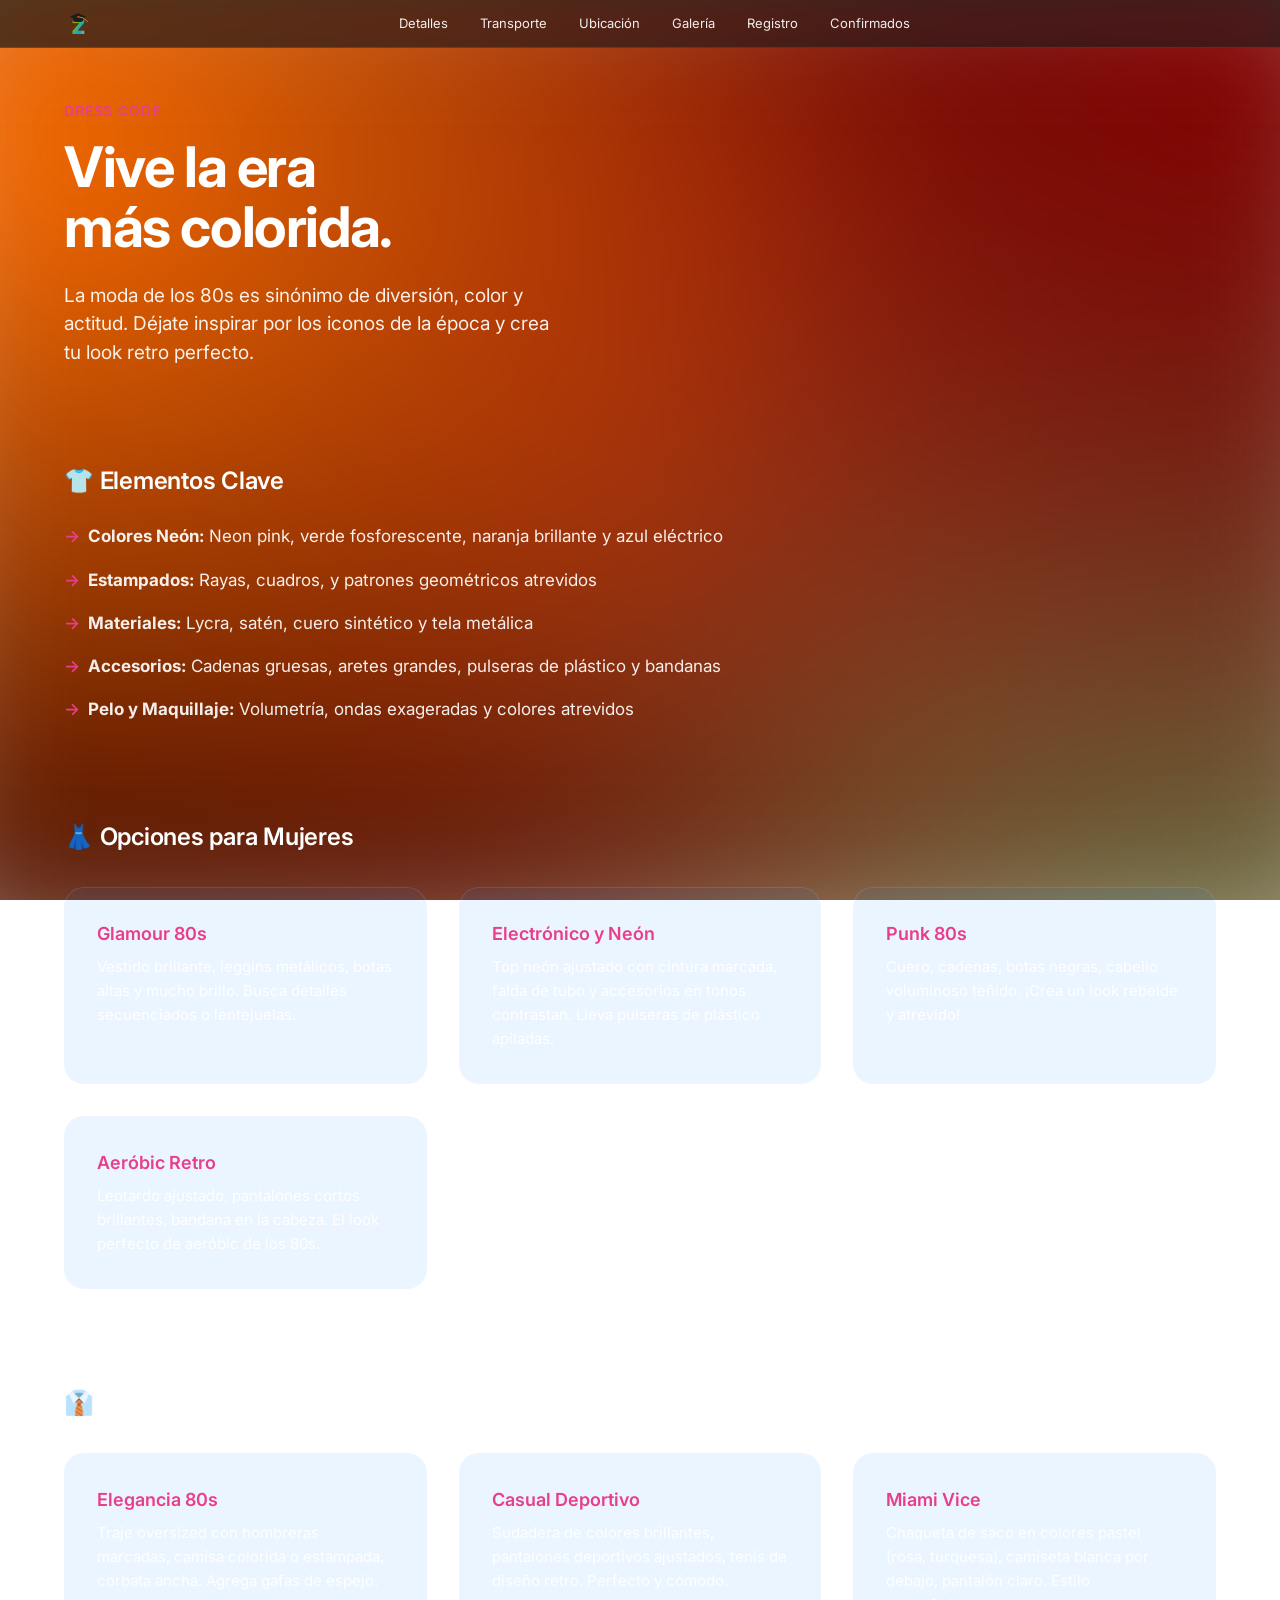
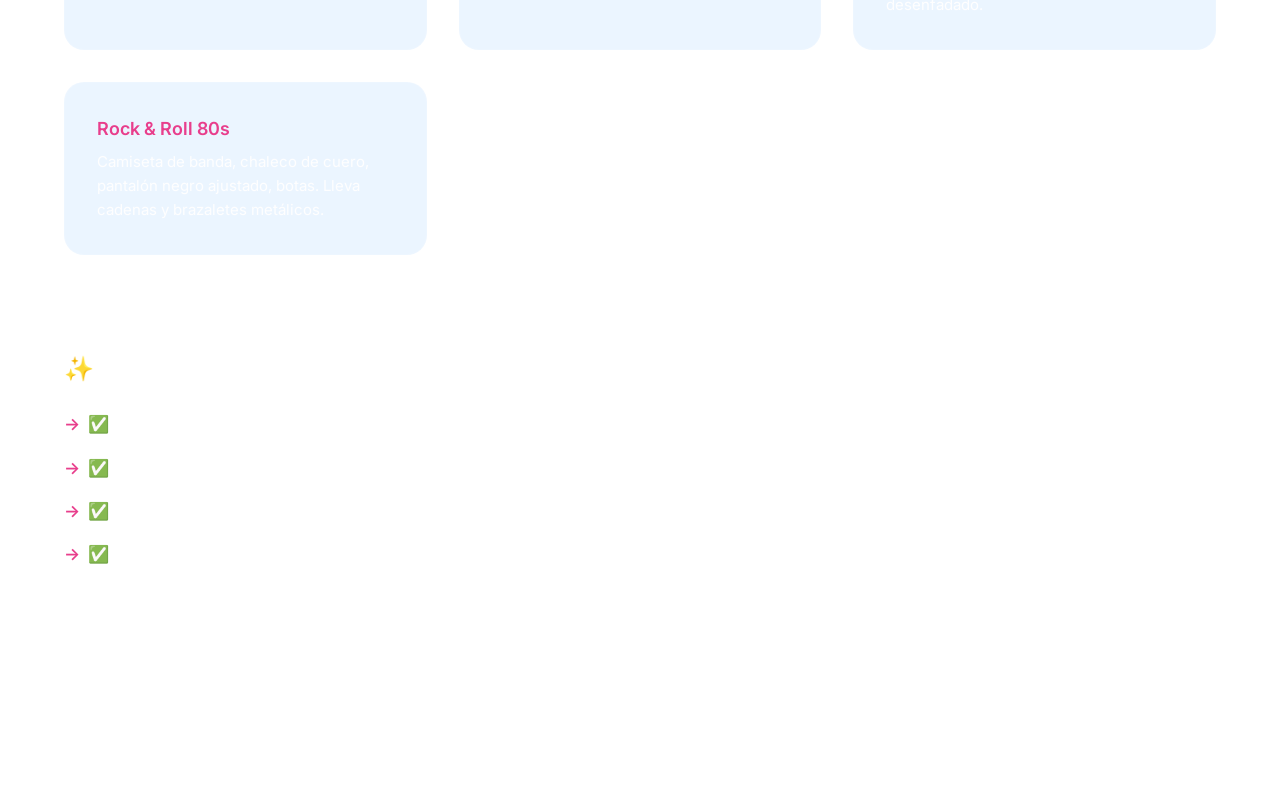
==== tematica.html @ 991cfba2 "Agregar pagina tematica 80s, Dress Code abre tematica.html, bump SW a v17" ====
<!DOCTYPE html>
<html lang="es">

<head>
    <meta charset="UTF-8">
    <meta name="viewport" content="width=device-width, initial-scale=1.0">
    <title>Temática 80s - Graduación 2026</title>
    <meta name="description" content="Guía de vestimenta de los 80s para la Comida de Graduación. Agosto 2026.">
    <link rel="preconnect" href="https://fonts.googleapis.com">
    <link rel="preconnect" href="https://fonts.gstatic.com" crossorigin>
    <link
        href="https://fonts.googleapis.com/css2?family=SF+Pro+Display:wght@300;400;500;600;700&family=Inter:wght@300;400;500;600;700&display=swap"
        rel="stylesheet">
    <link rel="manifest" href="manifest.json">
    <meta name="theme-color" content="#000000">
    <link rel="apple-touch-icon" href="icons/icon-192.png">
    <meta name="apple-mobile-web-app-capable" content="yes">
    <meta name="apple-mobile-web-app-status-bar-style" content="default">
    <link rel="stylesheet" href="styles.css?v=6">
</head>

<body class="theme-oaxaca">
    <!-- Navigation -->
    <nav id="main-nav">
        <div class="nav-container">
            <a href="index.html#hero" class="nav-logo" aria-label="Inicio">
                <svg width="28" height="28" viewBox="0 0 100 100" xmlns="http://www.w3.org/2000/svg" style="vertical-align: middle;">
                    <defs>
                        <linearGradient id="ms-grad-1" x1="0%" y1="0%" x2="100%" y2="100%">
                            <stop offset="0%" stop-color="#F25022"/>
                            <stop offset="33%" stop-color="#7FBA00"/>
                            <stop offset="66%" stop-color="#00A4EF"/>
                            <stop offset="100%" stop-color="#FFB900"/>
                        </linearGradient>
                    </defs>
                    <text x="50" y="85" font-family="Inter, sans-serif" font-weight="900" font-size="70" fill="url(#ms-grad-1)" text-anchor="middle" letter-spacing="-2">Z</text>
                    <polygon points="50,12 80,24 50,36 20,24" fill="#1d1d1f"/>
                    <path d="M 32,28 V 38 C 32,44 68,44 68,38 V 28 Z" fill="#1d1d1f"/>
                    <path d="M 50,24 Q 70,24 85,42" fill="none" stroke="#FFB900" stroke-width="2.5"/>
                    <circle cx="50" cy="24" r="3" fill="#F25022"/>
                </svg>
            </a>
            <div class="nav-links">
                <a href="index.html#details" class="nav-link">Detalles</a>
                <a href="transport.html" class="nav-link">Transporte</a>
                <a href="ubicacion.html" class="nav-link">Ubicación</a>
                <a href="index.html#gallery" class="nav-link">Galería</a>
                <a href="index.html#register" class="nav-link">Registro</a>
                <a href="index.html#guests" class="nav-link">Confirmados</a>
            </div>
            <div style="display: flex; gap: 12px; align-items: center;">
                <button id="install-btn" class="nav-link install-btn hidden">Instalar App</button>
                <button id="mobile-menu-btn" class="mobile-menu-btn" aria-label="Menú">
                    <span></span>
                    <span></span>
                    <span></span>
                </button>
            </div>
        </div>
        <div id="mobile-menu" class="mobile-menu">
            <a href="index.html#details" class="mobile-link">Detalles</a>
            <a href="transport.html" class="mobile-link">Transporte</a>
            <a href="ubicacion.html" class="mobile-link">Ubicación</a>
            <a href="index.html#gallery" class="mobile-link">Galería</a>
            <a href="index.html#register" class="mobile-link">Registro</a>
            <a href="index.html#guests" class="mobile-link">Confirmados</a>
            <button id="mobile-install-btn" class="mobile-link install-btn hidden">Instalar App</button>
        </div>
    </nav>

    <div class="palette-container" style="position: fixed; inset: 0; z-index: -3; pointer-events: none; overflow: hidden;">
        <div class="oaxaca-bg-gradient palette-0 active"></div>
        <div class="oaxaca-bg-gradient palette-1"></div>
        <div class="oaxaca-bg-gradient palette-2"></div>
        <div class="oaxaca-bg-gradient palette-3"></div>
    </div>

    <!-- Temática Section -->
    <section id="tematica" class="location-section" style="padding-top: 100px;">
        <div class="section-container">
            <p class="section-eyebrow">Dress Code</p>
            <h2 class="section-title">Vive la era<br>más colorida.</h2>
            <p class="section-description">La moda de los 80s es sinónimo de diversión, color y actitud. Déjate inspirar por los iconos de la época y crea tu look retro perfecto.</p>

            <div class="tematica-content">
                <div class="tematica-section">
                    <h3 class="tematica-subtitle">👕 Elementos Clave</h3>
                    <ul class="tematica-list">
                        <li><strong>Colores Neón:</strong> Neon pink, verde fosforescente, naranja brillante y azul eléctrico</li>
                        <li><strong>Estampados:</strong> Rayas, cuadros, y patrones geométricos atrevidos</li>
                        <li><strong>Materiales:</strong> Lycra, satén, cuero sintético y tela metálica</li>
                        <li><strong>Accesorios:</strong> Cadenas gruesas, aretes grandes, pulseras de plástico y bandanas</li>
                        <li><strong>Pelo y Maquillaje:</strong> Volumetría, ondas exageradas y colores atrevidos</li>
                    </ul>
                </div>

                <div class="tematica-section">
                    <h3 class="tematica-subtitle">👗 Opciones para Mujeres</h3>
                    <div class="tematica-options">
                        <div class="tematica-option">
                            <p class="tematica-option-title">Glamour 80s</p>
                            <p class="tematica-option-desc">Vestido brillante, leggins metálicos, botas altas y mucho brillo. Busca detalles secuenciados o lentejuelas.</p>
                        </div>
                        <div class="tematica-option">
                            <p class="tematica-option-title">Electrónico y Neón</p>
                            <p class="tematica-option-desc">Top neón ajustado con cintura marcada, falda de tubo y accesorios en tonos contrastan. Lleva pulseras de plástico apiladas.</p>
                        </div>
                        <div class="tematica-option">
                            <p class="tematica-option-title">Punk 80s</p>
                            <p class="tematica-option-desc">Cuero, cadenas, botas negras, cabello voluminoso teñido. ¡Crea un look rebelde y atrevido!</p>
                        </div>
                        <div class="tematica-option">
                            <p class="tematica-option-title">Aeróbic Retro</p>
                            <p class="tematica-option-desc">Leotardo ajustado, pantalones cortos brillantes, bandana en la cabeza. El look perfecto de aeróbic de los 80s.</p>
                        </div>
                    </div>
                </div>

                <div class="tematica-section">
                    <h3 class="tematica-subtitle">👔 Opciones para Hombres</h3>
                    <div class="tematica-options">
                        <div class="tematica-option">
                            <p class="tematica-option-title">Elegancia 80s</p>
                            <p class="tematica-option-desc">Traje oversized con hombreras marcadas, camisa colorida o estampada, corbata ancha. Agrega gafas de espejo.</p>
                        </div>
                        <div class="tematica-option">
                            <p class="tematica-option-title">Casual Deportivo</p>
                            <p class="tematica-option-desc">Sudadera de colores brillantes, pantalones deportivos ajustados, tenis de diseño retro. Perfecto y cómodo.</p>
                        </div>
                        <div class="tematica-option">
                            <p class="tematica-option-title">Miami Vice</p>
                            <p class="tematica-option-desc">Chaqueta de saco en colores pastel (rosa, turquesa), camiseta blanca por debajo, pantalón claro. Estilo desenfadado.</p>
                        </div>
                        <div class="tematica-option">
                            <p class="tematica-option-title">Rock & Roll 80s</p>
                            <p class="tematica-option-desc">Camiseta de banda, chaleco de cuero, pantalón negro ajustado, botas. Lleva cadenas y brazaletes metálicos.</p>
                        </div>
                    </div>
                </div>

                <div class="tematica-section">
                    <h3 class="tematica-subtitle">✨ Tips Finales</h3>
                    <ul class="tematica-list">
                        <li>✅ <strong>Exagera:</strong> Recuerda que los 80s son sinónimo de exceso. A más brillo, volumen y color, mejor.</li>
                        <li>✅ <strong>Mezcla estilos:</strong> Combina elementos de diferentes sub-estilos de los 80s para tu look único.</li>
                        <li>✅ <strong>Accesorios son clave:</strong> Las pulseras, collares, aretes y gafas hacen la diferencia.</li>
                        <li>✅ <strong>Diviértete:</strong> La moda de los 80s es sobre expresión y diversión. ¡Sé tú mismo con actitud retro!</li>
                    </ul>
                </div>
            </div>
        </div>
    </section>

    <script src="app.js"></script>
    <script>
        if ('serviceWorker' in navigator) {
            navigator.serviceWorker.register('./sw.js');
        }
    </script>
</body>

</html>
---- styles.css ----
/* ============================================
   COMIDA DE GRADUACIÓN 2026
   Apple-Inspired Design System
   ============================================ */

/* --- CSS Custom Properties --- */
:root {
    /* Colors - Apple inspired Dark palette */
    --color-bg: #000000;
    --color-bg-alt: #1c1c1e;
    --color-surface: #1c1c1e;
    --color-text-primary: #f5f5f7;
    --color-text-secondary: #86868b;
    --color-text-tertiary: #6e6e73;
    --color-accent: #0a84ff;
    --color-accent-hover: #409cff;
    --color-accent-light: rgba(10, 132, 255, 0.15);
    --color-border: rgba(255, 255, 255, 0.15);
    --color-border-strong: rgba(255, 255, 255, 0.25);
    --color-success: #32d74b;
    --color-error: #ff453a;
    --color-overlay: rgba(0, 0, 0, 0.7);

    /* Typography */
    --font-primary: 'Inter', -apple-system, BlinkMacSystemFont, 'SF Pro Display', 'Segoe UI', Roboto, sans-serif;
    --font-weight-light: 300;
    --font-weight-regular: 400;
    --font-weight-medium: 500;
    --font-weight-semibold: 600;
    --font-weight-bold: 700;

    /* Spacing */
    --space-xs: 4px;
    --space-sm: 8px;
    --space-md: 16px;
    --space-lg: 24px;
    --space-xl: 32px;
    --space-2xl: 48px;
    --space-3xl: 64px;
    --space-4xl: 96px;
    --space-5xl: 128px;

    /* Border Radius */
    --radius-sm: 8px;
    --radius-md: 12px;
    --radius-lg: 16px;
    --radius-xl: 20px;
    --radius-2xl: 28px;
    --radius-full: 9999px;

    /* Shadows */
    --shadow-sm: 0 1px 3px rgba(0, 0, 0, 0.04), 0 1px 2px rgba(0, 0, 0, 0.06);
    --shadow-md: 0 4px 12px rgba(0, 0, 0, 0.06), 0 2px 4px rgba(0, 0, 0, 0.04);
    --shadow-lg: 0 12px 40px rgba(0, 0, 0, 0.08), 0 4px 12px rgba(0, 0, 0, 0.04);
    --shadow-xl: 0 24px 64px rgba(0, 0, 0, 0.12), 0 8px 20px rgba(0, 0, 0, 0.06);

    /* Transitions */
    --transition-fast: 150ms cubic-bezier(0.4, 0, 0.2, 1);
    --transition-base: 250ms cubic-bezier(0.4, 0, 0.2, 1);
    --transition-slow: 400ms cubic-bezier(0.4, 0, 0.2, 1);
    --transition-spring: 500ms cubic-bezier(0.34, 1.56, 0.64, 1);

    /* Layout */
    --max-width: 1200px;
    --max-width-narrow: 680px;
    --nav-height: 48px;
}

/* --- Reset & Base --- */
*, *::before, *::after {
    margin: 0;
    padding: 0;
    box-sizing: border-box;
}

html {
    scroll-behavior: smooth;
    -webkit-font-smoothing: antialiased;
    -moz-osx-font-smoothing: grayscale;
    text-rendering: optimizeLegibility;
}

body {
    font-family: var(--font-primary);
    font-weight: var(--font-weight-regular);
    color: var(--color-text-primary);
    background-color: var(--color-bg);
    line-height: 1.5;
    overflow-x: hidden;
}

a {
    text-decoration: none;
    color: inherit;
}

img {
    max-width: 100%;
    height: auto;
    display: block;
}

button {
    border: none;
    background: none;
    cursor: pointer;
    font-family: var(--font-primary);
}

input, select, textarea {
    font-family: var(--font-primary);
}

/* --- Utilities --- */
.hidden { display: none !important; }

.section-container {
    max-width: var(--max-width);
    margin: 0 auto;
    padding: 0 var(--space-lg);
}

.section-eyebrow {
    font-size: 14px;
    font-weight: var(--font-weight-semibold);
    color: var(--color-accent);
    text-transform: uppercase;
    letter-spacing: 0.06em;
    margin-bottom: var(--space-md);
}

.section-title {
    font-size: clamp(36px, 5vw, 56px);
    font-weight: var(--font-weight-bold);
    line-height: 1.08;
    letter-spacing: -0.025em;
    color: var(--color-text-primary);
    margin-bottom: var(--space-lg);
}

.section-description {
    font-size: 19px;
    font-weight: var(--font-weight-regular);
    color: var(--color-text-secondary);
    line-height: 1.5;
    max-width: 500px;
    margin-bottom: var(--space-2xl);
}

/* --- Navigation --- */
#main-nav {
    position: fixed;
    top: 0;
    left: 0;
    right: 0;
    z-index: 1000;
    height: var(--nav-height);
    background: rgba(28, 28, 30, 0.72);
    backdrop-filter: saturate(180%) blur(20px);
    -webkit-backdrop-filter: saturate(180%) blur(20px);
    border-bottom: 1px solid var(--color-border);
    transition: background var(--transition-base);
}

.nav-container {
    max-width: var(--max-width);
    margin: 0 auto;
    padding: 0 var(--space-lg);
    height: 100%;
    display: flex;
    align-items: center;
    justify-content: space-between;
}

.nav-logo {
    font-size: 22px;
    line-height: 1;
    transition: transform var(--transition-fast);
}

.nav-logo:hover {
    transform: scale(1.1);
}

.nav-links {
    display: flex;
    gap: var(--space-xl);
}

.nav-link {
    font-size: 13px;
    font-weight: var(--font-weight-regular);
    color: var(--color-text-secondary);
    transition: color var(--transition-fast);
    position: relative;
}

.nav-link::after {
    content: '';
    position: absolute;
    bottom: -4px;
    left: 0;
    right: 0;
    height: 1.5px;
    background: var(--color-accent);
    transform: scaleX(0);
    transition: transform var(--transition-base);
    border-radius: 1px;
}

.nav-link:hover {
    color: var(--color-text-primary);
}

.nav-link:hover::after {
    transform: scaleX(1);
}

.install-btn {
    background: var(--color-accent);
    color: #fff;
    padding: 6px 14px;
    border-radius: var(--radius-full);
    font-weight: var(--font-weight-medium);
    transition: all var(--transition-base);
}

.install-btn:hover {
    background: var(--color-accent-hover);
    color: #fff;
    transform: scale(1.05);
}

.install-btn::after {
    display: none;
}

/* Mobile Menu Button */
.mobile-menu-btn {
    display: none;
    flex-direction: column;
    gap: 5px;
    padding: 6px;
}

.mobile-menu-btn span {
    display: block;
    width: 20px;
    height: 1.5px;
    background: var(--color-text-primary);
    border-radius: 1px;
    transition: all var(--transition-base);
}

.mobile-menu-btn.active span:nth-child(1) {
    transform: rotate(45deg) translate(4px, 5px);
}

.mobile-menu-btn.active span:nth-child(2) {
    opacity: 0;
}

.mobile-menu-btn.active span:nth-child(3) {
    transform: rotate(-45deg) translate(4px, -5px);
}

.mobile-menu {
    display: none;
    flex-direction: column;
    padding: var(--space-lg);
    background: rgba(28, 28, 30, 0.96);
    backdrop-filter: saturate(180%) blur(20px);
    border-bottom: 1px solid var(--color-border);
}

.mobile-menu.active {
    display: flex;
}

.mobile-link {
    font-size: 16px;
    font-weight: var(--font-weight-medium);
    color: var(--color-text-primary);
    padding: var(--space-md) 0;
    border-bottom: 1px solid var(--color-border);
}

/* --- Hero Section --- */
.hero-section {
    position: relative;
    min-height: 100vh;
    display: flex;
    align-items: center;
    justify-content: center;
    text-align: center;
    overflow: hidden;
    background: var(--color-bg);
}

.hero-bg-gradient {
    position: absolute;
    inset: 0;
    background: 
        radial-gradient(ellipse 80% 50% at 50% -10%, rgba(0, 113, 227, 0.08), transparent),
        radial-gradient(ellipse 60% 40% at 70% 110%, rgba(94, 92, 230, 0.06), transparent),
        radial-gradient(ellipse 50% 30% at 20% 80%, rgba(0, 199, 190, 0.04), transparent);
    animation: heroGradientShift 12s ease-in-out infinite alternate;
}

@keyframes heroGradientShift {
    0% { opacity: 0.6; transform: scale(1); }
    100% { opacity: 1; transform: scale(1.05); }
}

#particle-canvas {
    position: absolute;
    inset: 0;
    width: 100%;
    height: 100%;
    z-index: 1; /* Detras del contenido */
    pointer-events: none; /* No bloquear clics en la UI */
}

.hero-content {
    position: relative;
    z-index: 2;
    padding: var(--space-lg);
    animation: heroFadeIn 1.2s cubic-bezier(0.16, 1, 0.3, 1) both;
}

@keyframes heroFadeIn {
    from {
        opacity: 0;
        transform: translateY(30px);
    }
    to {
        opacity: 1;
        transform: translateY(0);
    }
}

.hero-eyebrow {
    font-size: 17px;
    font-weight: var(--font-weight-medium);
    color: var(--color-text-secondary);
    letter-spacing: 0.02em;
    margin-bottom: var(--space-md);
    animation: heroFadeIn 1.2s cubic-bezier(0.16, 1, 0.3, 1) 0.1s both;
}

.hero-title {
    font-size: clamp(48px, 8vw, 80px);
    font-weight: var(--font-weight-bold);
    line-height: 1.04;
    letter-spacing: -0.035em;
    color: var(--color-text-primary);
    margin-bottom: var(--space-lg);
    animation: heroFadeIn 1.2s cubic-bezier(0.16, 1, 0.3, 1) 0.2s both;
}

.hero-highlight {
    background: linear-gradient(135deg, #0071e3, #5e5ce6, #bf5af2);
    -webkit-background-clip: text;
    -webkit-text-fill-color: transparent;
    background-clip: text;
}

.hero-subtitle {
    font-size: 21px;
    font-weight: var(--font-weight-regular);
    color: var(--color-text-secondary);
    line-height: 1.5;
    max-width: 460px;
    margin: 0 auto var(--space-xl);
    animation: heroFadeIn 1.2s cubic-bezier(0.16, 1, 0.3, 1) 0.3s both;
}

.hero-cta {
    display: inline-flex;
    align-items: center;
    padding: 14px 32px;
    font-size: 17px;
    font-weight: var(--font-weight-medium);
    color: #fff;
    background: var(--color-accent);
    border-radius: var(--radius-full);
    transition: all var(--transition-base);
    animation: heroFadeIn 1.2s cubic-bezier(0.16, 1, 0.3, 1) 0.4s both;
}

.hero-cta:hover {
    background: var(--color-accent-hover);
    transform: scale(1.04);
    box-shadow: 0 4px 20px rgba(0, 113, 227, 0.3);
}

.hero-cta:active {
    transform: scale(0.98);
}

.hero-partners {
    margin-top: var(--space-xl);
    display: flex;
    flex-direction: column;
    align-items: center;
    gap: var(--space-md);
    animation: heroFadeIn 1.2s cubic-bezier(0.16, 1, 0.3, 1) 0.5s both;
}

.hero-partners-label {
    font-size: 13px;
    font-weight: var(--font-weight-semibold);
    letter-spacing: 0.08em;
    text-transform: uppercase;
    color: var(--color-text-tertiary);
    text-align: center;
}

.hero-partner-logos {
    display: flex;
    align-items: center;
    justify-content: center;
    flex-wrap: wrap;
    gap: var(--space-xl);
}

.partner-logo {
    height: auto;
    object-fit: contain;
    opacity: 0.96;
}

.partner-logo-ipn-source {
    position: absolute;
    pointer-events: none;
}

.partner-logo-microsoft {
    width: min(220px, 42vw);
}

.partner-logo-ipn {
    width: min(260px, 42vw);
}

.hero-scroll-indicator {
    position: absolute;
    bottom: 40px;
    left: 50%;
    transform: translateX(-50%);
    animation: heroFadeIn 1.2s cubic-bezier(0.16, 1, 0.3, 1) 0.8s both;
}

.scroll-line {
    width: 1px;
    height: 48px;
    background: linear-gradient(to bottom, var(--color-text-tertiary), transparent);
    animation: scrollPulse 2s ease-in-out infinite;
}

@keyframes scrollPulse {
    0%, 100% { opacity: 0.4; transform: scaleY(0.7); }
    50% { opacity: 1; transform: scaleY(1); }
}

/* --- Details Section --- */
.details-section {
    padding: var(--space-5xl) 0;
    background: var(--color-bg);
}

.details-grid {
    display: grid;
    grid-template-columns: repeat(5, minmax(0, 1fr));
    gap: var(--space-lg);
    margin-top: var(--space-2xl);
}

.detail-card {
    background: var(--color-surface);
    border: 1px solid var(--color-border);
    border-radius: var(--radius-xl);
    padding: var(--space-xl) var(--space-lg);
    text-align: center;
    transition: all var(--transition-slow);
    opacity: 0;
    transform: translateY(20px);
}

.detail-card-link {
    display: block;
    text-decoration: none;
    color: inherit;
    cursor: pointer;
}

.detail-card-link:hover {
    border-color: var(--color-accent, #0a84ff);
    box-shadow: var(--shadow-lg), 0 0 0 1px var(--color-accent, #0a84ff);
    transform: translateY(-4px);
}

.detail-card.visible {
    opacity: 1;
    transform: translateY(0);
}

.detail-card:hover {
    border-color: var(--color-border-strong);
    box-shadow: var(--shadow-lg);
    transform: translateY(-4px);
}

.detail-icon {
    font-size: 36px;
    margin-bottom: var(--space-md);
}

.detail-title {
    font-size: 15px;
    font-weight: var(--font-weight-semibold);
    color: var(--color-text-primary);
    margin-bottom: var(--space-sm);
    letter-spacing: -0.01em;
}

.detail-text {
    font-size: 17px;
    font-weight: var(--font-weight-medium);
    color: var(--color-text-primary);
    margin-bottom: var(--space-xs);
}

.detail-subtext {
    font-size: 13px;
    color: var(--color-text-tertiary);
}

/* --- Transport Section --- */
.transport-section {
    padding: var(--space-5xl) 0;
    background: linear-gradient(180deg, #040507 0%, #070a10 100%);
}

body.theme-transport {
    --color-surface: rgba(9, 10, 14, 0.5);
    --color-border: rgba(255, 255, 255, 0.2);
}

.transport-description a {
    color: var(--color-text-primary);
    text-decoration: underline;
    text-decoration-color: rgba(255, 255, 255, 0.3);
}

.transport-block-title {
    margin: var(--space-2xl) 0 var(--space-sm);
    font-size: 24px;
    font-weight: var(--font-weight-semibold);
    letter-spacing: -0.02em;
    color: var(--color-text-primary);
}

.transport-source {
    margin-bottom: var(--space-lg);
    font-size: 14px;
    color: var(--color-text-secondary);
}

.transport-source a {
    color: var(--color-text-primary);
    text-decoration: underline;
    text-decoration-color: rgba(255, 255, 255, 0.3);
}

.transport-block {
    margin-top: 0;
    padding: var(--space-3xl) 0;
    position: relative;
    isolation: isolate;
}

.transport-block::before,
.transport-block::after {
    content: '';
    position: absolute;
    top: 0;
    bottom: 0;
    left: 50%;
    width: 100vw;
    transform: translateX(-50%);
    z-index: -2;
}

.transport-block::after {
    background: linear-gradient(145deg, rgba(6, 10, 18, 0.82), rgba(8, 10, 15, 0.7));
    z-index: -1;
}

.transport-block > * {
    position: relative;
    z-index: 2;
}

.transport-land {
    margin-top: var(--space-2xl);
}

.transport-land::before {
    background: url('assets/transport/por-tierra.jpg') center / cover no-repeat;
}

.transport-block-transition {
    height: 96px;
    margin: 0;
    width: 100vw;
    margin-left: calc(50% - 50vw);
    margin-right: calc(50% - 50vw);
    background: linear-gradient(180deg, rgba(21, 14, 8, 0.9) 0%, rgba(13, 16, 22, 0.7) 50%, rgba(6, 10, 18, 0.9) 100%);
    filter: blur(0.2px);
}

.transport-air {
}

.transport-air::before {
    background: url('assets/transport/por-aire.jpg') center / cover no-repeat;
}

.transport-block .transport-block-title {
    margin-top: 0;
}

.transport-block .transport-source {
    color: rgba(245, 245, 247, 0.88);
}

.transport-block .transport-source a {
    text-decoration-color: rgba(245, 245, 247, 0.55);
}

.transport-grid {
    display: grid;
    grid-template-columns: repeat(2, minmax(0, 1fr));
    gap: var(--space-lg);
}

.transport-card {
    background: rgba(28, 28, 30, 0.85);
    border: 1px solid var(--color-border);
    border-radius: var(--radius-xl);
    padding: var(--space-xl);
    box-shadow: var(--shadow-md);
    backdrop-filter: blur(16px);
}

.transport-header {
    display: flex;
    align-items: center;
    justify-content: space-between;
    gap: var(--space-md);
    margin-bottom: var(--space-lg);
}

.transport-brand {
    display: inline-flex;
    align-items: center;
    justify-content: center;
    min-width: 58px;
    padding: 7px 12px;
    border-radius: var(--radius-full);
    font-size: 13px;
    font-weight: var(--font-weight-bold);
    letter-spacing: 0.08em;
}

.transport-brand-ado {
    background: rgba(240, 54, 78, 0.15);
    color: #ff5f73;
}

.transport-brand-au {
    background: rgba(244, 138, 32, 0.16);
    color: #ffb15c;
}

.transport-brand-viva {
    background: rgba(0, 179, 92, 0.16);
    color: #4bde94;
}

.transport-type {
    font-size: 13px;
    color: var(--color-text-secondary);
    text-align: right;
}

.transport-route {
    margin-bottom: var(--space-lg);
}

.transport-time {
    font-size: 28px;
    font-weight: var(--font-weight-bold);
    letter-spacing: -0.03em;
    color: var(--color-text-primary);
}

.transport-path {
    font-size: 16px;
    color: var(--color-text-primary);
    margin-top: var(--space-xs);
}

.transport-arrival {
    font-size: 14px;
    color: var(--color-text-secondary);
    margin-top: 6px;
}

.transport-prices {
    display: grid;
    grid-template-columns: 1fr 1fr;
    gap: var(--space-md);
    padding-top: var(--space-lg);
    border-top: 1px solid var(--color-border);
}

.transport-prices-single {
    grid-template-columns: 1fr;
}

.transport-price-label {
    font-size: 12px;
    text-transform: uppercase;
    letter-spacing: 0.08em;
    color: var(--color-text-tertiary);
    margin-bottom: var(--space-xs);
}

.transport-price {
    font-size: 24px;
    font-weight: var(--font-weight-bold);
    color: var(--color-text-primary);
}

.transport-price-discount {
    color: #7ee787;
}

/* --- Location Section --- */
.location-section {
    padding: var(--space-5xl) 0;
    background: var(--color-bg-alt);
}

.location-card {
    max-width: 900px;
    margin: 0 auto;
    background: var(--color-surface);
    border-radius: var(--radius-xl);
    border: 1px solid var(--color-border);
    overflow: hidden;
    display: flex;
    flex-direction: column;
}

.map-container {
    width: 100%;
    height: 400px;
    background: #2a2a2b;
}

.location-details {
    padding: var(--space-xl);
    display: flex;
    flex-wrap: wrap;
    align-items: center;
    justify-content: space-between;
    gap: var(--space-lg);
}

.location-address h3 {
    font-size: 24px;
    font-weight: var(--font-weight-semibold);
    margin-bottom: var(--space-xs);
    color: var(--color-text-primary);
}

.location-address p {
    font-size: 17px;
    color: var(--color-text-secondary);
    line-height: 1.4;
}

.map-buttons {
    display: flex;
    gap: var(--space-sm);
}

/* Apple minimal buttons */
.map-btn {
    display: inline-flex;
    align-items: center;
    gap: 8px;
    padding: 12px 24px;
    border-radius: var(--radius-full);
    font-size: 15px;
    font-weight: var(--font-weight-medium);
    cursor: pointer;
    transition: all var(--transition-base);
    color: #fff;
    text-decoration: none;
    line-height: 1;
}

.map-btn svg {
    flex-shrink: 0;
}

.map-btn.google {
    background-color: transparent;
    border: 1px solid rgba(255,255,255,0.2);
}
.map-btn.google:hover {
    background-color: rgba(255,255,255,0.1);
}

.map-btn.apple {
    background-color: var(--color-accent);
    color: white;
}
.map-btn.apple:hover {
    background-color: var(--color-accent-hover);
    transform: scale(1.02);
}

/* Venue Placeholder */
.venue-photos-placeholder {
    max-width: 900px;
    margin: var(--space-3xl) auto 0;
    text-align: center;
}

.venue-photos-placeholder h3 {
    font-size: 24px;
    color: var(--color-text-primary);
    margin-bottom: var(--space-xs);
    font-weight: var(--font-weight-semibold);
}

.venue-photos-placeholder p {
    font-size: 17px;
    color: var(--color-text-secondary);
    margin-bottom: var(--space-2xl);
}

.venue-grid {
    display: grid;
    grid-template-columns: repeat(auto-fit, minmax(260px, 1fr));
    gap: var(--space-lg);
}

.venue-slot {
    aspect-ratio: 4/3;
    background: var(--color-surface);
    border: 1px dashed var(--color-border-strong);
    border-radius: var(--radius-lg);
    display: flex;
    align-items: center;
    justify-content: center;
    position: relative;
    overflow: hidden;
}

.venue-slot::after {
    content: '';
    position: absolute;
    top: 0;
    left: -100%;
    width: 60%;
    height: 100%;
    background: linear-gradient(90deg, transparent, rgba(230, 230, 230, 0.05), transparent);
    animation: skeletonLoading 2.5s infinite;
}

@keyframes skeletonLoading {
    100% {
        left: 200%;
    }
}

@media (max-width: 768px) {
    .map-container {
        height: 250px;
    }
    .map-buttons {
        width: 100%;
        flex-direction: column;
    }
    .map-btn {
        width: 100%;
        justify-content: center;
    }
    .location-details {
        padding: var(--space-lg);
    }
}

/* --- Gallery Section --- */
.gallery-section {
    padding: var(--space-5xl) 0;
    background: var(--color-bg-alt);
}

.upload-zone {
    border: 2px dashed var(--color-border-strong);
    border-radius: var(--radius-xl);
    padding: var(--space-3xl) var(--space-xl);
    text-align: center;
    transition: all var(--transition-base);
    cursor: pointer;
    background: var(--color-surface);
}

.upload-zone:hover, .upload-zone.dragover {
    border-color: var(--color-accent);
    background: var(--color-accent-light);
}

.upload-zone.dragover {
    transform: scale(1.01);
}

.upload-icon {
    color: var(--color-text-tertiary);
    margin-bottom: var(--space-md);
    transition: color var(--transition-base);
}

.upload-zone:hover .upload-icon {
    color: var(--color-accent);
}

.upload-text {
    font-size: 17px;
    font-weight: var(--font-weight-medium);
    color: var(--color-text-primary);
    margin-bottom: var(--space-xs);
}

.upload-subtext {
    font-size: 14px;
    color: var(--color-text-tertiary);
}

.upload-progress {
    margin-top: var(--space-lg);
}

.progress-bar {
    width: 100%;
    height: 4px;
    background: var(--color-border);
    border-radius: var(--radius-full);
    overflow: hidden;
}

.progress-fill {
    height: 100%;
    width: 0%;
    background: linear-gradient(90deg, var(--color-accent), #5e5ce6);
    border-radius: var(--radius-full);
    transition: width var(--transition-base);
}

.progress-text {
    font-size: 13px;
    color: var(--color-text-tertiary);
    margin-top: var(--space-sm);
    text-align: center;
}

.gallery-grid {
    display: grid;
    grid-template-columns: repeat(auto-fill, minmax(240px, 1fr));
    gap: var(--space-md);
    margin-top: var(--space-2xl);
}

.gallery-item {
    position: relative;
    border-radius: var(--radius-lg);
    overflow: hidden;
    aspect-ratio: 4/3;
    cursor: pointer;
    background: var(--color-border);
    opacity: 0;
    transform: scale(0.95);
    animation: galleryItemIn 0.5s cubic-bezier(0.16, 1, 0.3, 1) forwards;
}

@keyframes galleryItemIn {
    to {
        opacity: 1;
        transform: scale(1);
    }
}

.gallery-item img {
    width: 100%;
    height: 100%;
    object-fit: cover;
    transition: transform var(--transition-slow);
}

.gallery-item:hover img {
    transform: scale(1.06);
}

.gallery-item::after {
    content: '';
    position: absolute;
    inset: 0;
    background: linear-gradient(to top, rgba(0,0,0,0.3), transparent 50%);
    opacity: 0;
    transition: opacity var(--transition-base);
}

.gallery-item:hover::after {
    opacity: 1;
}

.gallery-loading, .gallery-empty {
    text-align: center;
    padding: var(--space-3xl);
    color: var(--color-text-tertiary);
}

.loading-spinner {
    width: 32px;
    height: 32px;
    border: 2.5px solid var(--color-border);
    border-top-color: var(--color-accent);
    border-radius: 50%;
    margin: 0 auto var(--space-md);
    animation: spin 0.8s linear infinite;
}

@keyframes spin {
    to { transform: rotate(360deg); }
}

/* --- Registration Section --- */
.register-section {
    padding: var(--space-5xl) 0;
    background: var(--color-bg);
}

.registration-form {
    max-width: var(--max-width-narrow);
    margin-top: var(--space-xl);
}

.form-group {
    margin-bottom: var(--space-lg);
}

.form-row {
    display: grid;
    grid-template-columns: 1fr 1fr;
    gap: var(--space-lg);
}

.form-label {
    display: block;
    font-size: 14px;
    font-weight: var(--font-weight-semibold);
    color: var(--color-text-primary);
    margin-bottom: var(--space-sm);
    letter-spacing: -0.01em;
}

.optional {
    font-weight: var(--font-weight-regular);
    color: var(--color-text-tertiary);
}

.form-input {
    width: 100%;
    padding: 12px 16px;
    font-size: 16px;
    color: var(--color-text-primary);
    background: var(--color-surface);
    border: 1px solid var(--color-border-strong);
    border-radius: var(--radius-md);
    transition: all var(--transition-fast);
    -webkit-appearance: none;
    appearance: none;
}

.form-input::placeholder {
    color: var(--color-text-tertiary);
}

.form-input:focus {
    outline: none;
    border-color: var(--color-accent);
    box-shadow: 0 0 0 3px rgba(0, 113, 227, 0.12);
}

.form-input.error {
    border-color: var(--color-error);
    box-shadow: 0 0 0 3px rgba(255, 59, 48, 0.1);
}

.form-select {
    background-image: url("data:image/svg+xml,%3Csvg xmlns='http://www.w3.org/2000/svg' width='12' height='12' viewBox='0 0 12 12'%3E%3Cpath d='M3 4.5L6 7.5L9 4.5' stroke='%2386868b' stroke-width='1.5' fill='none' stroke-linecap='round'/%3E%3C/svg%3E");
    background-repeat: no-repeat;
    background-position: right 14px center;
    padding-right: 36px;
    cursor: pointer;
}

.form-textarea {
    resize: vertical;
    min-height: 80px;
    line-height: 1.5;
}

.form-error {
    display: block;
    font-size: 13px;
    color: var(--color-error);
    margin-top: var(--space-xs);
    min-height: 18px;
}

/* --- Profile Photo Upload --- */
.profile-photo-upload {
    display: flex;
    flex-direction: column;
    align-items: flex-start;
    gap: var(--space-sm);
}

.profile-photo-dropzone {
    width: 96px;
    height: 96px;
    border-radius: 50%;
    border: 2px dashed var(--color-border-strong);
    background: var(--color-surface);
    cursor: pointer;
    display: flex;
    align-items: center;
    justify-content: center;
    transition: all var(--transition-base);
    overflow: hidden;
}

.profile-photo-dropzone:hover {
    border-color: var(--color-accent);
    background: var(--color-accent-light);
}

.profile-photo-dropzone:hover .profile-photo-placeholder {
    color: var(--color-accent);
}

.profile-photo-placeholder {
    display: flex;
    flex-direction: column;
    align-items: center;
    gap: 4px;
    color: var(--color-text-tertiary);
    transition: color var(--transition-base);
}

.profile-photo-placeholder span {
    font-size: 11px;
    font-weight: var(--font-weight-medium);
}

.profile-photo-preview {
    position: relative;
    width: 96px;
    height: 96px;
}

.profile-photo-preview img {
    width: 96px;
    height: 96px;
    border-radius: 50%;
    object-fit: cover;
    border: 3px solid var(--color-accent);
    box-shadow: 0 0 0 4px var(--color-accent-light);
    animation: photoPopIn 0.4s cubic-bezier(0.34, 1.56, 0.64, 1);
}

@keyframes photoPopIn {
    from {
        opacity: 0;
        transform: scale(0.6);
    }
    to {
        opacity: 1;
        transform: scale(1);
    }
}

.profile-photo-remove {
    position: absolute;
    top: -4px;
    right: -4px;
    width: 24px;
    height: 24px;
    border-radius: 50%;
    background: var(--color-error);
    color: #fff;
    font-size: 16px;
    line-height: 1;
    display: flex;
    align-items: center;
    justify-content: center;
    box-shadow: var(--shadow-sm);
    transition: all var(--transition-fast);
    z-index: 2;
}

.profile-photo-remove:hover {
    background: #e0342b;
    transform: scale(1.15);
}

.profile-photo-hint {
    font-size: 12px;
    color: var(--color-text-tertiary);
    margin-top: 2px;
}

.submit-btn {
    width: 100%;
    padding: 16px 32px;
    font-size: 17px;
    font-weight: var(--font-weight-semibold);
    color: #fff;
    background: var(--color-accent);
    border-radius: var(--radius-md);
    transition: all var(--transition-base);
    margin-top: var(--space-md);
    display: flex;
    align-items: center;
    justify-content: center;
    gap: var(--space-sm);
}

.submit-btn:hover:not(:disabled) {
    background: var(--color-accent-hover);
    box-shadow: 0 4px 20px rgba(0, 113, 227, 0.3);
    transform: translateY(-1px);
}

.submit-btn:active:not(:disabled) {
    transform: translateY(0);
}

.submit-btn:disabled {
    opacity: 0.6;
    cursor: not-allowed;
}

.btn-spinner {
    width: 18px;
    height: 18px;
    border: 2px solid rgba(255,255,255,0.3);
    border-top-color: #fff;
    border-radius: 50%;
    animation: spin 0.7s linear infinite;
}

/* --- Modal --- */
.modal {
    position: fixed;
    inset: 0;
    z-index: 2000;
    display: flex;
    align-items: center;
    justify-content: center;
    background: var(--color-overlay);
    backdrop-filter: blur(8px);
    animation: modalFadeIn 0.3s ease;
}

@keyframes modalFadeIn {
    from { opacity: 0; }
    to { opacity: 1; }
}

.modal-content {
    background: var(--color-surface);
    border-radius: var(--radius-xl);
    padding: var(--space-2xl) var(--space-xl);
    text-align: center;
    max-width: 400px;
    width: 90%;
    box-shadow: var(--shadow-xl);
    animation: modalSlideUp 0.4s cubic-bezier(0.16, 1, 0.3, 1);
}

@keyframes modalSlideUp {
    from {
        opacity: 0;
        transform: translateY(20px) scale(0.96);
    }
    to {
        opacity: 1;
        transform: translateY(0) scale(1);
    }
}

.modal-icon {
    font-size: 56px;
    margin-bottom: var(--space-md);
}

.modal-title {
    font-size: 24px;
    font-weight: var(--font-weight-bold);
    color: var(--color-text-primary);
    margin-bottom: var(--space-sm);
    letter-spacing: -0.02em;
}

.modal-text {
    font-size: 16px;
    color: var(--color-text-secondary);
    margin-bottom: var(--space-xl);
    line-height: 1.5;
}

.modal-btn {
    padding: 12px 32px;
    font-size: 15px;
    font-weight: var(--font-weight-semibold);
    color: #fff;
    background: var(--color-accent);
    border-radius: var(--radius-full);
    transition: all var(--transition-base);
}

.modal-btn:hover {
    background: var(--color-accent-hover);
    transform: scale(1.04);
}

/* --- Guests Section --- */
.guests-section {
    padding: var(--space-5xl) 0;
    background: var(--color-bg-alt);
}

.guests-counter {
    text-align: center;
    margin-bottom: var(--space-2xl);
}

.counter-number {
    font-size: clamp(56px, 8vw, 96px);
    font-weight: var(--font-weight-bold);
    letter-spacing: -0.04em;
    background: linear-gradient(135deg, #0071e3, #5e5ce6);
    -webkit-background-clip: text;
    -webkit-text-fill-color: transparent;
    background-clip: text;
    line-height: 1.1;
}

.counter-label {
    font-size: 17px;
    color: var(--color-text-secondary);
    font-weight: var(--font-weight-medium);
    margin-top: var(--space-xs);
}

.guests-grid {
    display: grid;
    grid-template-columns: repeat(auto-fill, minmax(200px, 1fr));
    gap: var(--space-md);
}

.guest-card {
    background: var(--color-surface);
    border: 1px solid var(--color-border);
    border-radius: var(--radius-lg);
    padding: var(--space-lg);
    text-align: center;
    transition: all var(--transition-base);
    opacity: 0;
    transform: translateY(12px);
    animation: guestCardIn 0.4s cubic-bezier(0.16, 1, 0.3, 1) forwards;
}

@keyframes guestCardIn {
    to {
        opacity: 1;
        transform: translateY(0);
    }
}

.guest-card:hover {
    border-color: var(--color-border-strong);
    box-shadow: var(--shadow-md);
    transform: translateY(-2px);
}

.guest-avatar {
    width: 64px;
    height: 64px;
    border-radius: 50%;
    background: linear-gradient(135deg, #0071e3, #5e5ce6);
    display: flex;
    align-items: center;
    justify-content: center;
    margin: 0 auto var(--space-md);
    font-size: 22px;
    font-weight: var(--font-weight-bold);
    color: #fff;
    overflow: hidden;
    flex-shrink: 0;
}

.guest-avatar img {
    width: 100%;
    height: 100%;
    object-fit: cover;
    border-radius: 50%;
}

.guest-name {
    font-size: 15px;
    font-weight: var(--font-weight-semibold);
    color: var(--color-text-primary);
    letter-spacing: -0.01em;
    margin-bottom: var(--space-xs);
}

.guest-carrera {
    font-size: 13px;
    color: var(--color-text-tertiary);
}

.guest-message {
    font-size: 13px;
    color: var(--color-text-secondary);
    font-style: italic;
    margin-top: var(--space-sm);
    line-height: 1.4;
}

/* --- Footer --- */
.footer {
    padding: var(--space-3xl) 0;
    background: var(--color-bg);
    border-top: 1px solid var(--color-border);
    text-align: center;
}

.footer-container {
    max-width: var(--max-width);
    margin: 0 auto;
    padding: 0 var(--space-lg);
}

.footer-emoji {
    font-size: 32px;
    margin-bottom: var(--space-md);
}

.footer-text {
    font-size: 15px;
    font-weight: var(--font-weight-semibold);
    color: var(--color-text-primary);
    margin-bottom: var(--space-xs);
}

.footer-subtext {
    font-size: 13px;
    color: var(--color-text-tertiary);
}

/* --- Lightbox --- */
.lightbox {
    position: fixed;
    inset: 0;
    z-index: 3000;
    background: rgba(0, 0, 0, 0.92);
    backdrop-filter: blur(20px);
    display: flex;
    align-items: center;
    justify-content: center;
    animation: modalFadeIn 0.3s ease;
}

.lightbox-close {
    position: absolute;
    top: 20px;
    right: 24px;
    font-size: 32px;
    color: rgba(255,255,255,0.7);
    z-index: 10;
    transition: color var(--transition-fast);
    padding: 8px;
}

.lightbox-close:hover {
    color: #fff;
}

.lightbox-img {
    max-width: 90vw;
    max-height: 85vh;
    object-fit: contain;
    border-radius: var(--radius-md);
    animation: modalSlideUp 0.4s cubic-bezier(0.16, 1, 0.3, 1);
}

.lightbox-nav {
    position: absolute;
    top: 50%;
    transform: translateY(-50%);
    font-size: 48px;
    color: rgba(255,255,255,0.5);
    padding: 16px;
    transition: all var(--transition-fast);
}

.lightbox-nav:hover {
    color: #fff;
    transform: translateY(-50%) scale(1.1);
}

.lightbox-prev { left: 16px; }
.lightbox-next { right: 16px; }

/* --- Scroll Animations --- */
@keyframes fadeInUp {
    from {
        opacity: 0;
        transform: translateY(24px);
    }
    to {
        opacity: 1;
        transform: translateY(0);
    }
}

/* --- Responsive Design --- */
@media (max-width: 768px) {
    :root {
        --nav-height: 44px;
    }

    .nav-links { display: none; }
    .mobile-menu-btn { display: flex; }

    .hero-title {
        font-size: clamp(36px, 10vw, 56px);
    }

    .hero-subtitle {
        font-size: 17px;
    }

    .details-grid {
        grid-template-columns: repeat(2, 1fr);
        gap: var(--space-md);
    }

    .transport-grid {
        grid-template-columns: 1fr;
    }

    .transport-block {
        padding: var(--space-2xl) 0;
    }

    .hero-partner-logos {
        gap: var(--space-lg);
    }

    .form-row {
        grid-template-columns: 1fr;
    }

    .gallery-grid {
        grid-template-columns: repeat(auto-fill, minmax(160px, 1fr));
    }

    .guests-grid {
        grid-template-columns: repeat(auto-fill, minmax(150px, 1fr));
    }

    .section-title {
        font-size: clamp(28px, 7vw, 44px);
    }

    .details-section,
    .transport-section,
    .gallery-section,
    .register-section,
    .guests-section {
        padding: var(--space-4xl) 0;
    }

    .lightbox-nav {
        font-size: 32px;
        padding: 12px;
    }
}

@media (max-width: 480px) {
    .hero-partners {
        margin-top: var(--space-lg);
    }

    .hero-partner-logos {
        flex-direction: column;
        gap: var(--space-md);
    }

    .partner-logo-microsoft {
        width: min(140px, 36vw);
    }

    .partner-logo-ipn {
        width: min(160px, 36vw);
    }

    .transport-card {
        padding: var(--space-lg);
    }

    .transport-header,
    .transport-prices {
        grid-template-columns: 1fr;
        display: grid;
    }

    .transport-header {
        justify-content: flex-start;
    }

    .transport-type {
        text-align: left;
    }

    .transport-time {
        font-size: 24px;
    }

    .details-grid {
        grid-template-columns: 1fr;
    }

    .gallery-grid {
        grid-template-columns: 1fr 1fr;
        gap: var(--space-sm);
    }

    .upload-zone {
        padding: var(--space-xl) var(--space-md);
    }
}

/* ============================================
   🌞 TEMA OAXAQUEÑO Y GALERÍA TURÍSTICA 🌺
   ============================================ */
body.theme-oaxaca {
    /* Mágicamente sobre-escribimos todas las variables de color del sitio */
    --color-accent: #E83E8C; /* Rosa Mexicano (Fucsia Mágico) */
    --color-accent-hover: #D81B60; /* Fucsia Fuerte */

    /* Textos más blancos para contrastar con los fondos vibrantes */
    --color-text-primary: #ffffff;
    --color-text-secondary: rgba(255, 255, 255, 0.92);
    --color-text-tertiary: rgba(255, 255, 255, 0.75);

    /* Un leve toque de calidez y fondos translúcidos para el difuminado dinámico */
    --color-bg: transparent;
    --color-bg-alt: transparent; 
    --color-surface: rgba(15, 10, 10, 0.3);
    --color-border: rgba(255, 255, 255, 0.1);
}

/* Efecto de fondo difuminado de colores mezclados estilo Apple Music */
.oaxaca-bg-gradient {
    position: absolute;
    inset: -10%;
    width: 120%;
    height: 120%;
    filter: blur(90px);
    animation: oaxacaGradientMix 15s ease-in-out infinite alternate;
    opacity: 0;
    transition: opacity 1.2s cubic-bezier(0.16, 1, 0.3, 1);
}

.oaxaca-bg-gradient.active {
    opacity: 1;
}

/* Paleta 0: Default Moscow Mule (Reds, Oranges, Olive) */
.palette-0 {
    background-color: #59160a;
    background-image: 
        radial-gradient(circle at 10% 20%, #ff6f00 0%, transparent 55%),
        radial-gradient(circle at 90% 10%, #850000 0%, transparent 55%),
        radial-gradient(circle at 10% 80%, #300200 0%, transparent 55%),
        radial-gradient(circle at 90% 90%, #687343 0%, transparent 55%),
        radial-gradient(circle at 50% 60%, #cc290a 0%, transparent 60%);
}

/* Paleta 1: Templo (Blues, Magentas, Golds) */
.palette-1 {
    background-color: #1a1b41;
    background-image: 
        radial-gradient(circle at 10% 20%, #e83e8c 0%, transparent 55%),
        radial-gradient(circle at 90% 10%, #007bff 0%, transparent 55%),
        radial-gradient(circle at 10% 80%, #6f42c1 0%, transparent 55%),
        radial-gradient(circle at 90% 90%, #ffc107 0%, transparent 55%),
        radial-gradient(circle at 50% 60%, #fd7e14 0%, transparent 60%);
}

/* Paleta 2: Explanada (Sky Blues, Teals, Agave Greens) */
.palette-2 {
    background-color: #0f2027;
    background-image: 
        radial-gradient(circle at 10% 20%, #20b2aa 0%, transparent 55%),
        radial-gradient(circle at 90% 10%, #00d2ff 0%, transparent 55%),
        radial-gradient(circle at 10% 80%, #2c5364 0%, transparent 55%),
        radial-gradient(circle at 90% 90%, #8fbc8f 0%, transparent 55%),
        radial-gradient(circle at 50% 60%, #3a7bd5 0%, transparent 60%);
}

/* Paleta 3: Guelaguetza (Yellows, Oranges, Reds) */
.palette-3 {
    background-color: #4a1500;
    background-image: 
        radial-gradient(circle at 10% 20%, #ffeb3b 0%, transparent 55%),
        radial-gradient(circle at 90% 10%, #ff5722 0%, transparent 55%),
        radial-gradient(circle at 10% 80%, #f44336 0%, transparent 55%),
        radial-gradient(circle at 90% 90%, #4caf50 0%, transparent 55%),
        radial-gradient(circle at 50% 60%, #ff9800 0%, transparent 60%);
}

@keyframes oaxacaGradientMix {
    0% { transform: rotate(0deg) scale(1) translate(0%, 0%); }
    33% { transform: rotate(5deg) scale(1.05) translate(2%, 2%); }
    66% { transform: rotate(-3deg) scale(0.95) translate(-2%, 3%); }
    100% { transform: rotate(0deg) scale(1) translate(0%, -2%); }
}

body.theme-oaxaca .map-btn.google {
    border-color: #FFAA00; /* Naranja/Dorado Muros */
    color: #FFAA00;
}
body.theme-oaxaca .map-btn.google:hover {
    background-color: rgba(255, 170, 0, 0.1);
}

.oaxaca-gallery {
    display: flex;
    flex-direction: column;
    gap: var(--space-2xl);
    max-width: 900px;
    margin: 0 auto;
}

.oaxaca-card {
    background: var(--color-surface);
    border: 1px solid var(--color-border);
    border-radius: var(--radius-xl);
    overflow: hidden;
    display: flex;
    flex-direction: column;
    /* Apple style smooth entrance animation properties */
    transition: all 0.8s cubic-bezier(0.16, 1, 0.3, 1);
    opacity: 0;
    transform: translateY(40px) scale(0.98);
}

.oaxaca-card.visible {
    opacity: 1;
    transform: translateY(0) scale(1);
}

.oaxaca-card:hover {
    box-shadow: 0 10px 30px rgba(0,0,0,0.5);
    border-color: rgba(232, 62, 140, 0.3); /* Rosa glow */
    transform: translateY(-5px);
}

.oaxaca-img {
    width: 100%;
    height: 600px;
    object-fit: cover;
    object-position: center;
    border-bottom: 1px solid var(--color-border);
}

.oaxaca-card-content {
    padding: var(--space-xl);
    text-align: left;
}

.oaxaca-card-content h4 {
    font-size: 26px;
    font-weight: var(--font-weight-semibold);
    color: var(--color-text-primary);
    margin-bottom: var(--space-sm);
    letter-spacing: -0.01em;
}

.oaxaca-card-content p {
    font-size: 17px;
    color: var(--color-text-secondary);
    line-height: 1.6;
}

@media (max-width: 768px) {
    .oaxaca-img {
        height: 350px;
    }
}

/* ============================================
   TEMÁTICA 80s - Styles
   ============================================ */

.tematica-content {
    margin-top: var(--space-4xl);
}

.tematica-section {
    margin-bottom: var(--space-4xl);
}

.tematica-subtitle {
    font-size: 24px;
    font-weight: var(--font-weight-semibold);
    color: var(--color-text-primary);
    margin-bottom: var(--space-lg);
    letter-spacing: -0.01em;
}

.tematica-list {
    list-style: none;
    padding: 0;
    margin: 0;
}

.tematica-list li {
    font-size: 17px;
    color: var(--color-text-secondary);
    margin-bottom: var(--space-md);
    line-height: 1.6;
    padding-left: var(--space-lg);
    position: relative;
}

.tematica-list li::before {
    content: "→";
    position: absolute;
    left: 0;
    color: var(--color-accent);
    font-weight: var(--font-weight-semibold);
}

.tematica-options {
    display: grid;
    grid-template-columns: repeat(auto-fit, minmax(280px, 1fr));
    gap: var(--space-xl);
    margin-top: var(--space-xl);
}

.tematica-option {
    background: rgba(10, 132, 255, 0.08);
    border: 1px solid var(--color-border);
    border-radius: var(--radius-xl);
    padding: var(--space-xl);
    transition: all var(--transition-slow);
}

.tematica-option:hover {
    border-color: var(--color-accent);
    box-shadow: var(--shadow-lg);
    background: rgba(10, 132, 255, 0.12);
}

.tematica-option-title {
    font-size: 18px;
    font-weight: var(--font-weight-semibold);
    color: var(--color-accent);
    margin-bottom: var(--space-sm);
    margin-top: 0;
}

.tematica-option-desc {
    font-size: 15px;
    color: var(--color-text-secondary);
    line-height: 1.6;
    margin: 0;
}

@media (max-width: 768px) {
    .tematica-options {
        grid-template-columns: 1fr;
    }
}
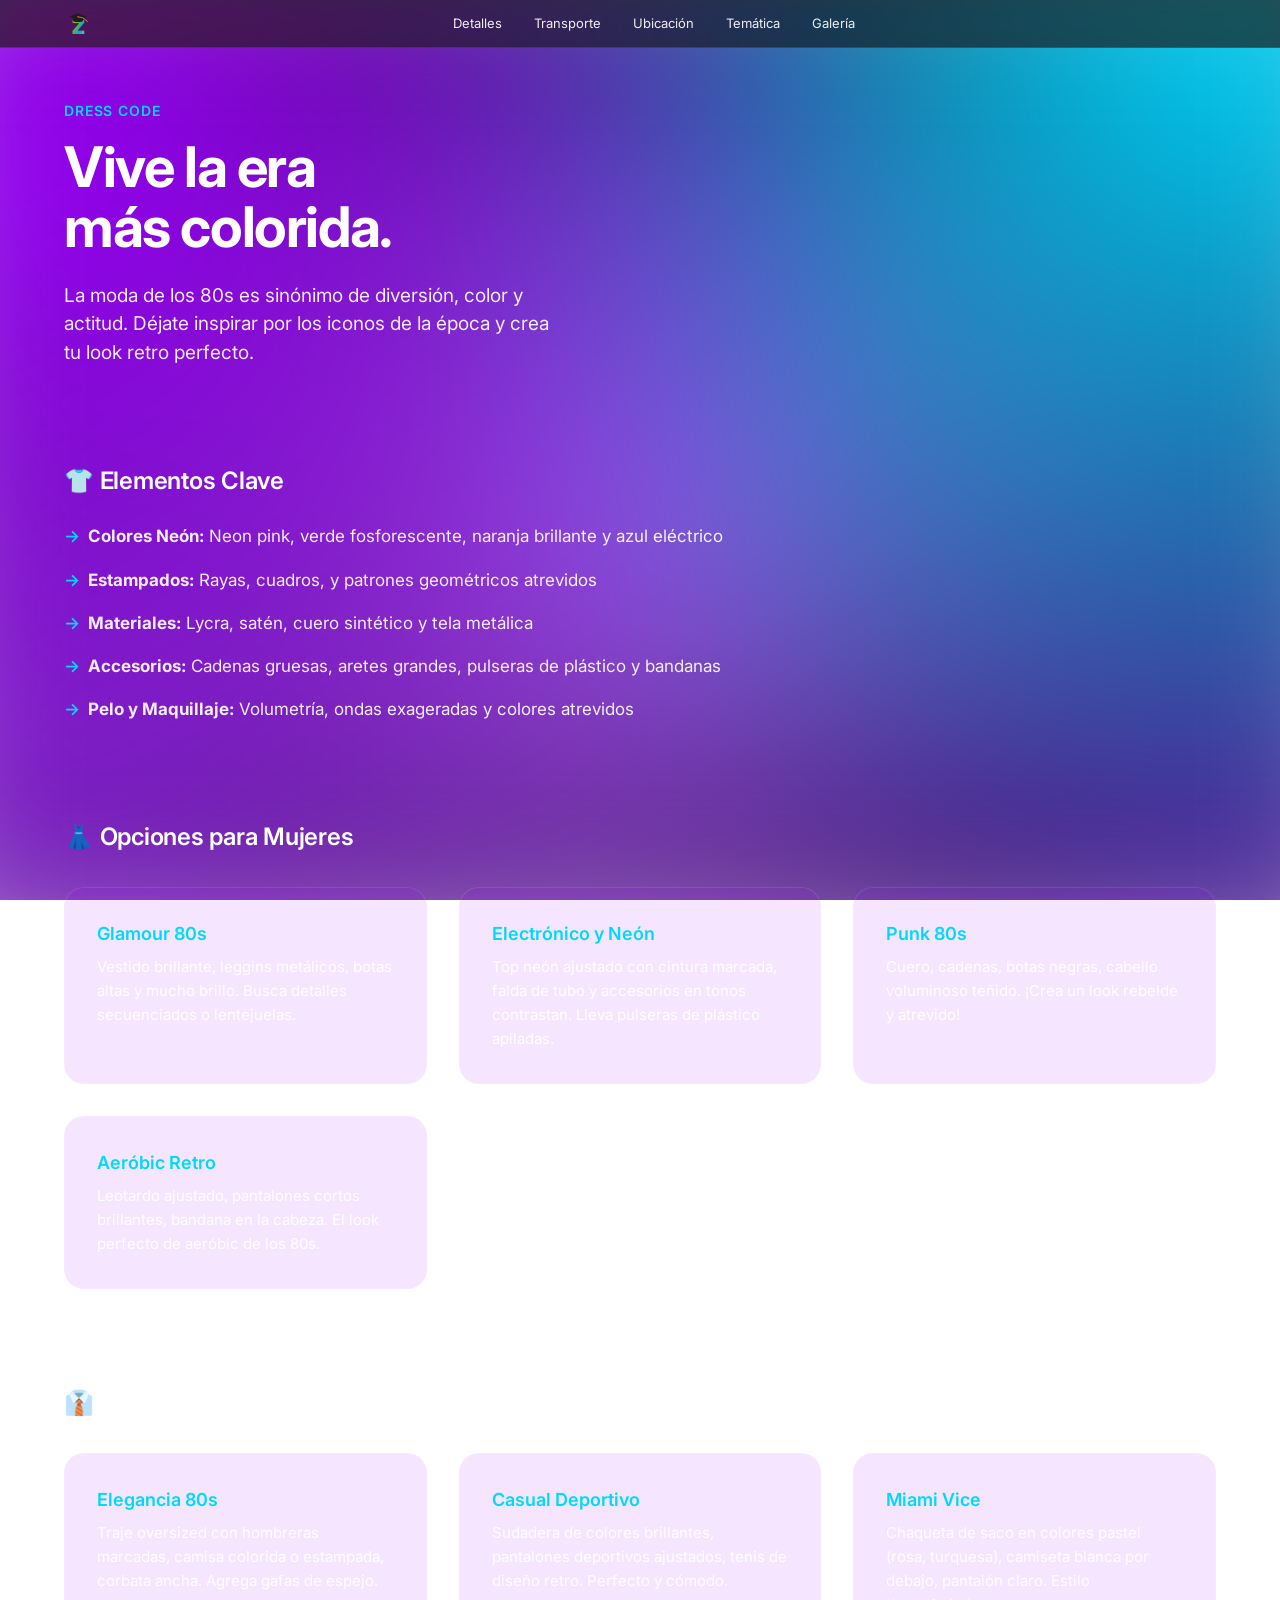
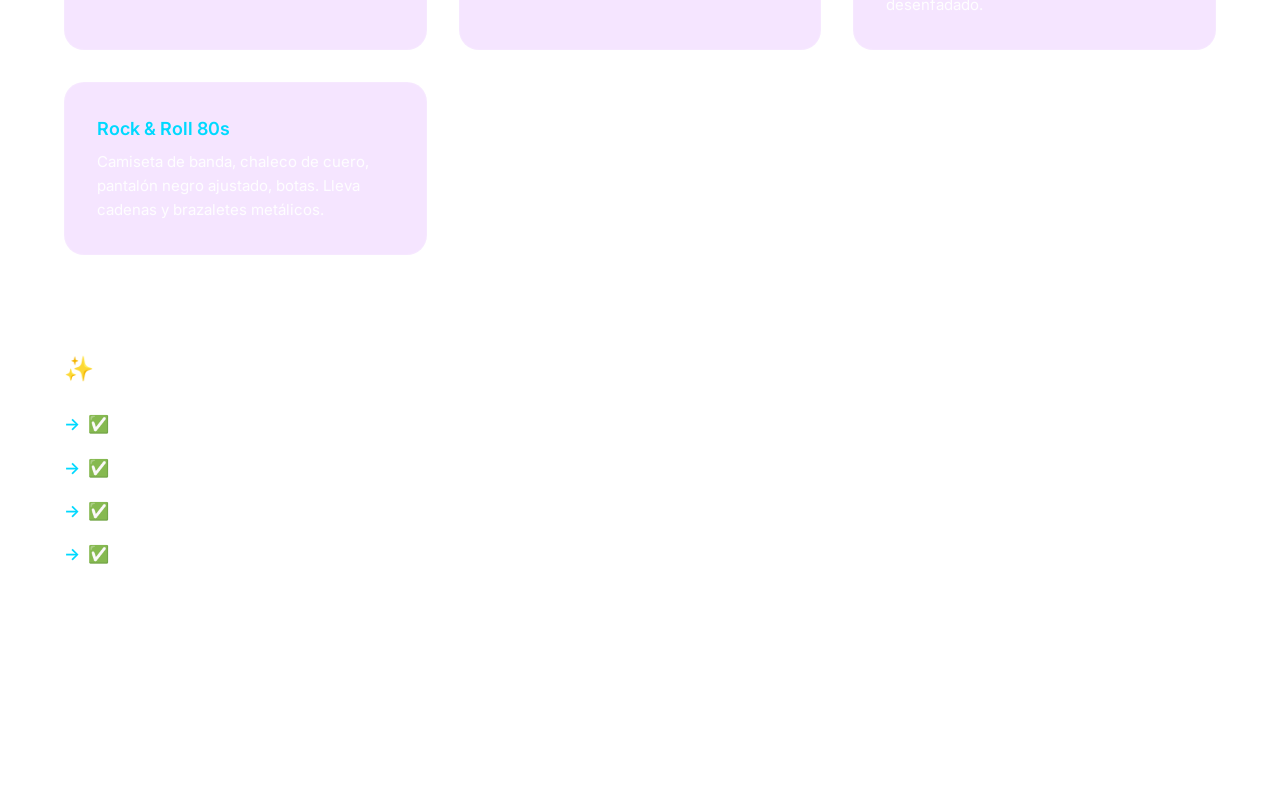
==== commit 8cdf6a81: "Actualizar nav, crear carpeta tematica/assets, cambiar tema a morado/azul neon, bump SW a v18" ====
--- a/tematica.html
+++ b/tematica.html
@@ -19,7 +19,7 @@
     <link rel="stylesheet" href="styles.css?v=6">
 </head>
 
-<body class="theme-oaxaca">
+<body class="theme-tematica">
     <!-- Navigation -->
     <nav id="main-nav">
         <div class="nav-container">
@@ -44,9 +44,8 @@
                 <a href="index.html#details" class="nav-link">Detalles</a>
                 <a href="transport.html" class="nav-link">Transporte</a>
                 <a href="ubicacion.html" class="nav-link">Ubicación</a>
+                <a href="#" class="nav-link">Temática</a>
                 <a href="index.html#gallery" class="nav-link">Galería</a>
-                <a href="index.html#register" class="nav-link">Registro</a>
-                <a href="index.html#guests" class="nav-link">Confirmados</a>
             </div>
             <div style="display: flex; gap: 12px; align-items: center;">
                 <button id="install-btn" class="nav-link install-btn hidden">Instalar App</button>
@@ -61,18 +60,17 @@
             <a href="index.html#details" class="mobile-link">Detalles</a>
             <a href="transport.html" class="mobile-link">Transporte</a>
             <a href="ubicacion.html" class="mobile-link">Ubicación</a>
+            <a href="#" class="mobile-link">Temática</a>
             <a href="index.html#gallery" class="mobile-link">Galería</a>
-            <a href="index.html#register" class="mobile-link">Registro</a>
-            <a href="index.html#guests" class="mobile-link">Confirmados</a>
             <button id="mobile-install-btn" class="mobile-link install-btn hidden">Instalar App</button>
         </div>
     </nav>
 
     <div class="palette-container" style="position: fixed; inset: 0; z-index: -3; pointer-events: none; overflow: hidden;">
-        <div class="oaxaca-bg-gradient palette-0 active"></div>
-        <div class="oaxaca-bg-gradient palette-1"></div>
-        <div class="oaxaca-bg-gradient palette-2"></div>
-        <div class="oaxaca-bg-gradient palette-3"></div>
+        <div class="tematica-bg-gradient tematica-palette-0 active"></div>
+        <div class="tematica-bg-gradient tematica-palette-1"></div>
+        <div class="tematica-bg-gradient tematica-palette-2"></div>
+        <div class="tematica-bg-gradient tematica-palette-3"></div>
     </div>
 
     <!-- Temática Section -->
--- a/styles.css
+++ b/styles.css
@@ -1916,3 +1916,97 @@
         grid-template-columns: 1fr;
     }
 }
+
+/* ============================================
+   THEME - Temática 80s (Purple & Neon Blue)
+   ============================================ */
+
+body.theme-tematica {
+    --color-accent: #00D9FF; /* Cyan Neón */
+    --color-accent-hover: #00FFFF; /* Cyan Puro */
+    --color-text-primary: #ffffff;
+    --color-text-secondary: rgba(255, 255, 255, 0.92);
+    --color-text-tertiary: rgba(255, 255, 255, 0.75);
+    --color-bg: transparent;
+    --color-bg-alt: transparent;
+    --color-surface: rgba(15, 10, 20, 0.3);
+    --color-border: rgba(255, 255, 255, 0.1);
+}
+
+/* Fondo degradado Purple & Neon Blue para Temática */
+.tematica-bg-gradient {
+    position: absolute;
+    inset: -10%;
+    width: 120%;
+    height: 120%;
+    filter: blur(90px);
+    animation: tematicaGradientMix 15s ease-in-out infinite alternate;
+    opacity: 0;
+    transition: opacity 1.2s cubic-bezier(0.16, 1, 0.3, 1);
+}
+
+.tematica-bg-gradient.active {
+    opacity: 1;
+}
+
+/* Paleta 0: Purple & Neon Cyan */
+.tematica-palette-0 {
+    background-color: #0a0015;
+    background-image: 
+        radial-gradient(circle at 10% 20%, #9d00ff 0%, transparent 55%),
+        radial-gradient(circle at 90% 10%, #00d9ff 0%, transparent 55%),
+        radial-gradient(circle at 10% 80%, #7b2cbf 0%, transparent 55%),
+        radial-gradient(circle at 90% 90%, #5a189a 0%, transparent 55%),
+        radial-gradient(circle at 50% 60%, #c77dff 0%, transparent 60%);
+}
+
+/* Paleta 1: Deep Purple & Electric Blue */
+.tematica-palette-1 {
+    background-color: #1a0033;
+    background-image: 
+        radial-gradient(circle at 10% 20%, #b100ff 0%, transparent 55%),
+        radial-gradient(circle at 90% 10%, #0080ff 0%, transparent 55%),
+        radial-gradient(circle at 10% 80%, #6a0dad 0%, transparent 55%),
+        radial-gradient(circle at 90% 90%, #00ffff 0%, transparent 55%),
+        radial-gradient(circle at 50% 60%, #8b00ff 0%, transparent 60%);
+}
+
+/* Paleta 2: Violet & Cyan */
+.tematica-palette-2 {
+    background-color: #0d001f;
+    background-image: 
+        radial-gradient(circle at 10% 20%, #da70d6 0%, transparent 55%),
+        radial-gradient(circle at 90% 10%, #00e5ff 0%, transparent 55%),
+        radial-gradient(circle at 10% 80%, #9d4edd 0%, transparent 55%),
+        radial-gradient(circle at 90% 90%, #3a86ff 0%, transparent 55%),
+        radial-gradient(circle at 50% 60%, #c239b3 0%, transparent 60%);
+}
+
+/* Paleta 3: Magenta & Neon Blue */
+.tematica-palette-3 {
+    background-color: #16003b;
+    background-image: 
+        radial-gradient(circle at 10% 20%, #ff00ff 0%, transparent 55%),
+        radial-gradient(circle at 90% 10%, #00d4ff 0%, transparent 55%),
+        radial-gradient(circle at 10% 80%, #e500ff 0%, transparent 55%),
+        radial-gradient(circle at 90% 90%, #0099ff 0%, transparent 55%),
+        radial-gradient(circle at 50% 60%, #ff1493 0%, transparent 60%);
+}
+
+@keyframes tematicaGradientMix {
+    0% { transform: rotate(0deg) scale(1) translate(0%, 0%); }
+    33% { transform: rotate(5deg) scale(1.05) translate(2%, 2%); }
+    66% { transform: rotate(-3deg) scale(0.95) translate(-2%, 3%); }
+    100% { transform: rotate(0deg) scale(1) translate(0%, -2%); }
+}
+
+body.theme-tematica .tematica-option {
+    background: rgba(157, 0, 255, 0.1);
+}
+
+body.theme-tematica .tematica-option:hover {
+    border-color: #00D9FF;
+    box-shadow: 0 0 20px rgba(0, 217, 255, 0.3);
+    background: rgba(157, 0, 255, 0.15);
+}
+
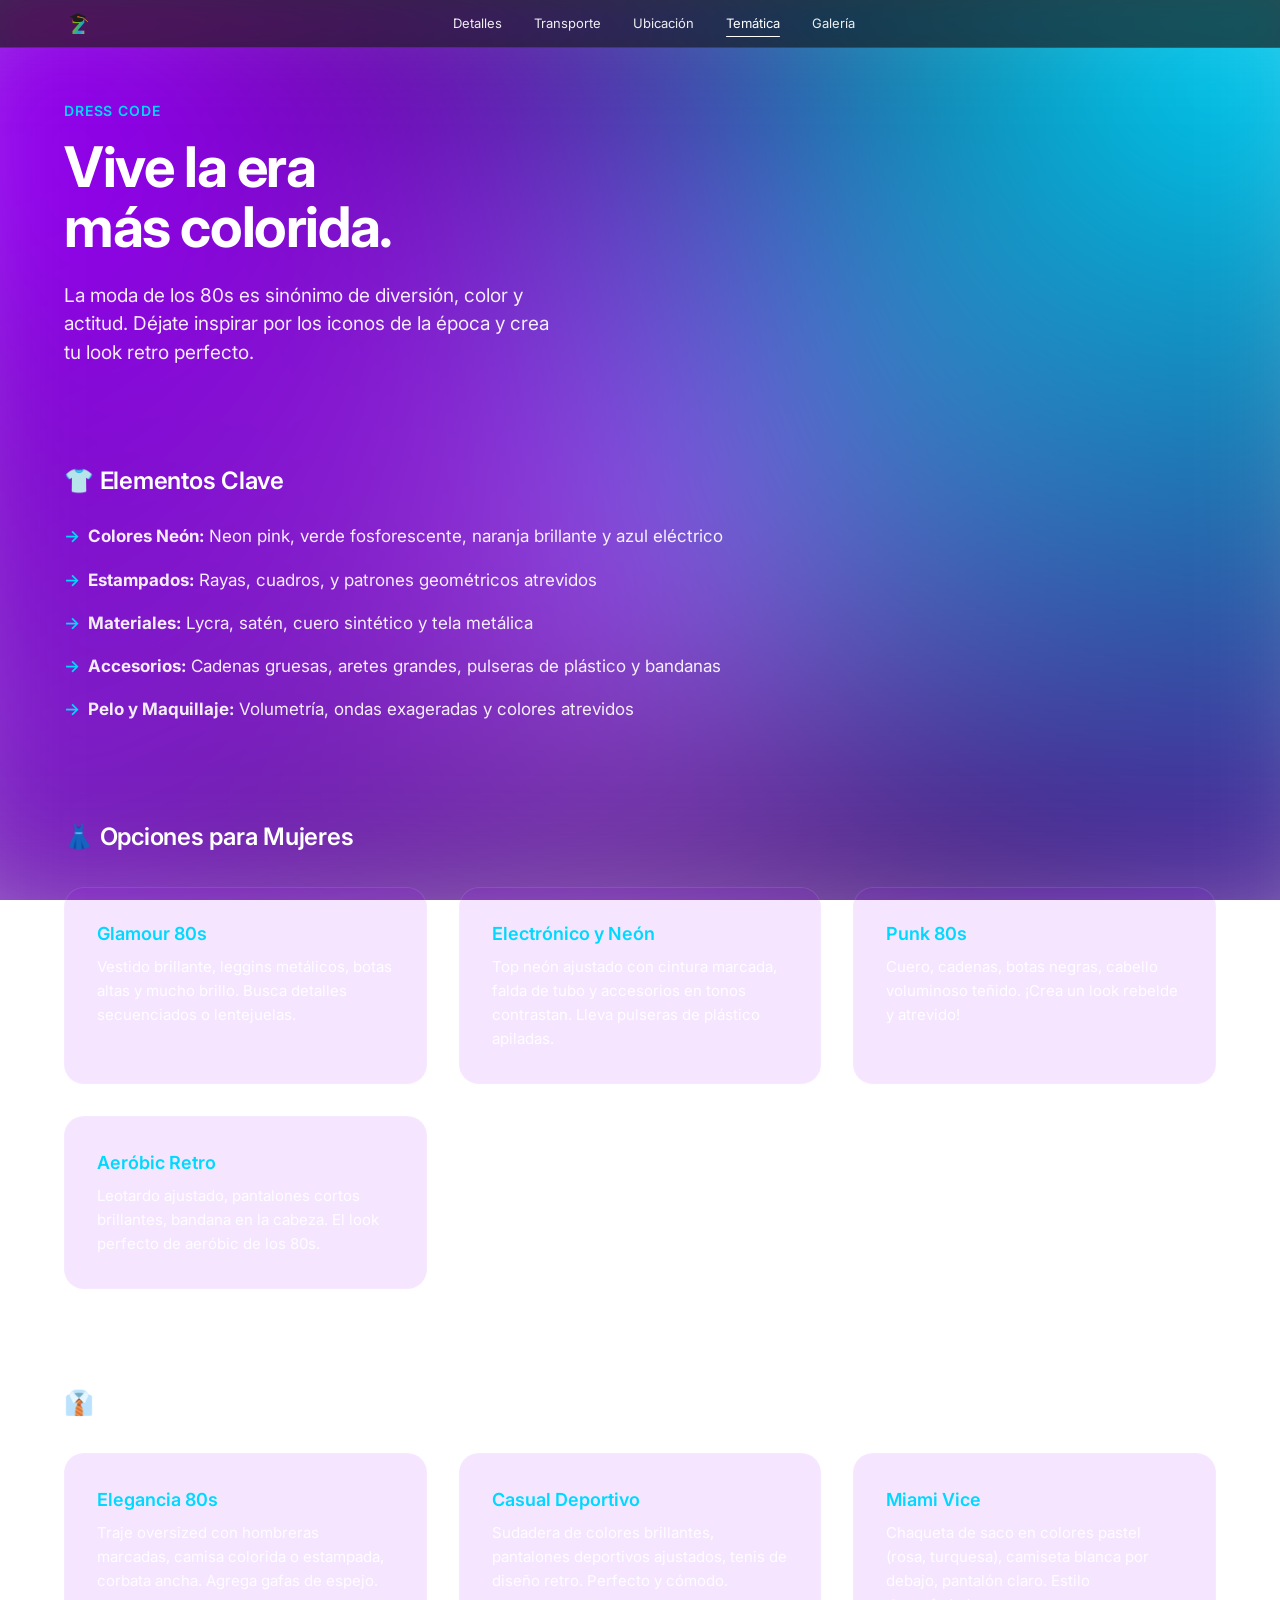
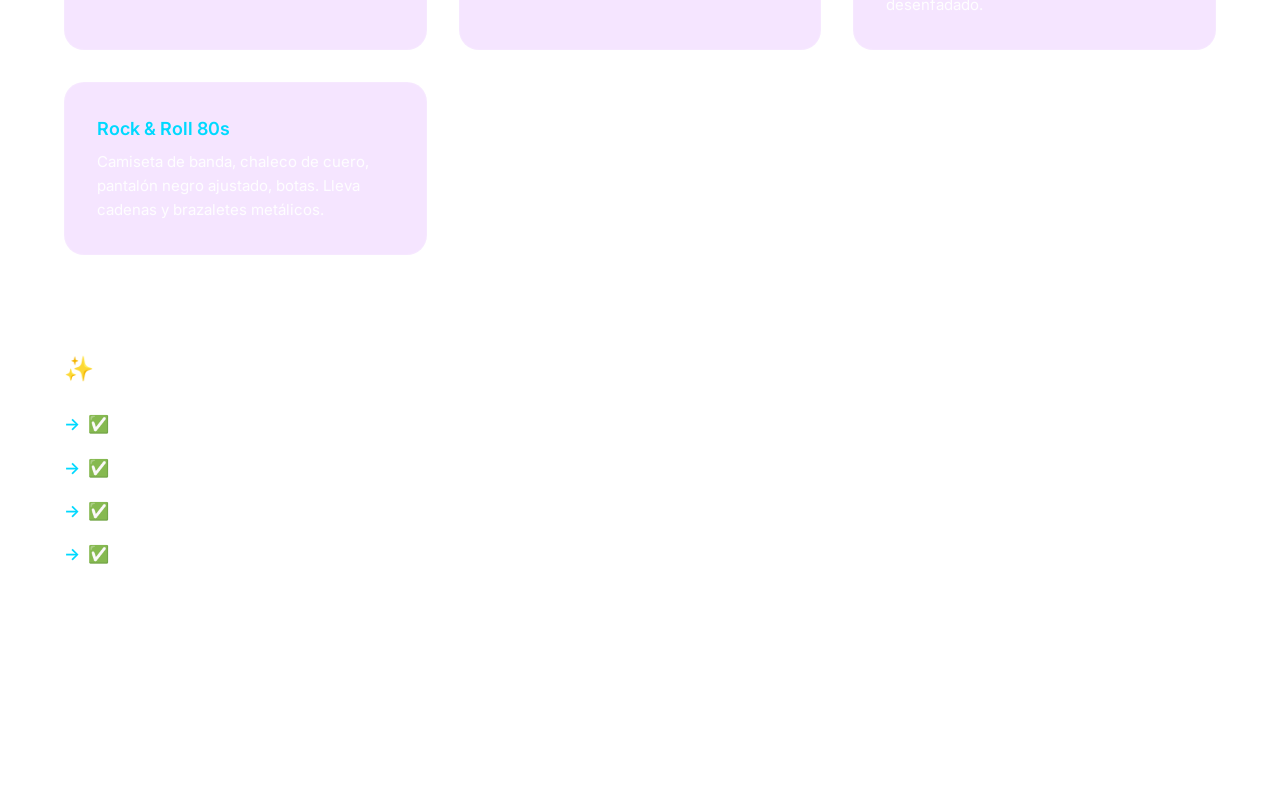
==== commit ba187d11: "Arreglar nav bug: navs consistentes en todas paginas, agregar indicador activo (linea blanca), bump " ====
--- a/tematica.html
+++ b/tematica.html
@@ -41,11 +41,11 @@
                 </svg>
             </a>
             <div class="nav-links">
-                <a href="index.html#details" class="nav-link">Detalles</a>
-                <a href="transport.html" class="nav-link">Transporte</a>
-                <a href="ubicacion.html" class="nav-link">Ubicación</a>
-                <a href="#" class="nav-link">Temática</a>
-                <a href="index.html#gallery" class="nav-link">Galería</a>
+                <a href="index.html#details" class="nav-link" data-page="index">Detalles</a>
+                <a href="transport.html" class="nav-link" data-page="transport">Transporte</a>
+                <a href="ubicacion.html" class="nav-link" data-page="ubicacion">Ubicación</a>
+                <a href="tematica.html" class="nav-link" data-page="tematica">Temática</a>
+                <a href="index.html#gallery" class="nav-link" data-page="index">Galería</a>
             </div>
             <div style="display: flex; gap: 12px; align-items: center;">
                 <button id="install-btn" class="nav-link install-btn hidden">Instalar App</button>
@@ -57,11 +57,11 @@
             </div>
         </div>
         <div id="mobile-menu" class="mobile-menu">
-            <a href="index.html#details" class="mobile-link">Detalles</a>
-            <a href="transport.html" class="mobile-link">Transporte</a>
-            <a href="ubicacion.html" class="mobile-link">Ubicación</a>
-            <a href="#" class="mobile-link">Temática</a>
-            <a href="index.html#gallery" class="mobile-link">Galería</a>
+            <a href="index.html#details" class="mobile-link" data-page="index">Detalles</a>
+            <a href="transport.html" class="mobile-link" data-page="transport">Transporte</a>
+            <a href="ubicacion.html" class="mobile-link" data-page="ubicacion">Ubicación</a>
+            <a href="tematica.html" class="mobile-link" data-page="tematica">Temática</a>
+            <a href="index.html#gallery" class="mobile-link" data-page="index">Galería</a>
             <button id="mobile-install-btn" class="mobile-link install-btn hidden">Instalar App</button>
         </div>
     </nav>
--- a/styles.css
+++ b/styles.css
@@ -216,6 +216,15 @@
     transform: scaleX(1);
 }
 
+.nav-link.active {
+    color: var(--color-text-primary);
+}
+
+.nav-link.active::after {
+    background: #ffffff;
+    transform: scaleX(1);
+}
+
 .install-btn {
     background: var(--color-accent);
     color: #fff;
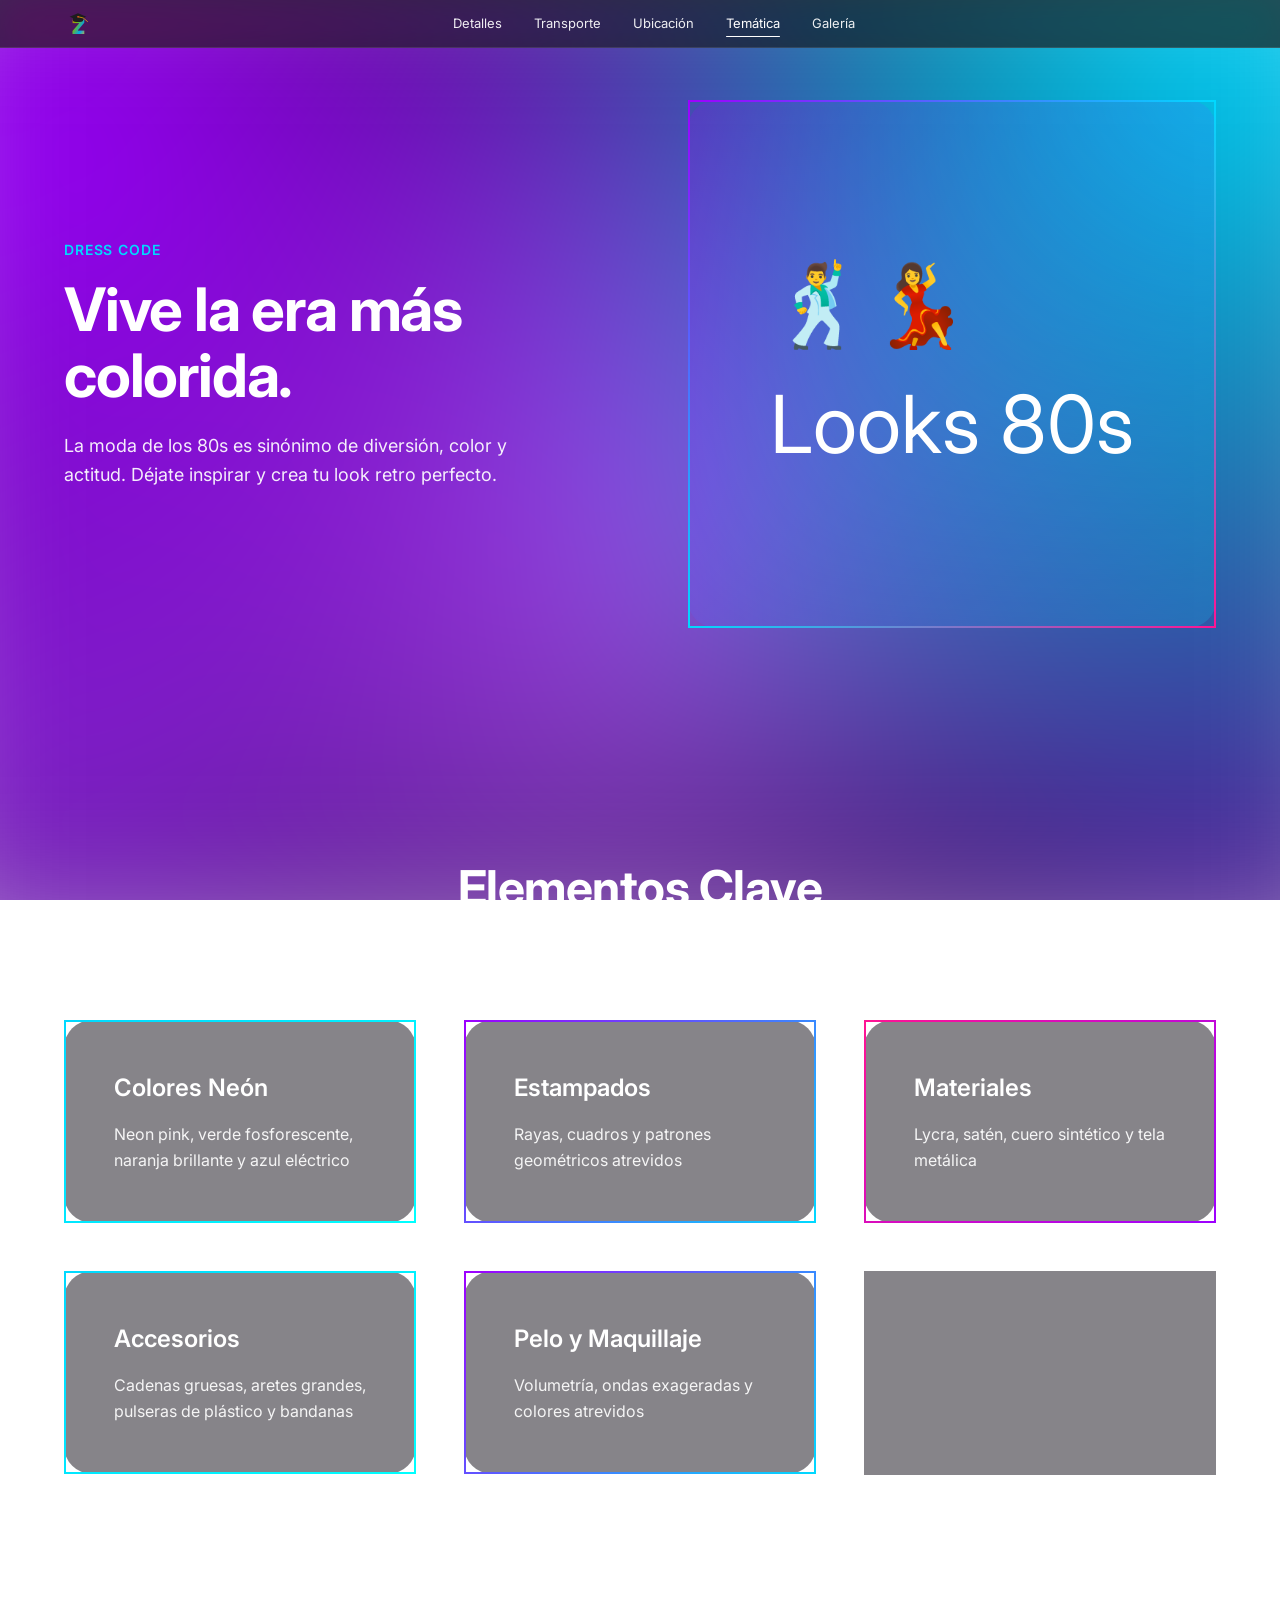
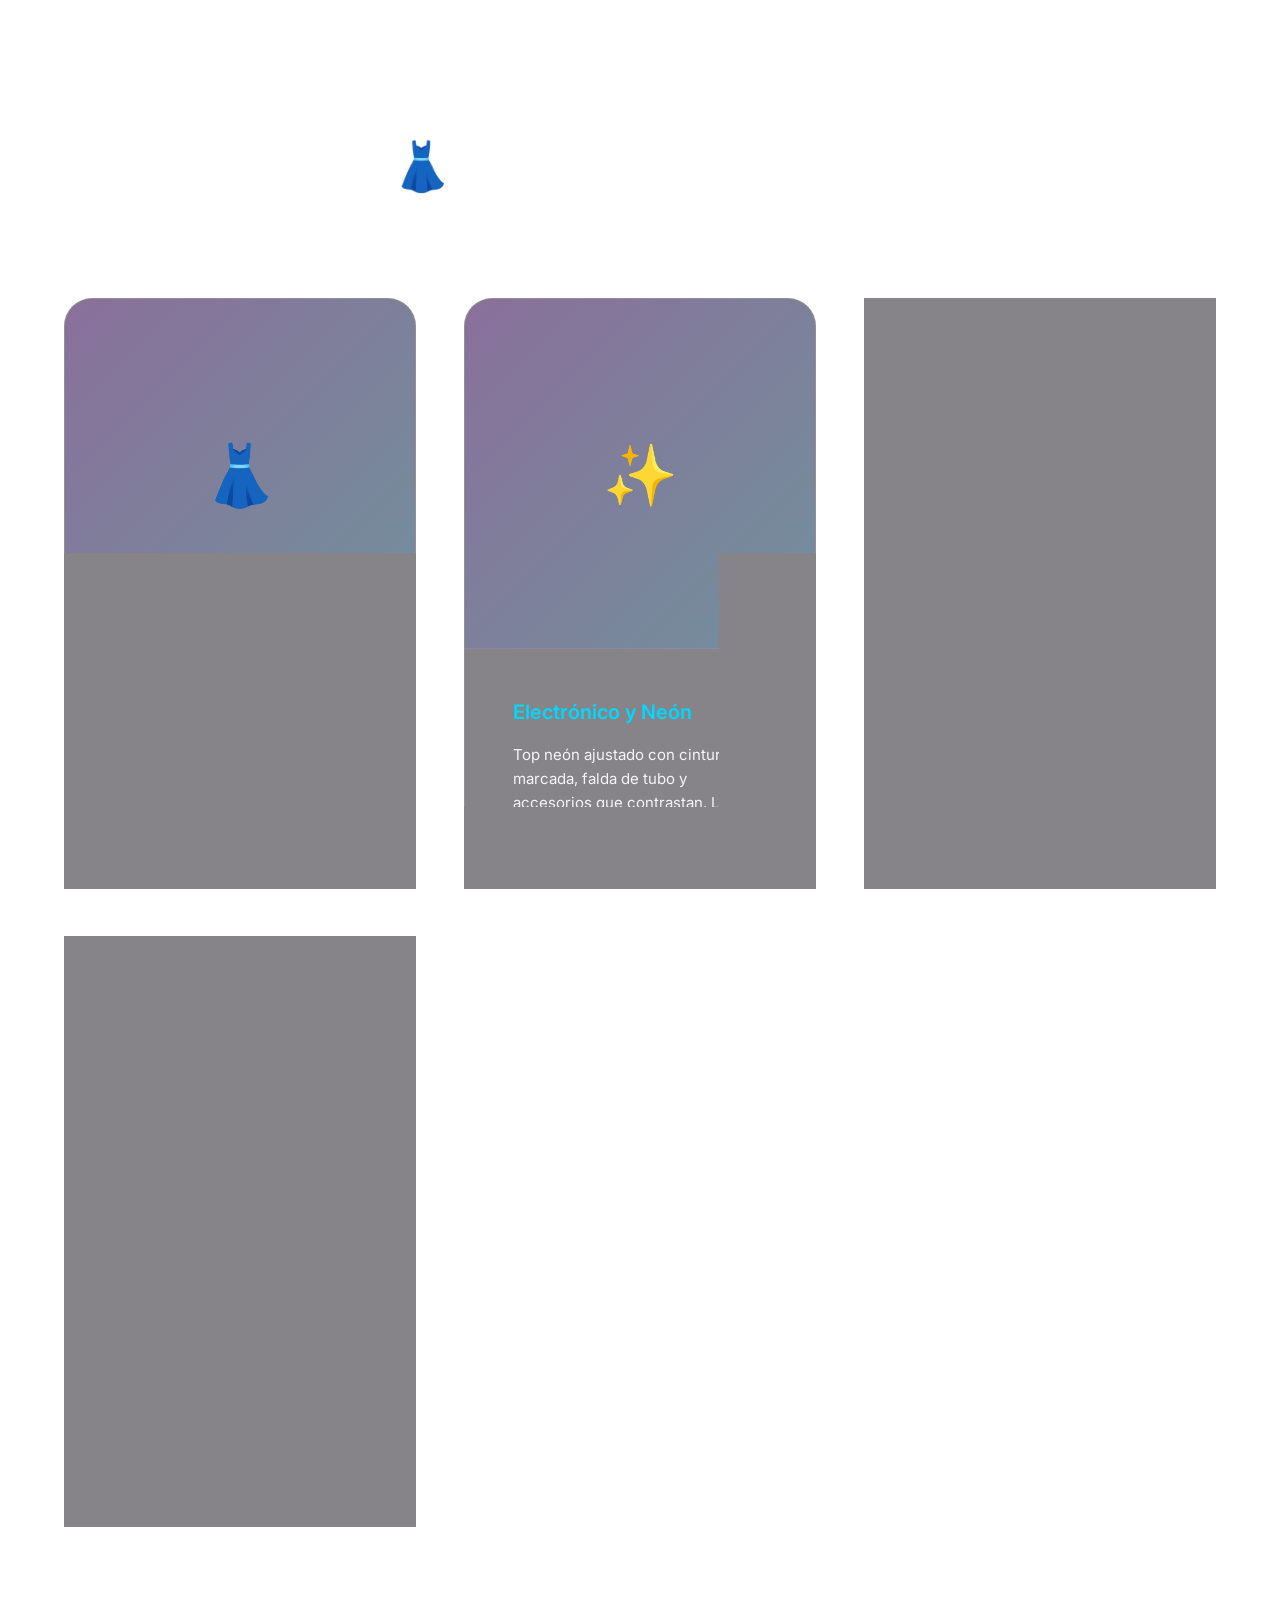
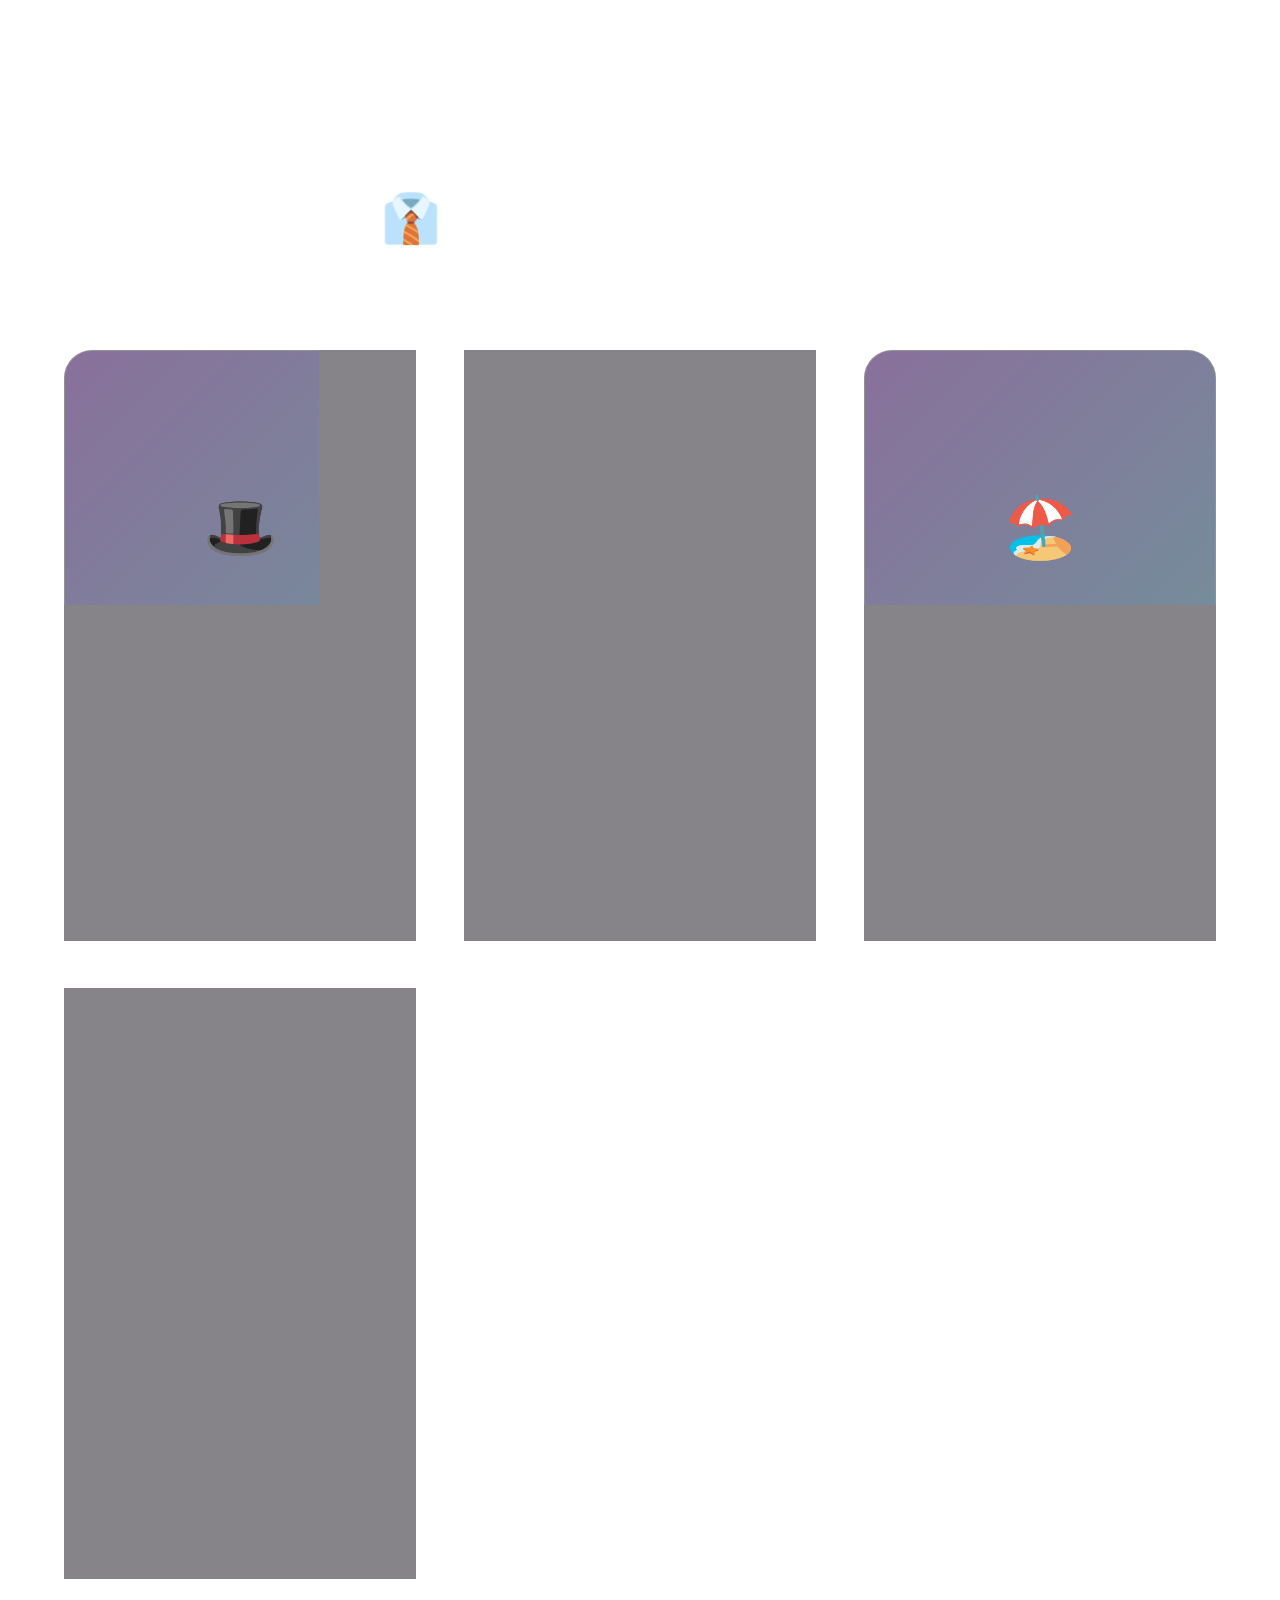
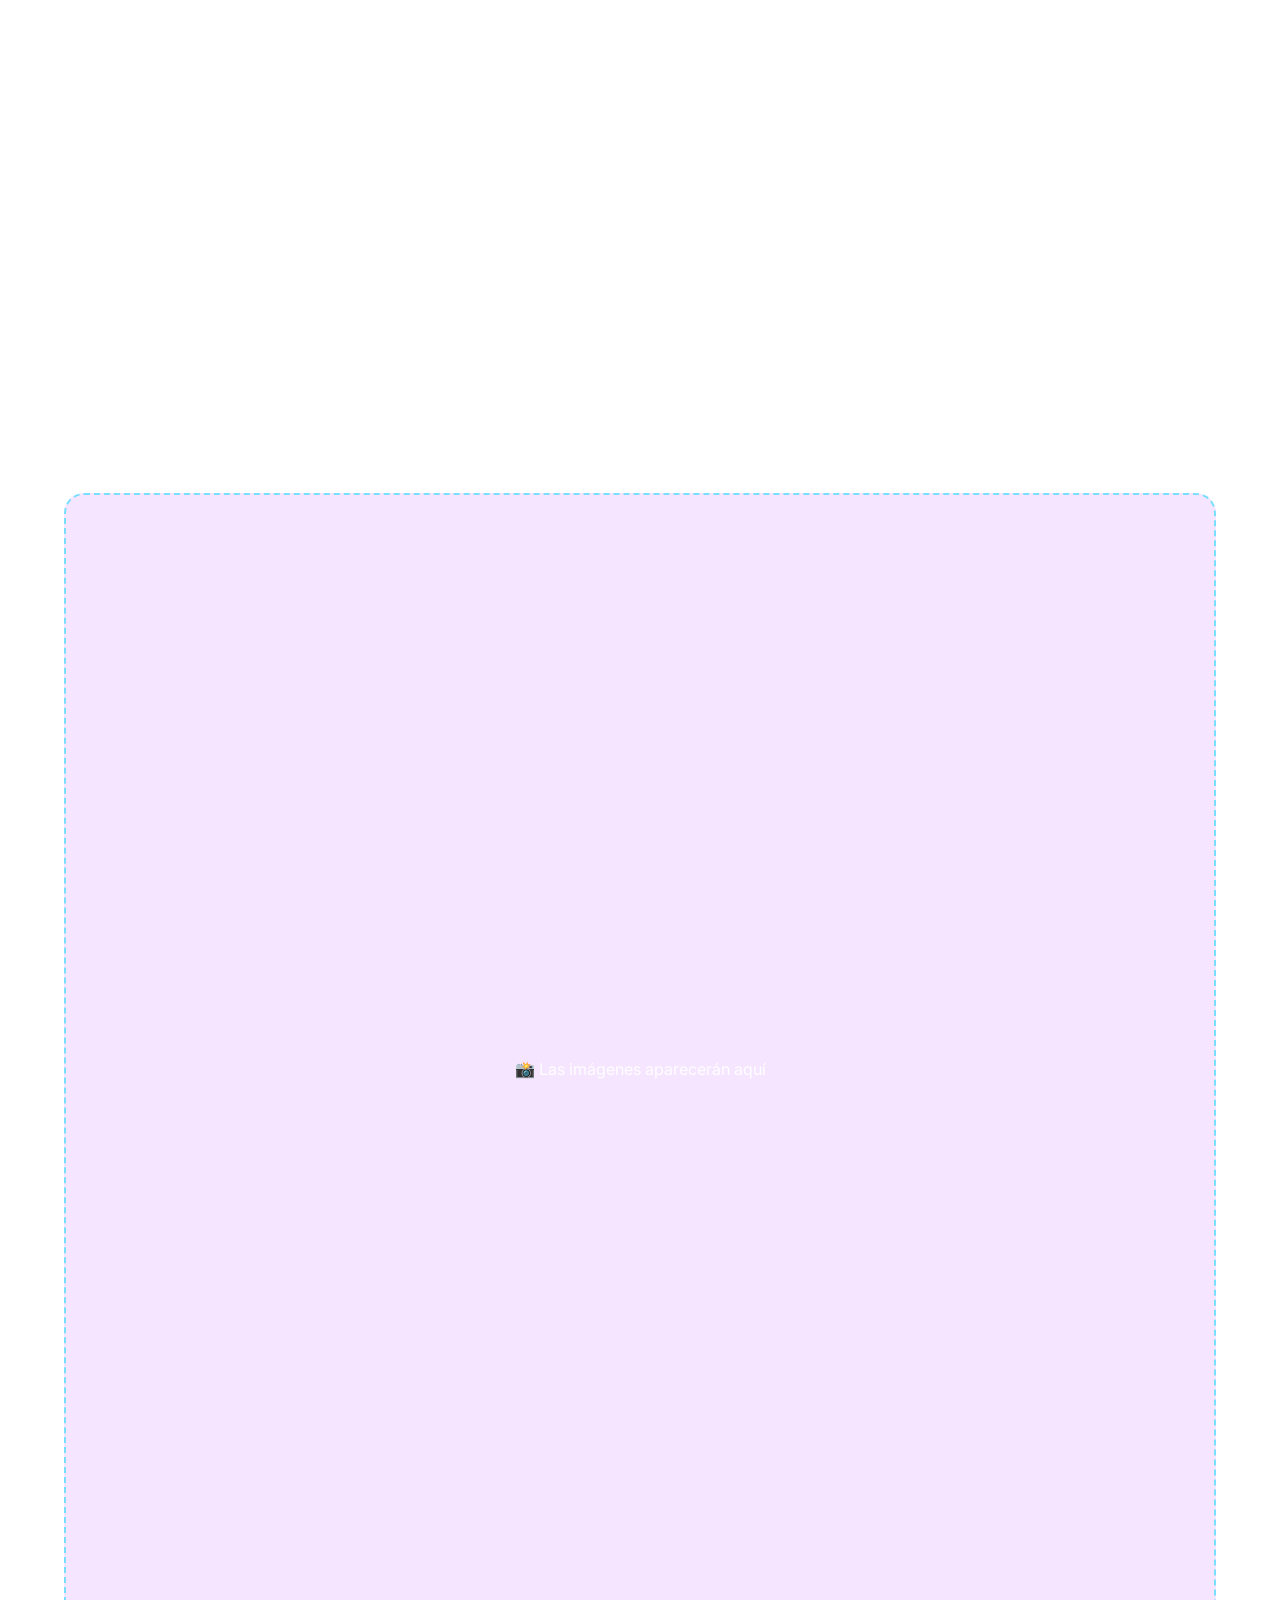
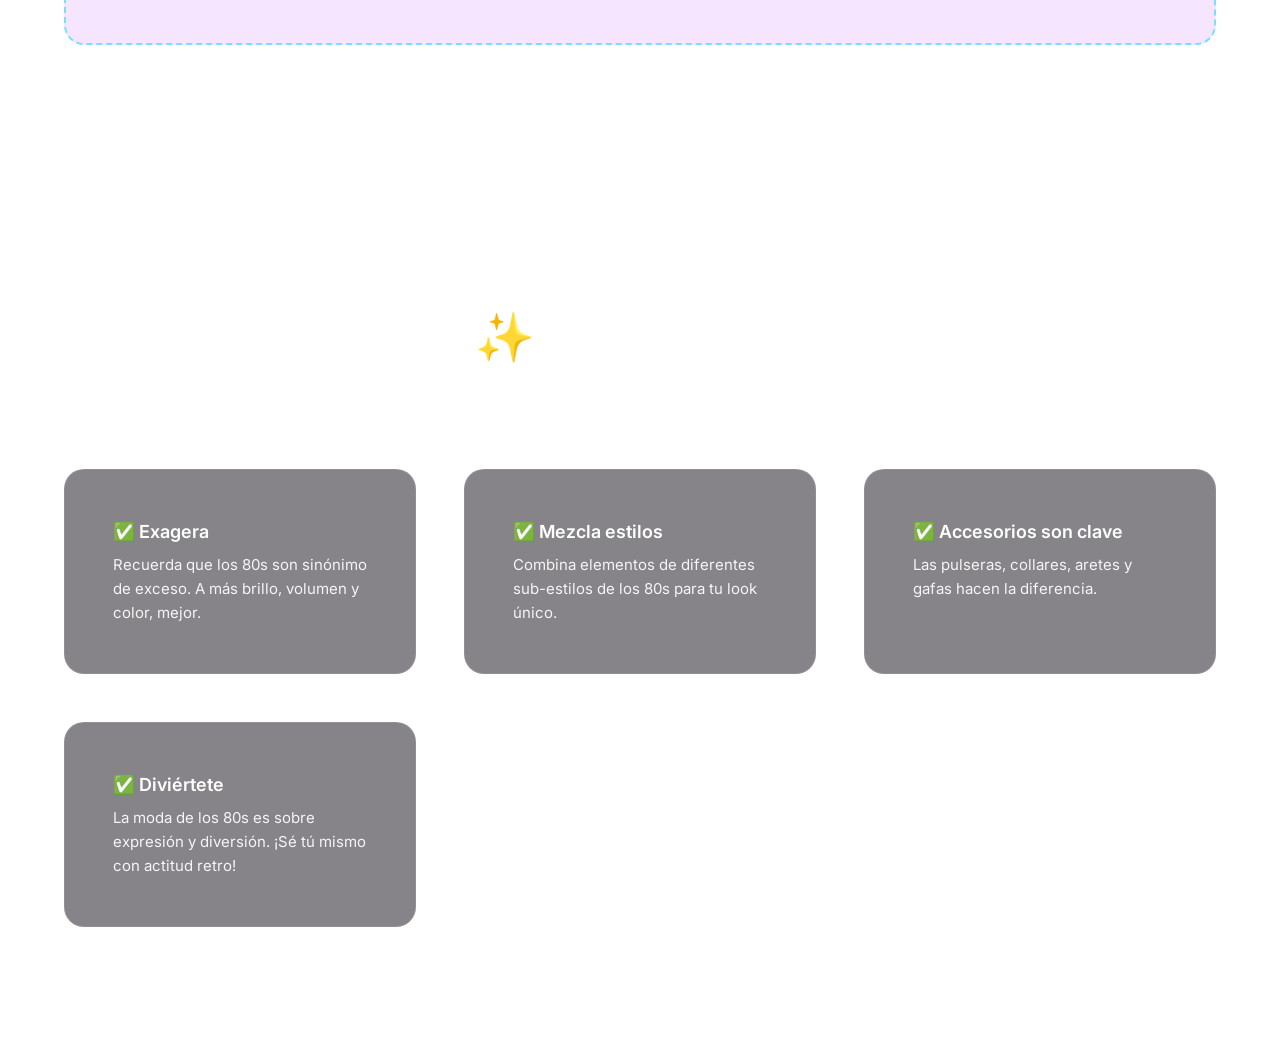
==== commit eeee6735: "Rediseñar tematica.html inspirado en Apple: tarjetas con bordes neón, hero section, features grid, l" ====
--- a/tematica.html
+++ b/tematica.html
@@ -73,77 +73,181 @@
         <div class="tematica-bg-gradient tematica-palette-3"></div>
     </div>
 
-    <!-- Temática Section -->
-    <section id="tematica" class="location-section" style="padding-top: 100px;">
-        <div class="section-container">
-            <p class="section-eyebrow">Dress Code</p>
-            <h2 class="section-title">Vive la era<br>más colorida.</h2>
-            <p class="section-description">La moda de los 80s es sinónimo de diversión, color y actitud. Déjate inspirar por los iconos de la época y crea tu look retro perfecto.</p>
-
-            <div class="tematica-content">
-                <div class="tematica-section">
-                    <h3 class="tematica-subtitle">👕 Elementos Clave</h3>
-                    <ul class="tematica-list">
-                        <li><strong>Colores Neón:</strong> Neon pink, verde fosforescente, naranja brillante y azul eléctrico</li>
-                        <li><strong>Estampados:</strong> Rayas, cuadros, y patrones geométricos atrevidos</li>
-                        <li><strong>Materiales:</strong> Lycra, satén, cuero sintético y tela metálica</li>
-                        <li><strong>Accesorios:</strong> Cadenas gruesas, aretes grandes, pulseras de plástico y bandanas</li>
-                        <li><strong>Pelo y Maquillaje:</strong> Volumetría, ondas exageradas y colores atrevidos</li>
-                    </ul>
-                </div>
-
-                <div class="tematica-section">
-                    <h3 class="tematica-subtitle">👗 Opciones para Mujeres</h3>
-                    <div class="tematica-options">
-                        <div class="tematica-option">
-                            <p class="tematica-option-title">Glamour 80s</p>
-                            <p class="tematica-option-desc">Vestido brillante, leggins metálicos, botas altas y mucho brillo. Busca detalles secuenciados o lentejuelas.</p>
-                        </div>
-                        <div class="tematica-option">
-                            <p class="tematica-option-title">Electrónico y Neón</p>
-                            <p class="tematica-option-desc">Top neón ajustado con cintura marcada, falda de tubo y accesorios en tonos contrastan. Lleva pulseras de plástico apiladas.</p>
-                        </div>
-                        <div class="tematica-option">
-                            <p class="tematica-option-title">Punk 80s</p>
-                            <p class="tematica-option-desc">Cuero, cadenas, botas negras, cabello voluminoso teñido. ¡Crea un look rebelde y atrevido!</p>
-                        </div>
-                        <div class="tematica-option">
-                            <p class="tematica-option-title">Aeróbic Retro</p>
-                            <p class="tematica-option-desc">Leotardo ajustado, pantalones cortos brillantes, bandana en la cabeza. El look perfecto de aeróbic de los 80s.</p>
-                        </div>
-                    </div>
-                </div>
-
-                <div class="tematica-section">
-                    <h3 class="tematica-subtitle">👔 Opciones para Hombres</h3>
-                    <div class="tematica-options">
-                        <div class="tematica-option">
-                            <p class="tematica-option-title">Elegancia 80s</p>
-                            <p class="tematica-option-desc">Traje oversized con hombreras marcadas, camisa colorida o estampada, corbata ancha. Agrega gafas de espejo.</p>
-                        </div>
-                        <div class="tematica-option">
-                            <p class="tematica-option-title">Casual Deportivo</p>
-                            <p class="tematica-option-desc">Sudadera de colores brillantes, pantalones deportivos ajustados, tenis de diseño retro. Perfecto y cómodo.</p>
-                        </div>
-                        <div class="tematica-option">
-                            <p class="tematica-option-title">Miami Vice</p>
-                            <p class="tematica-option-desc">Chaqueta de saco en colores pastel (rosa, turquesa), camiseta blanca por debajo, pantalón claro. Estilo desenfadado.</p>
-                        </div>
-                        <div class="tematica-option">
-                            <p class="tematica-option-title">Rock & Roll 80s</p>
-                            <p class="tematica-option-desc">Camiseta de banda, chaleco de cuero, pantalón negro ajustado, botas. Lleva cadenas y brazaletes metálicos.</p>
-                        </div>
-                    </div>
-                </div>
-
-                <div class="tematica-section">
-                    <h3 class="tematica-subtitle">✨ Tips Finales</h3>
-                    <ul class="tematica-list">
-                        <li>✅ <strong>Exagera:</strong> Recuerda que los 80s son sinónimo de exceso. A más brillo, volumen y color, mejor.</li>
-                        <li>✅ <strong>Mezcla estilos:</strong> Combina elementos de diferentes sub-estilos de los 80s para tu look único.</li>
-                        <li>✅ <strong>Accesorios son clave:</strong> Las pulseras, collares, aretes y gafas hacen la diferencia.</li>
-                        <li>✅ <strong>Diviértete:</strong> La moda de los 80s es sobre expresión y diversión. ¡Sé tú mismo con actitud retro!</li>
-                    </ul>
+    <!-- Temática Hero Section -->
+    <section class="tematica-hero" style="padding-top: 100px;">
+        <div class="section-container">
+            <div class="tematica-hero-content">
+                <div class="tematica-hero-text">
+                    <p class="section-eyebrow">Dress Code</p>
+                    <h1 class="tematica-hero-title">Vive la era más colorida.</h1>
+                    <p class="tematica-hero-subtitle">La moda de los 80s es sinónimo de diversión, color y actitud. Déjate inspirar y crea tu look retro perfecto.</p>
+                </div>
+                <div class="tematica-hero-image">
+                    <div class="tematica-placeholder-large">
+                        <p>🕺💃<br>Looks 80s</p>
+                    </div>
+                </div>
+            </div>
+        </div>
+    </section>
+
+    <!-- Elementos Clave Section -->
+    <section class="tematica-features">
+        <div class="section-container">
+            <h2 class="tematica-section-title">Elementos Clave</h2>
+            <div class="tematica-features-grid">
+                <div class="tematica-feature-card tematica-gradient-1">
+                    <h3>Colores Neón</h3>
+                    <p>Neon pink, verde fosforescente, naranja brillante y azul eléctrico</p>
+                </div>
+                <div class="tematica-feature-card tematica-gradient-2">
+                    <h3>Estampados</h3>
+                    <p>Rayas, cuadros y patrones geométricos atrevidos</p>
+                </div>
+                <div class="tematica-feature-card tematica-gradient-3">
+                    <h3>Materiales</h3>
+                    <p>Lycra, satén, cuero sintético y tela metálica</p>
+                </div>
+                <div class="tematica-feature-card tematica-gradient-1">
+                    <h3>Accesorios</h3>
+                    <p>Cadenas gruesas, aretes grandes, pulseras de plástico y bandanas</p>
+                </div>
+                <div class="tematica-feature-card tematica-gradient-2">
+                    <h3>Pelo y Maquillaje</h3>
+                    <p>Volumetría, ondas exageradas y colores atrevidos</p>
+                </div>
+                <div class="tematica-feature-card tematica-gradient-3">
+                    <h3>Actitud</h3>
+                    <p>¡A más brillo, volumen y color, mejor!</p>
+                </div>
+            </div>
+        </div>
+    </section>
+
+    <!-- Looks para Mujeres -->
+    <section class="tematica-looks">
+        <div class="section-container">
+            <h2 class="tematica-section-title">👗 Looks para Mujeres</h2>
+            <div class="tematica-looks-grid">
+                <div class="tematica-look-card">
+                    <div class="tematica-look-placeholder">
+                        <p>👗</p>
+                    </div>
+                    <div class="tematica-look-content">
+                        <h3>Glamour 80s</h3>
+                        <p>Vestido brillante, leggins metálicos, botas altas y mucho brillo. Busca detalles secuenciados o lentejuelas.</p>
+                    </div>
+                </div>
+                <div class="tematica-look-card">
+                    <div class="tematica-look-placeholder">
+                        <p>✨</p>
+                    </div>
+                    <div class="tematica-look-content">
+                        <h3>Electrónico y Neón</h3>
+                        <p>Top neón ajustado con cintura marcada, falda de tubo y accesorios que contrastan. Lleva pulseras de plástico apiladas.</p>
+                    </div>
+                </div>
+                <div class="tematica-look-card">
+                    <div class="tematica-look-placeholder">
+                        <p>🎸</p>
+                    </div>
+                    <div class="tematica-look-content">
+                        <h3>Punk 80s</h3>
+                        <p>Cuero, cadenas, botas negras, cabello voluminoso teñido. ¡Crea un look rebelde y atrevido!</p>
+                    </div>
+                </div>
+                <div class="tematica-look-card">
+                    <div class="tematica-look-placeholder">
+                        <p>🏃‍♀️</p>
+                    </div>
+                    <div class="tematica-look-content">
+                        <h3>Aeróbic Retro</h3>
+                        <p>Leotardo ajustado, pantalones cortos brillantes, bandana en la cabeza. El look perfecto de aeróbic de los 80s.</p>
+                    </div>
+                </div>
+            </div>
+        </div>
+    </section>
+
+    <!-- Looks para Hombres -->
+    <section class="tematica-looks">
+        <div class="section-container">
+            <h2 class="tematica-section-title">👔 Looks para Hombres</h2>
+            <div class="tematica-looks-grid">
+                <div class="tematica-look-card">
+                    <div class="tematica-look-placeholder">
+                        <p>🎩</p>
+                    </div>
+                    <div class="tematica-look-content">
+                        <h3>Elegancia 80s</h3>
+                        <p>Traje oversized con hombreras marcadas, camisa colorida o estampada, corbata ancha. Agrega gafas de espejo.</p>
+                    </div>
+                </div>
+                <div class="tematica-look-card">
+                    <div class="tematica-look-placeholder">
+                        <p>👟</p>
+                    </div>
+                    <div class="tematica-look-content">
+                        <h3>Casual Deportivo</h3>
+                        <p>Sudadera de colores brillantes, pantalones deportivos ajustados, tenis de diseño retro. Perfecto y cómodo.</p>
+                    </div>
+                </div>
+                <div class="tematica-look-card">
+                    <div class="tematica-look-placeholder">
+                        <p>🏖️</p>
+                    </div>
+                    <div class="tematica-look-content">
+                        <h3>Miami Vice</h3>
+                        <p>Chaqueta de saco en colores pastel (rosa, turquesa), camiseta blanca por debajo, pantalón claro. Estilo desenfadado.</p>
+                    </div>
+                </div>
+                <div class="tematica-look-card">
+                    <div class="tematica-look-placeholder">
+                        <p>🎸</p>
+                    </div>
+                    <div class="tematica-look-content">
+                        <h3>Rock & Roll 80s</h3>
+                        <p>Camiseta de banda, chaleco de cuero, pantalón negro ajustado, botas. Lleva cadenas y brazaletes metálicos.</p>
+                    </div>
+                </div>
+            </div>
+        </div>
+    </section>
+
+    <!-- Galería de Imágenes -->
+    <section class="tematica-gallery" id="tematica-gallery">
+        <div class="section-container">
+            <h2 class="tematica-section-title">Inspiración Visual</h2>
+            <p class="tematica-gallery-subtitle">Mira estos ejemplos para guiarte en tu vestimenta retro</p>
+            <div class="tematica-gallery-grid" id="tematica-gallery-grid">
+                <!-- Las imágenes se cargarán aquí desde assets/tematica/ -->
+                <div class="tematica-gallery-placeholder">
+                    <p>📸 Las imágenes aparecerán aquí</p>
+                </div>
+            </div>
+        </div>
+    </section>
+
+    <!-- Tips Finales -->
+    <section class="tematica-tips">
+        <div class="section-container">
+            <h2 class="tematica-section-title">✨ Tips Finales</h2>
+            <div class="tematica-tips-content">
+                <div class="tematica-tip">
+                    <h3>✅ Exagera</h3>
+                    <p>Recuerda que los 80s son sinónimo de exceso. A más brillo, volumen y color, mejor.</p>
+                </div>
+                <div class="tematica-tip">
+                    <h3>✅ Mezcla estilos</h3>
+                    <p>Combina elementos de diferentes sub-estilos de los 80s para tu look único.</p>
+                </div>
+                <div class="tematica-tip">
+                    <h3>✅ Accesorios son clave</h3>
+                    <p>Las pulseras, collares, aretes y gafas hacen la diferencia.</p>
+                </div>
+                <div class="tematica-tip">
+                    <h3>✅ Diviértete</h3>
+                    <p>La moda de los 80s es sobre expresión y diversión. ¡Sé tú mismo con actitud retro!</p>
                 </div>
             </div>
         </div>
--- a/styles.css
+++ b/styles.css
@@ -1842,87 +1842,302 @@
 }
 
 /* ============================================
-   TEMÁTICA 80s - Styles
+   TEMÁTICA 80s - Diseño Apple Inspired
    ============================================ */
 
-.tematica-content {
-    margin-top: var(--space-4xl);
-}
-
-.tematica-section {
-    margin-bottom: var(--space-4xl);
-}
-
-.tematica-subtitle {
+/* Hero Section */
+.tematica-hero {
+    padding: var(--space-4xl) 0;
+    min-height: 60vh;
+    display: flex;
+    align-items: center;
+}
+
+.tematica-hero-content {
+    display: grid;
+    grid-template-columns: 1fr 1fr;
+    gap: var(--space-4xl);
+    align-items: center;
+}
+
+.tematica-hero-text {
+    animation: heroFadeIn 1.2s cubic-bezier(0.16, 1, 0.3, 1);
+}
+
+.tematica-hero-title {
+    font-size: clamp(44px, 10vw, 60px);
+    font-weight: var(--font-weight-bold);
+    color: var(--color-text-primary);
+    margin: var(--space-md) 0 var(--space-lg);
+    letter-spacing: -0.02em;
+    line-height: 1.1;
+}
+
+.tematica-hero-subtitle {
+    font-size: 18px;
+    color: var(--color-text-secondary);
+    line-height: 1.6;
+    max-width: 500px;
+    margin: 0;
+}
+
+.tematica-hero-image {
+    display: flex;
+    justify-content: center;
+    align-items: center;
+    animation: heroFadeIn 1.2s cubic-bezier(0.16, 1, 0.3, 1) 0.3s both;
+}
+
+.tematica-placeholder-large {
+    width: 100%;
+    aspect-ratio: 1;
+    background: linear-gradient(135deg, rgba(157, 0, 255, 0.2) 0%, rgba(0, 217, 255, 0.2) 100%);
+    border: 2px solid;
+    border-image: linear-gradient(135deg, #9d00ff 0%, #00d9ff 50%, #ff1493 100%) 1;
+    border-radius: var(--radius-2xl);
+    display: flex;
+    align-items: center;
+    justify-content: center;
+    font-size: 80px;
+    color: var(--color-text-primary);
+    transition: all var(--transition-slow);
+}
+
+.tematica-placeholder-large:hover {
+    box-shadow: 0 0 40px rgba(0, 217, 255, 0.3), 0 0 20px rgba(157, 0, 255, 0.2);
+}
+
+/* Features Grid */
+.tematica-features {
+    padding: var(--space-5xl) 0;
+}
+
+.tematica-section-title {
+    font-size: clamp(32px, 8vw, 48px);
+    font-weight: var(--font-weight-bold);
+    color: var(--color-text-primary);
+    margin: 0 0 var(--space-4xl);
+    letter-spacing: -0.01em;
+    text-align: center;
+}
+
+.tematica-features-grid {
+    display: grid;
+    grid-template-columns: repeat(auto-fit, minmax(320px, 1fr));
+    gap: var(--space-2xl);
+}
+
+.tematica-feature-card {
+    padding: var(--space-2xl);
+    border-radius: var(--radius-2xl);
+    background: rgba(15, 10, 20, 0.5);
+    backdrop-filter: blur(10px);
+    border: 2px solid transparent;
+    transition: all var(--transition-slow);
+    position: relative;
+    overflow: hidden;
+}
+
+.tematica-feature-card h3 {
     font-size: 24px;
     font-weight: var(--font-weight-semibold);
     color: var(--color-text-primary);
-    margin-bottom: var(--space-lg);
-    letter-spacing: -0.01em;
-}
-
-.tematica-list {
-    list-style: none;
-    padding: 0;
+    margin: 0 0 var(--space-md);
+}
+
+.tematica-feature-card p {
+    font-size: 16px;
+    color: var(--color-text-secondary);
+    line-height: 1.6;
     margin: 0;
 }
 
-.tematica-list li {
-    font-size: 17px;
-    color: var(--color-text-secondary);
-    margin-bottom: var(--space-md);
-    line-height: 1.6;
-    padding-left: var(--space-lg);
-    position: relative;
-}
-
-.tematica-list li::before {
-    content: "→";
-    position: absolute;
-    left: 0;
-    color: var(--color-accent);
+/* Gradientes para las tarjetas */
+.tematica-gradient-1 {
+    border-image: linear-gradient(135deg, #00d9ff 0%, #00ffff 100%) 1;
+}
+
+.tematica-gradient-1:hover {
+    box-shadow: 0 0 30px rgba(0, 217, 255, 0.4), inset 0 0 20px rgba(0, 217, 255, 0.1);
+}
+
+.tematica-gradient-2 {
+    border-image: linear-gradient(135deg, #9d00ff 0%, #00d9ff 100%) 1;
+}
+
+.tematica-gradient-2:hover {
+    box-shadow: 0 0 30px rgba(157, 0, 255, 0.4), inset 0 0 20px rgba(157, 0, 255, 0.1);
+}
+
+.tematica-gradient-3 {
+    border-image: linear-gradient(135deg, #ff1493 0%, #9d00ff 100%) 1;
+}
+
+.tematica-gradient-3:hover {
+    box-shadow: 0 0 30px rgba(255, 20, 147, 0.4), inset 0 0 20px rgba(255, 20, 147, 0.1);
+}
+
+/* Looks Section */
+.tematica-looks {
+    padding: var(--space-5xl) 0;
+}
+
+.tematica-looks-grid {
+    display: grid;
+    grid-template-columns: repeat(auto-fit, minmax(300px, 1fr));
+    gap: var(--space-2xl);
+}
+
+.tematica-look-card {
+    background: rgba(15, 10, 20, 0.5);
+    backdrop-filter: blur(10px);
+    border: 1px solid rgba(255, 255, 255, 0.1);
+    border-radius: var(--radius-2xl);
+    overflow: hidden;
+    transition: all var(--transition-slow);
+    display: flex;
+    flex-direction: column;
+}
+
+.tematica-look-card:hover {
+    border-color: #00D9FF;
+    box-shadow: 0 0 30px rgba(0, 217, 255, 0.3);
+    transform: translateY(-8px);
+}
+
+.tematica-look-placeholder {
+    width: 100%;
+    aspect-ratio: 1;
+    background: linear-gradient(135deg, rgba(157, 0, 255, 0.15) 0%, rgba(0, 217, 255, 0.15) 100%);
+    display: flex;
+    align-items: center;
+    justify-content: center;
+    font-size: 60px;
+    border-bottom: 1px solid rgba(255, 255, 255, 0.1);
+}
+
+.tematica-look-content {
+    padding: var(--space-2xl);
+    flex: 1;
+}
+
+.tematica-look-content h3 {
+    font-size: 20px;
     font-weight: var(--font-weight-semibold);
-}
-
-.tematica-options {
-    display: grid;
-    grid-template-columns: repeat(auto-fit, minmax(280px, 1fr));
-    gap: var(--space-xl);
-    margin-top: var(--space-xl);
-}
-
-.tematica-option {
-    background: rgba(10, 132, 255, 0.08);
-    border: 1px solid var(--color-border);
-    border-radius: var(--radius-xl);
-    padding: var(--space-xl);
-    transition: all var(--transition-slow);
-}
-
-.tematica-option:hover {
-    border-color: var(--color-accent);
-    box-shadow: var(--shadow-lg);
-    background: rgba(10, 132, 255, 0.12);
-}
-
-.tematica-option-title {
-    font-size: 18px;
-    font-weight: var(--font-weight-semibold);
-    color: var(--color-accent);
-    margin-bottom: var(--space-sm);
-    margin-top: 0;
-}
-
-.tematica-option-desc {
+    color: #00D9FF;
+    margin: 0 0 var(--space-md);
+}
+
+.tematica-look-content p {
     font-size: 15px;
     color: var(--color-text-secondary);
     line-height: 1.6;
     margin: 0;
 }
 
+/* Galería */
+.tematica-gallery {
+    padding: var(--space-5xl) 0;
+}
+
+.tematica-gallery-subtitle {
+    text-align: center;
+    font-size: 18px;
+    color: var(--color-text-secondary);
+    margin: 0 0 var(--space-3xl);
+}
+
+.tematica-gallery-grid {
+    display: grid;
+    grid-template-columns: repeat(auto-fit, minmax(280px, 1fr));
+    gap: var(--space-xl);
+}
+
+.tematica-gallery-placeholder {
+    aspect-ratio: 1;
+    background: rgba(157, 0, 255, 0.1);
+    border: 2px dashed rgba(0, 217, 255, 0.5);
+    border-radius: var(--radius-xl);
+    display: flex;
+    align-items: center;
+    justify-content: center;
+    font-size: 16px;
+    color: var(--color-text-secondary);
+    text-align: center;
+    padding: var(--space-xl);
+}
+
+.tematica-gallery-img {
+    width: 100%;
+    height: 100%;
+    object-fit: cover;
+    border-radius: var(--radius-xl);
+    transition: all var(--transition-slow);
+}
+
+.tematica-gallery-img:hover {
+    transform: scale(1.05);
+    box-shadow: 0 0 30px rgba(0, 217, 255, 0.4);
+}
+
+/* Tips Section */
+.tematica-tips {
+    padding: var(--space-5xl) 0;
+}
+
+.tematica-tips-content {
+    display: grid;
+    grid-template-columns: repeat(auto-fit, minmax(260px, 1fr));
+    gap: var(--space-2xl);
+}
+
+.tematica-tip {
+    padding: var(--space-2xl);
+    background: rgba(15, 10, 20, 0.5);
+    backdrop-filter: blur(10px);
+    border: 1px solid rgba(255, 255, 255, 0.1);
+    border-radius: var(--radius-xl);
+    transition: all var(--transition-slow);
+}
+
+.tematica-tip:hover {
+    border-color: #00D9FF;
+    box-shadow: 0 0 20px rgba(0, 217, 255, 0.2);
+}
+
+.tematica-tip h3 {
+    font-size: 18px;
+    font-weight: var(--font-weight-semibold);
+    color: var(--color-text-primary);
+    margin: 0 0 var(--space-sm);
+}
+
+.tematica-tip p {
+    font-size: 15px;
+    color: var(--color-text-secondary);
+    line-height: 1.6;
+    margin: 0;
+}
+
+/* Responsive */
 @media (max-width: 768px) {
-    .tematica-options {
+    .tematica-hero-content {
         grid-template-columns: 1fr;
+    }
+    
+    .tematica-hero-title {
+        font-size: clamp(32px, 8vw, 44px);
+    }
+    
+    .tematica-features-grid,
+    .tematica-looks-grid,
+    .tematica-tips-content {
+        grid-template-columns: 1fr;
+    }
+    
+    .tematica-feature-card,
+    .tematica-look-card {
+        padding: var(--space-lg);
     }
 }
 
@@ -2009,13 +2224,3 @@
     100% { transform: rotate(0deg) scale(1) translate(0%, -2%); }
 }
 
-body.theme-tematica .tematica-option {
-    background: rgba(157, 0, 255, 0.1);
-}
-
-body.theme-tematica .tematica-option:hover {
-    border-color: #00D9FF;
-    box-shadow: 0 0 20px rgba(0, 217, 255, 0.3);
-    background: rgba(157, 0, 255, 0.15);
-}
-
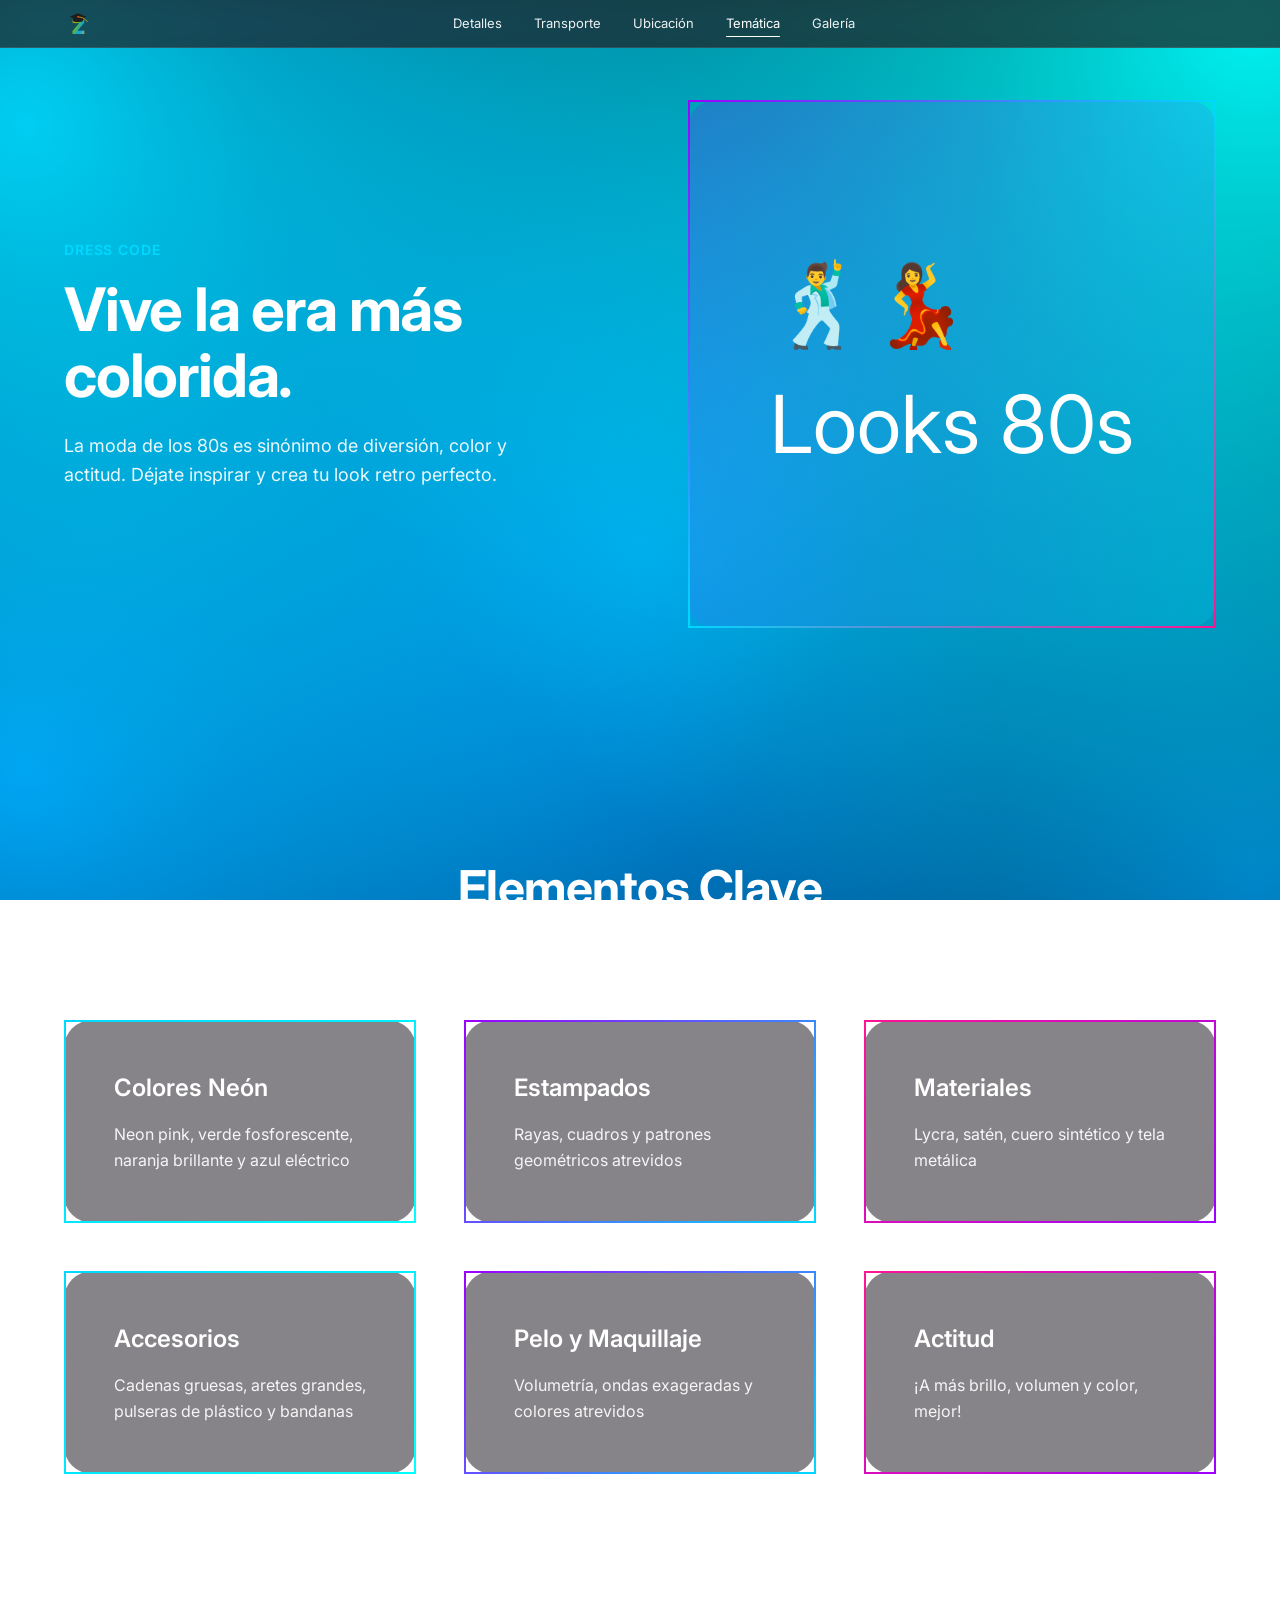
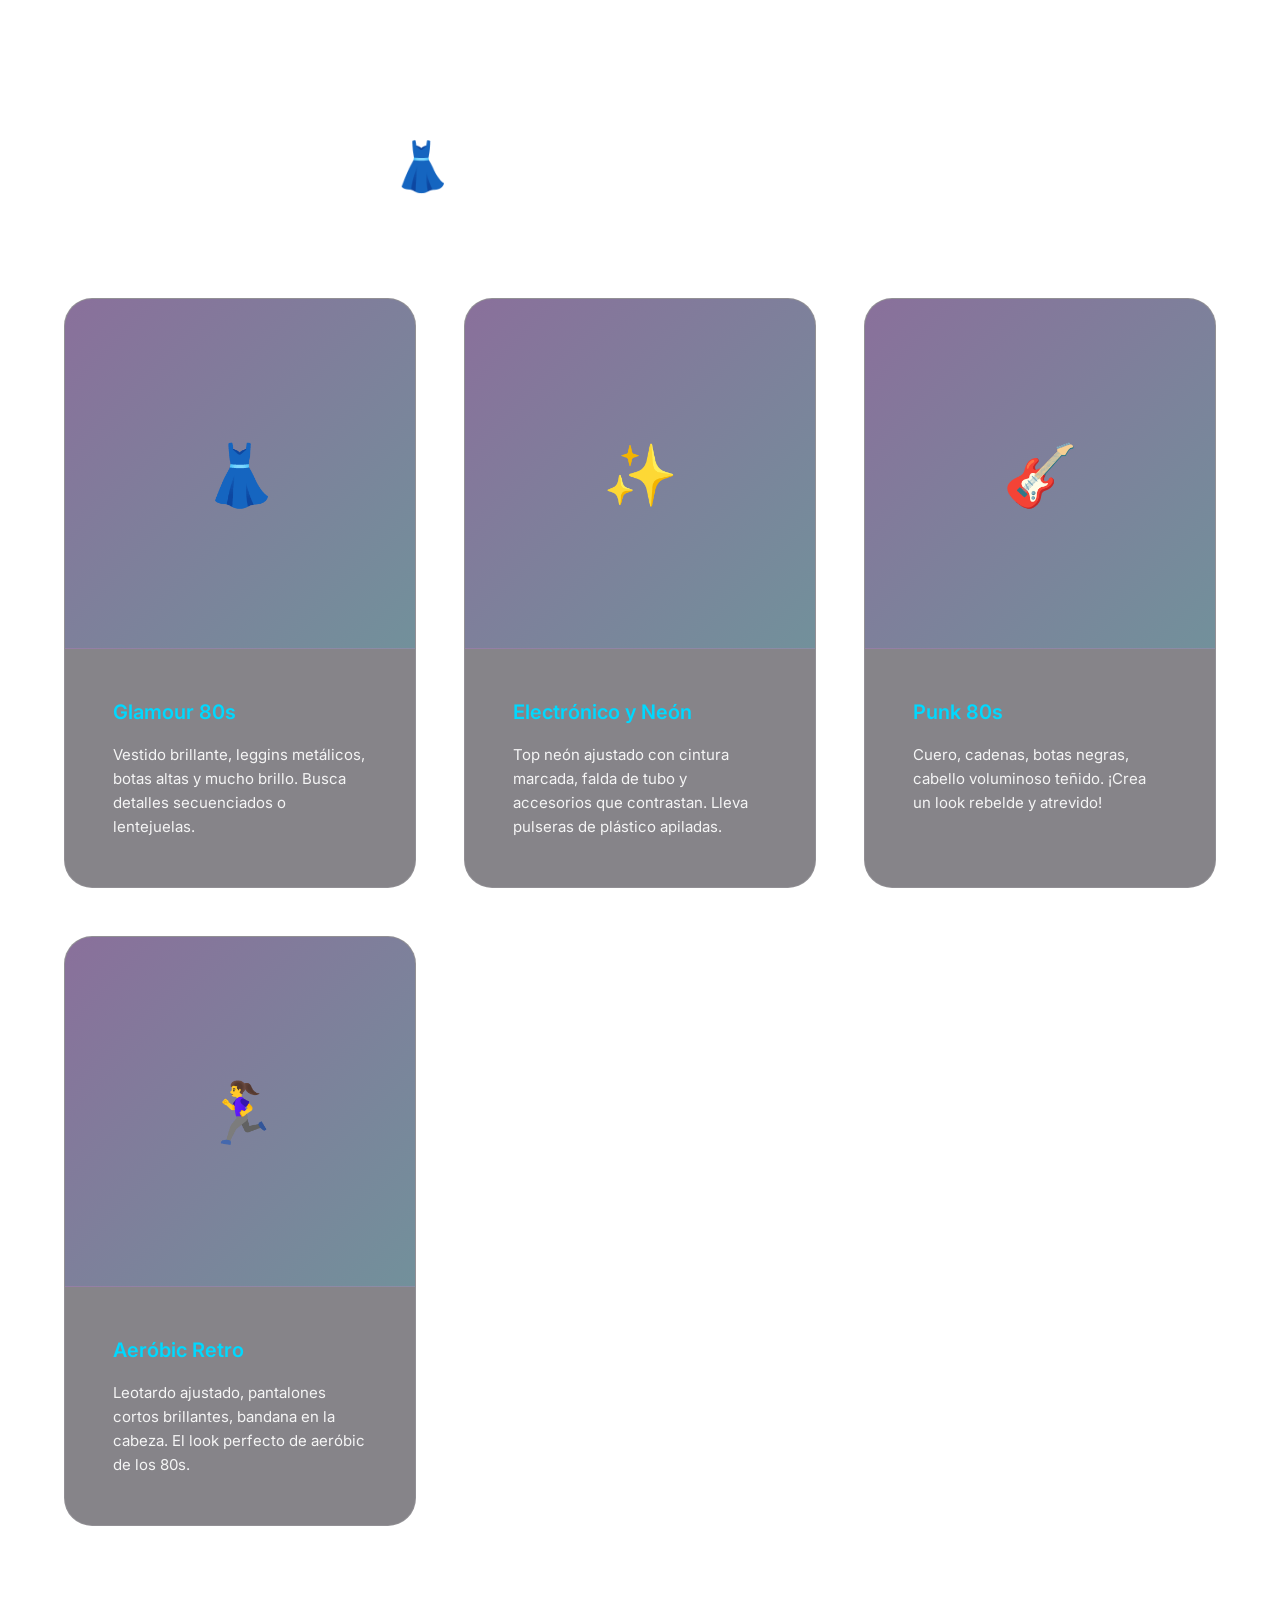
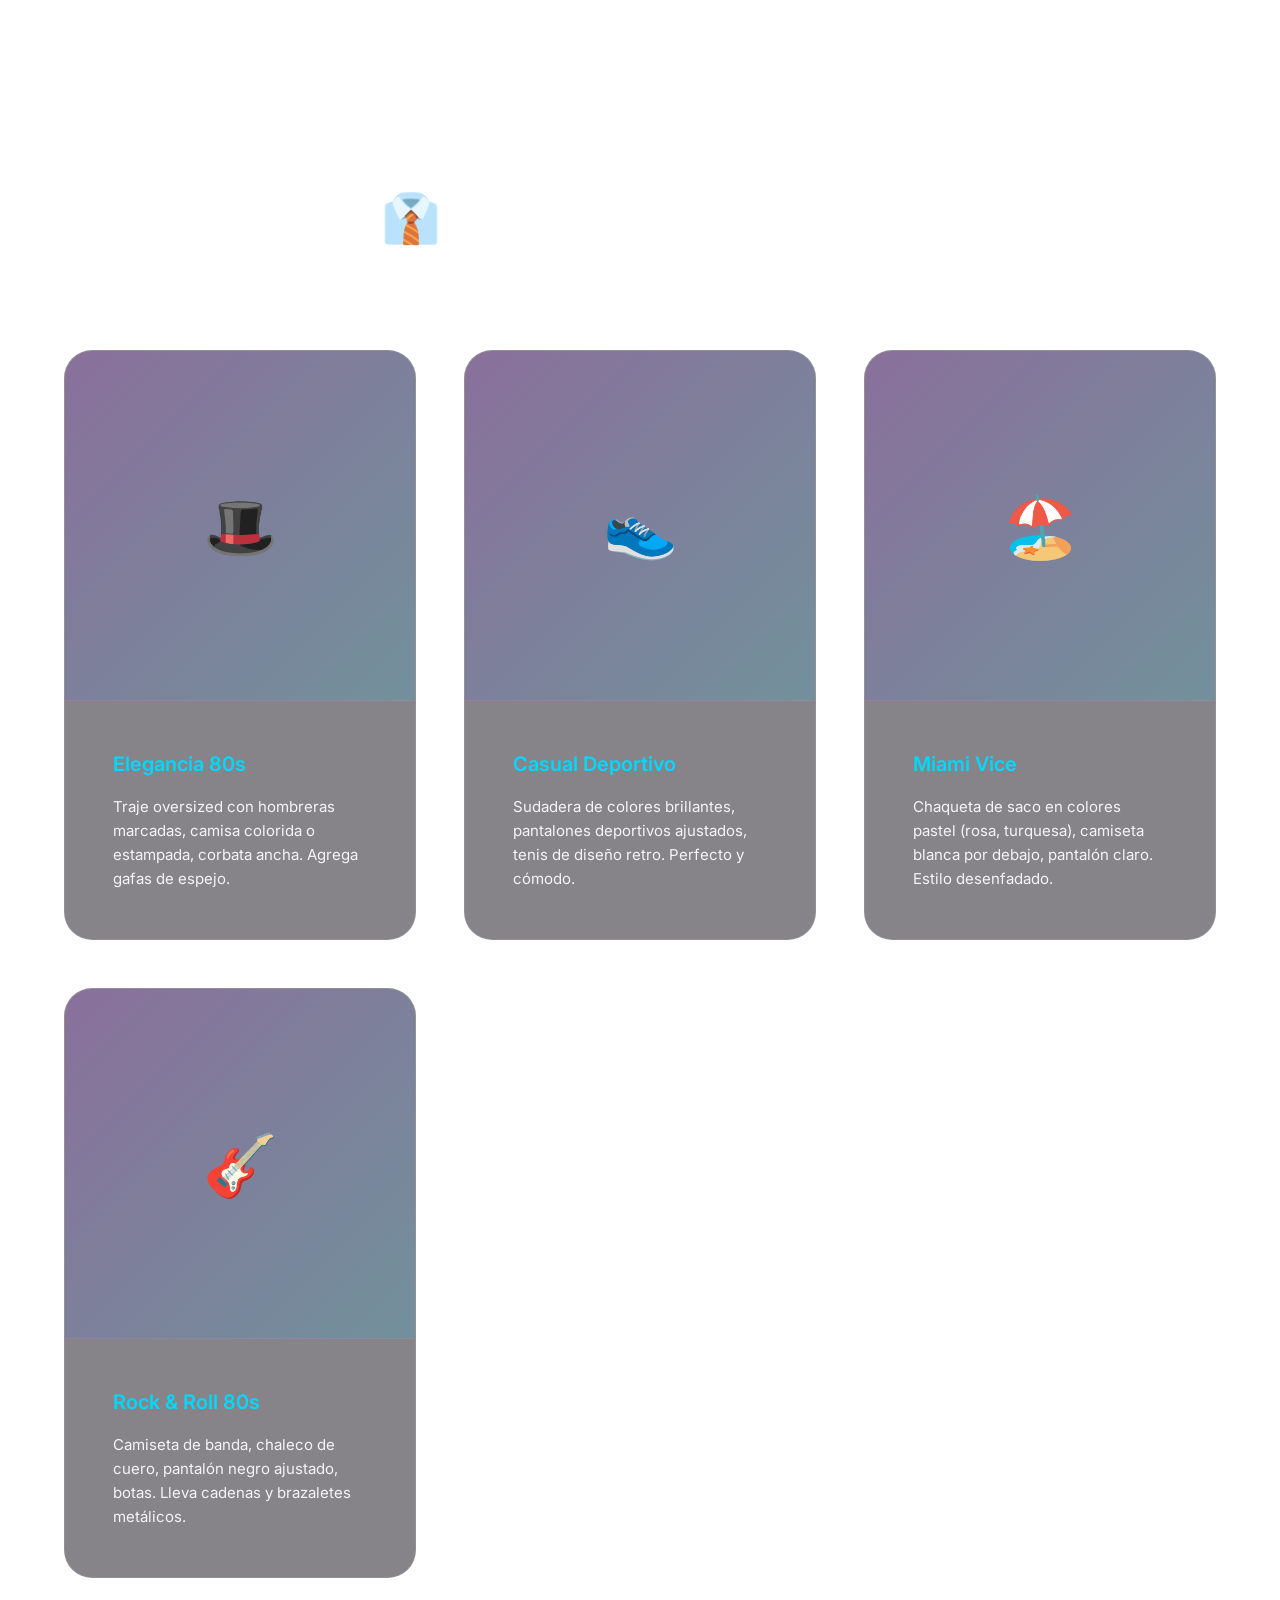
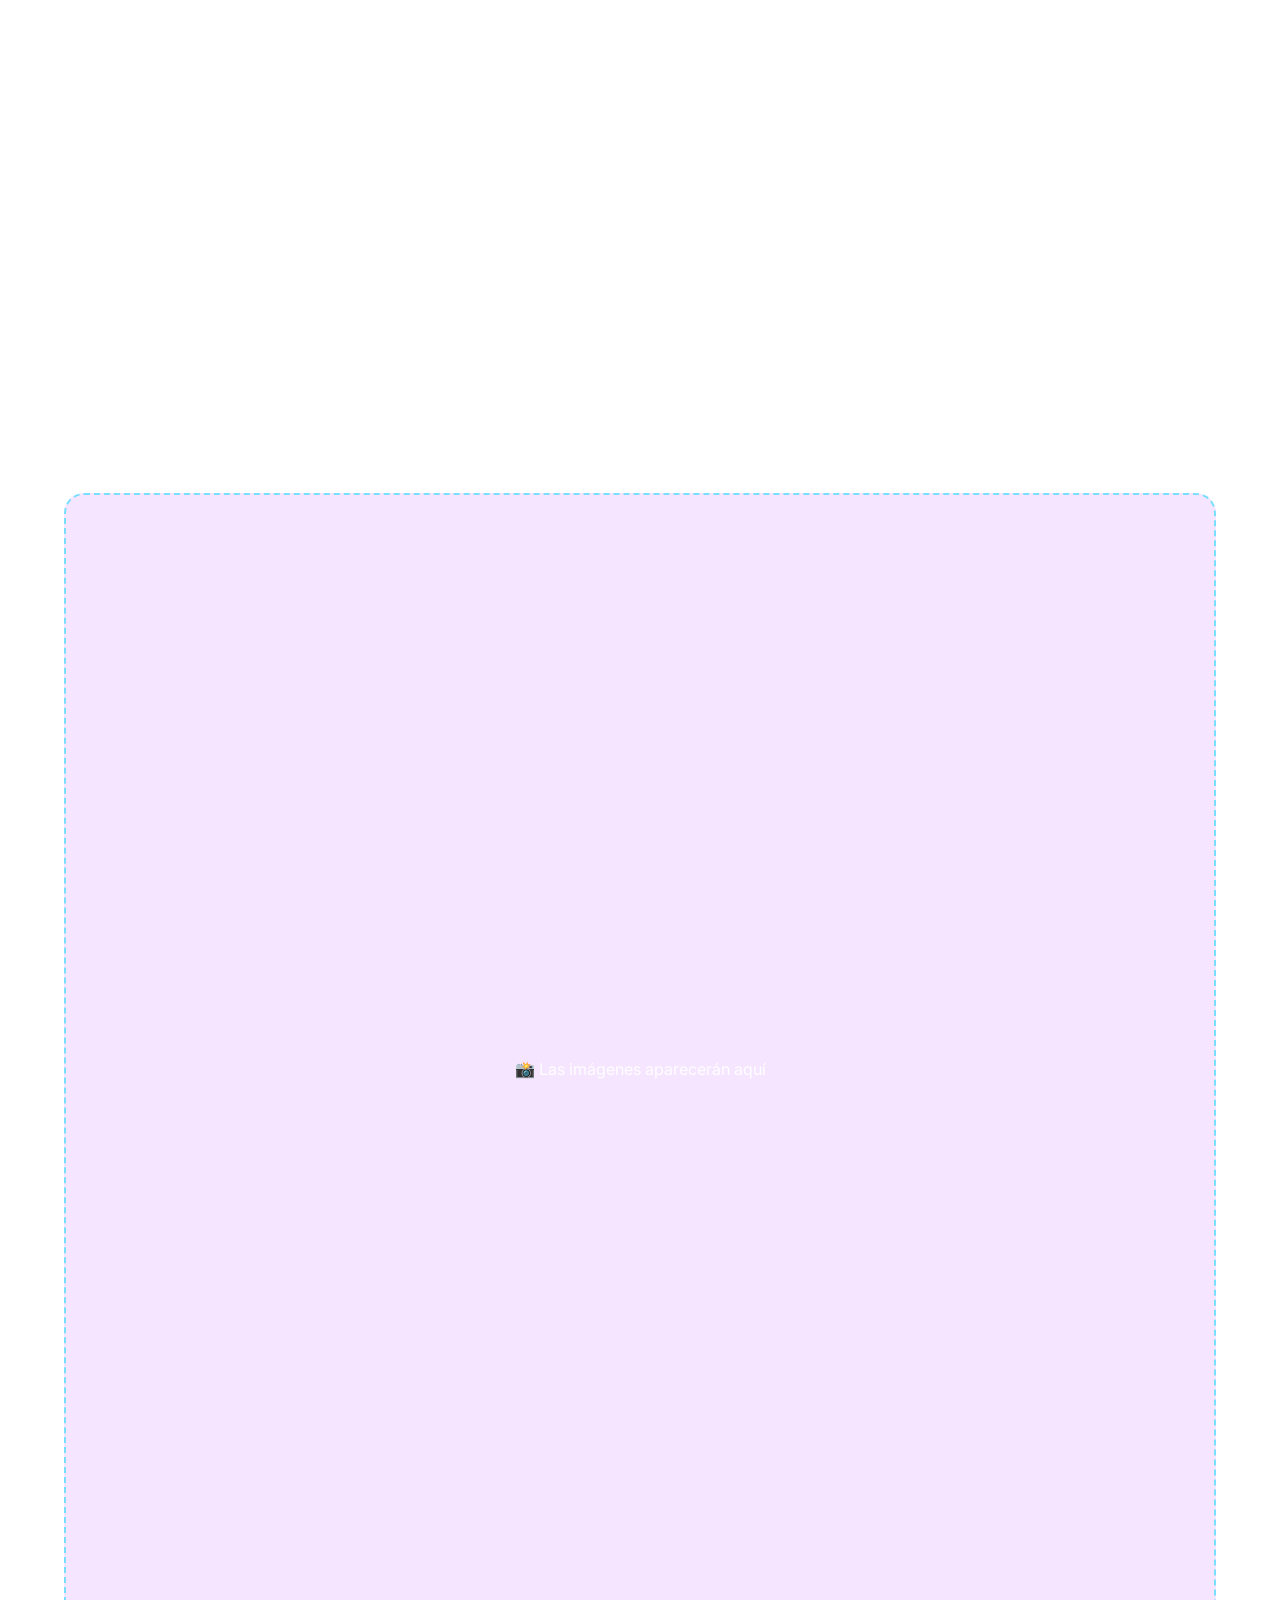
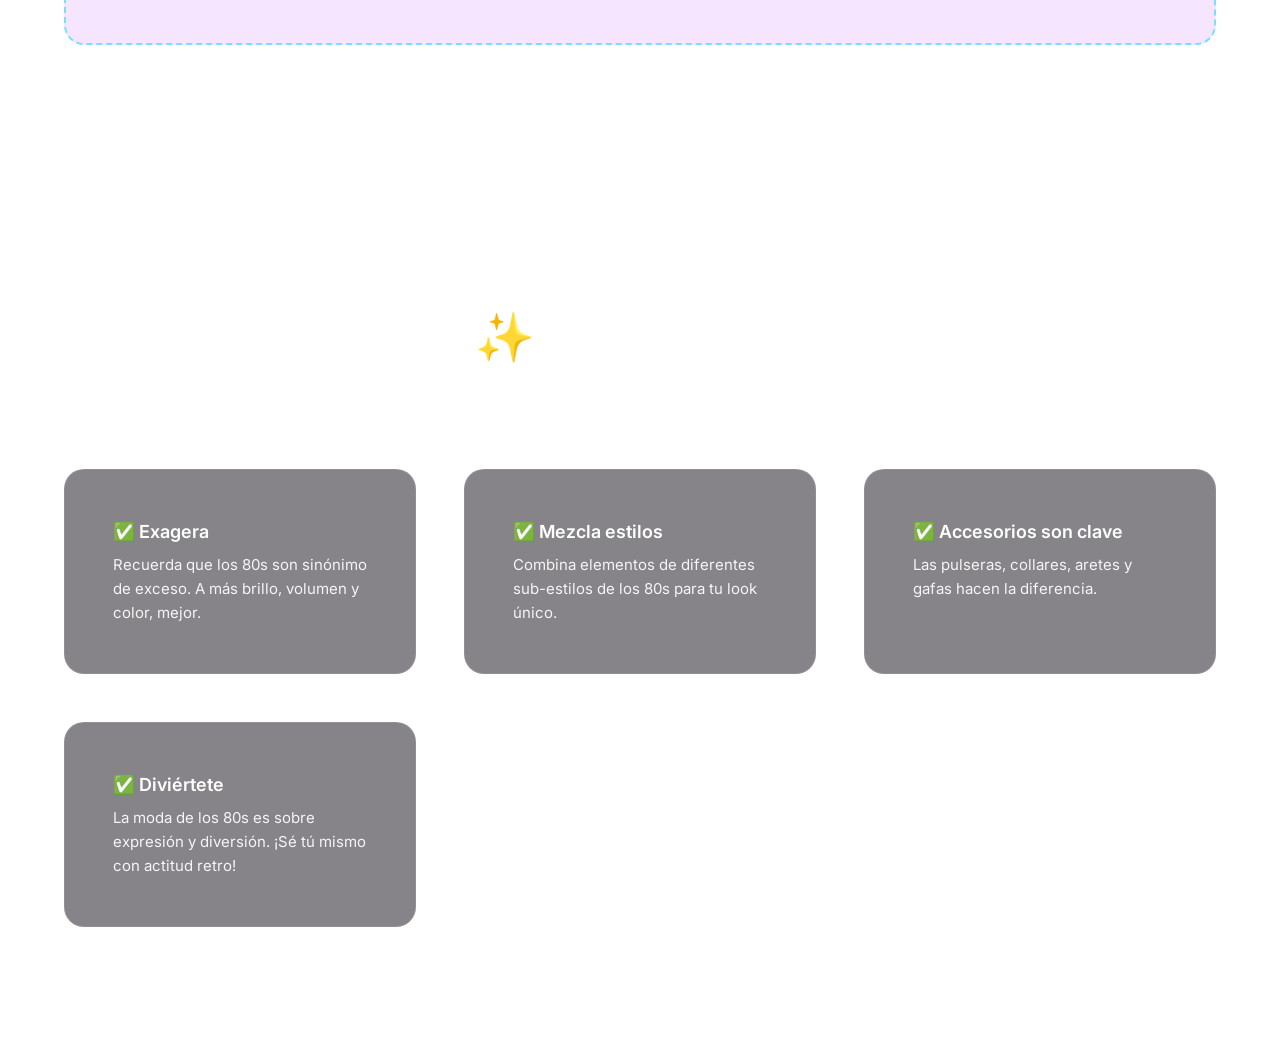
==== commit 44e5543f: "Agregar paletas animadas a tematica: fondo negro con detalles neón, data-palette en secciones, bump " ====
--- a/tematica.html
+++ b/tematica.html
@@ -74,7 +74,7 @@
     </div>
 
     <!-- Temática Hero Section -->
-    <section class="tematica-hero" style="padding-top: 100px;">
+    <section class="tematica-hero" style="padding-top: 100px;" data-palette="0">
         <div class="section-container">
             <div class="tematica-hero-content">
                 <div class="tematica-hero-text">
@@ -92,7 +92,7 @@
     </section>
 
     <!-- Elementos Clave Section -->
-    <section class="tematica-features">
+    <section class="tematica-features" data-palette="1">
         <div class="section-container">
             <h2 class="tematica-section-title">Elementos Clave</h2>
             <div class="tematica-features-grid">
@@ -125,7 +125,7 @@
     </section>
 
     <!-- Looks para Mujeres -->
-    <section class="tematica-looks">
+    <section class="tematica-looks" data-palette="2">
         <div class="section-container">
             <h2 class="tematica-section-title">👗 Looks para Mujeres</h2>
             <div class="tematica-looks-grid">
@@ -170,7 +170,7 @@
     </section>
 
     <!-- Looks para Hombres -->
-    <section class="tematica-looks">
+    <section class="tematica-looks" data-palette="3">
         <div class="section-container">
             <h2 class="tematica-section-title">👔 Looks para Hombres</h2>
             <div class="tematica-looks-grid">
@@ -215,7 +215,7 @@
     </section>
 
     <!-- Galería de Imágenes -->
-    <section class="tematica-gallery" id="tematica-gallery">
+    <section class="tematica-gallery" id="tematica-gallery" data-palette="0">
         <div class="section-container">
             <h2 class="tematica-section-title">Inspiración Visual</h2>
             <p class="tematica-gallery-subtitle">Mira estos ejemplos para guiarte en tu vestimenta retro</p>
@@ -229,7 +229,7 @@
     </section>
 
     <!-- Tips Finales -->
-    <section class="tematica-tips">
+    <section class="tematica-tips" data-palette="1">
         <div class="section-container">
             <h2 class="tematica-section-title">✨ Tips Finales</h2>
             <div class="tematica-tips-content">
--- a/styles.css
+++ b/styles.css
@@ -2173,48 +2173,52 @@
     opacity: 1;
 }
 
-/* Paleta 0: Purple & Neon Cyan */
+/* Paleta 0: Negro profundo con detalles Cyan Neón */
 .tematica-palette-0 {
-    background-color: #0a0015;
+    background-color: #000000;
     background-image: 
-        radial-gradient(circle at 10% 20%, #9d00ff 0%, transparent 55%),
-        radial-gradient(circle at 90% 10%, #00d9ff 0%, transparent 55%),
-        radial-gradient(circle at 10% 80%, #7b2cbf 0%, transparent 55%),
-        radial-gradient(circle at 90% 90%, #5a189a 0%, transparent 55%),
-        radial-gradient(circle at 50% 60%, #c77dff 0%, transparent 60%);
-}
-
-/* Paleta 1: Deep Purple & Electric Blue */
+        radial-gradient(circle at 10% 20%, #00d9ff 0%, transparent 60%),
+        radial-gradient(circle at 90% 10%, #00ffff 0%, transparent 60%),
+        radial-gradient(circle at 10% 80%, #0099ff 0%, transparent 60%),
+        radial-gradient(circle at 90% 90%, #007acc 0%, transparent 60%),
+        radial-gradient(circle at 50% 60%, #00a8ff 0%, transparent 70%);
+    filter: brightness(0.95);
+}
+
+/* Paleta 1: Negro con detalles Morado & Azul */
 .tematica-palette-1 {
-    background-color: #1a0033;
+    background-color: #000000;
     background-image: 
-        radial-gradient(circle at 10% 20%, #b100ff 0%, transparent 55%),
-        radial-gradient(circle at 90% 10%, #0080ff 0%, transparent 55%),
-        radial-gradient(circle at 10% 80%, #6a0dad 0%, transparent 55%),
-        radial-gradient(circle at 90% 90%, #00ffff 0%, transparent 55%),
-        radial-gradient(circle at 50% 60%, #8b00ff 0%, transparent 60%);
-}
-
-/* Paleta 2: Violet & Cyan */
+        radial-gradient(circle at 10% 20%, #9d00ff 0%, transparent 60%),
+        radial-gradient(circle at 90% 10%, #0080ff 0%, transparent 60%),
+        radial-gradient(circle at 10% 80%, #7b2cbf 0%, transparent 60%),
+        radial-gradient(circle at 90% 90%, #00d9ff 0%, transparent 60%),
+        radial-gradient(circle at 50% 60%, #6a0dad 0%, transparent 70%);
+    filter: brightness(0.95);
+}
+
+/* Paleta 2: Negro con detalles Magenta & Cyan */
 .tematica-palette-2 {
-    background-color: #0d001f;
+    background-color: #000000;
     background-image: 
-        radial-gradient(circle at 10% 20%, #da70d6 0%, transparent 55%),
-        radial-gradient(circle at 90% 10%, #00e5ff 0%, transparent 55%),
-        radial-gradient(circle at 10% 80%, #9d4edd 0%, transparent 55%),
-        radial-gradient(circle at 90% 90%, #3a86ff 0%, transparent 55%),
-        radial-gradient(circle at 50% 60%, #c239b3 0%, transparent 60%);
-}
-
-/* Paleta 3: Magenta & Neon Blue */
+        radial-gradient(circle at 10% 20%, #ff1493 0%, transparent 60%),
+        radial-gradient(circle at 90% 10%, #00e5ff 0%, transparent 60%),
+        radial-gradient(circle at 10% 80%, #e500ff 0%, transparent 60%),
+        radial-gradient(circle at 90% 90%, #3a86ff 0%, transparent 60%),
+        radial-gradient(circle at 50% 60%, #00ffff 0%, transparent 70%);
+    filter: brightness(0.95);
+}
+
+/* Paleta 3: Negro con detalles Purpura & Azul Neón */
 .tematica-palette-3 {
-    background-color: #16003b;
+    background-color: #000000;
     background-image: 
-        radial-gradient(circle at 10% 20%, #ff00ff 0%, transparent 55%),
-        radial-gradient(circle at 90% 10%, #00d4ff 0%, transparent 55%),
-        radial-gradient(circle at 10% 80%, #e500ff 0%, transparent 55%),
-        radial-gradient(circle at 90% 90%, #0099ff 0%, transparent 55%),
-        radial-gradient(circle at 50% 60%, #ff1493 0%, transparent 60%);
+        radial-gradient(circle at 10% 20%, #b100ff 0%, transparent 60%),
+        radial-gradient(circle at 90% 10%, #00d4ff 0%, transparent 60%),
+        radial-gradient(circle at 10% 80%, #a855f7 0%, transparent 60%),
+        radial-gradient(circle at 90% 90%, #0099ff 0%, transparent 60%),
+        radial-gradient(circle at 50% 60%, #7b2cbf 0%, transparent 70%);
+    filter: brightness(0.95);
 }
 
 @keyframes tematicaGradientMix {
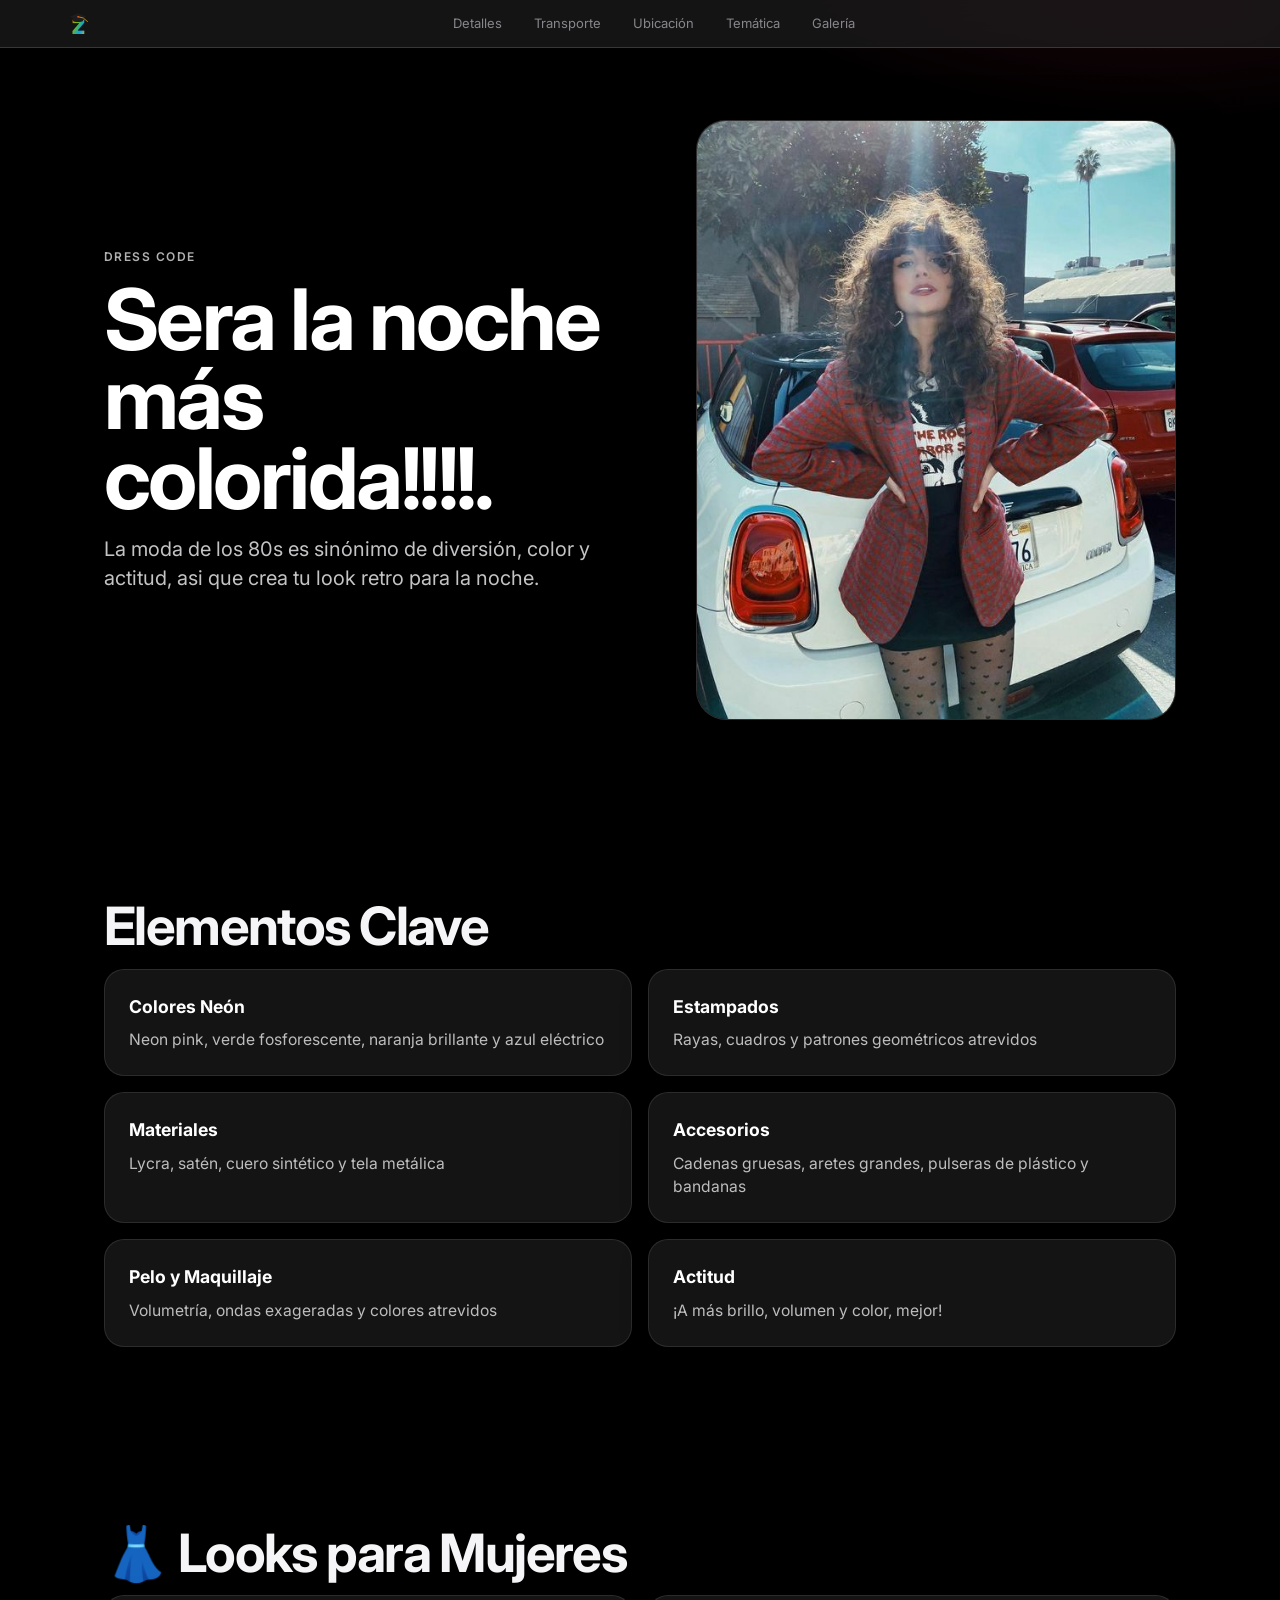
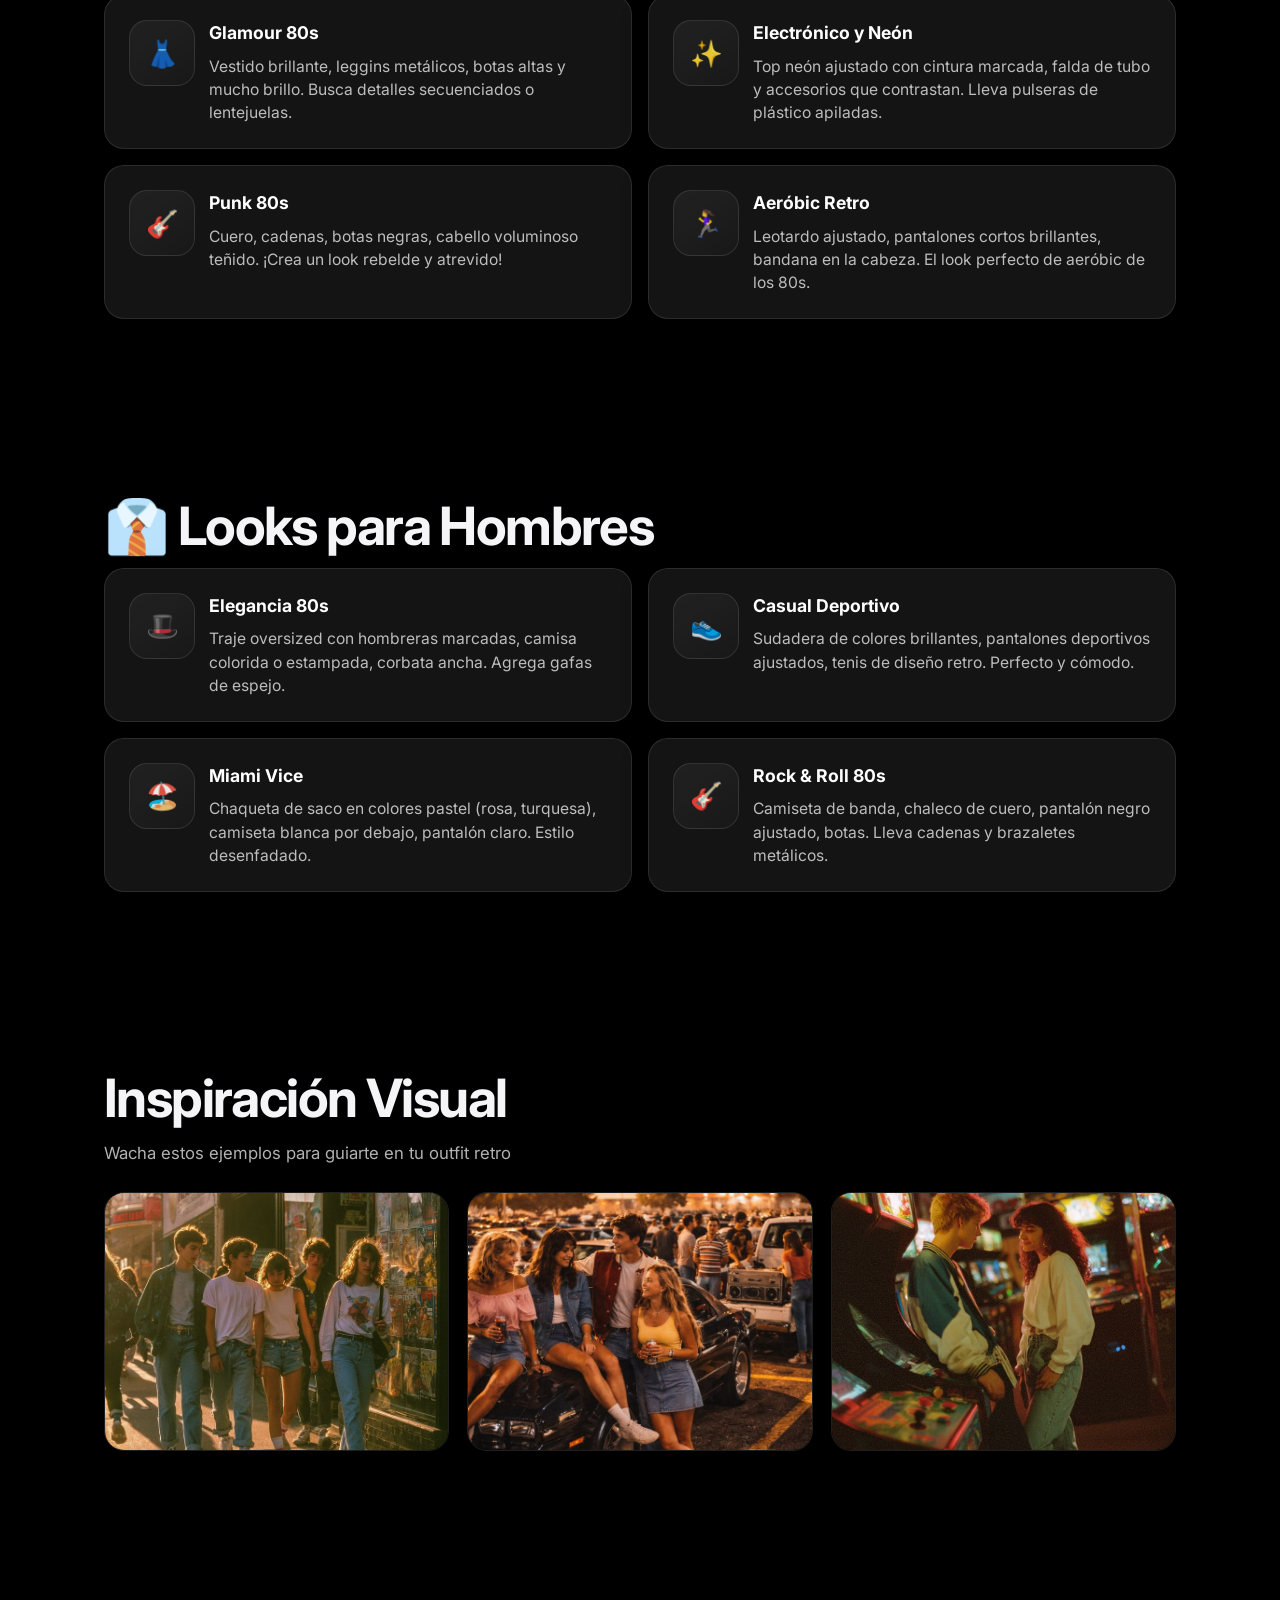
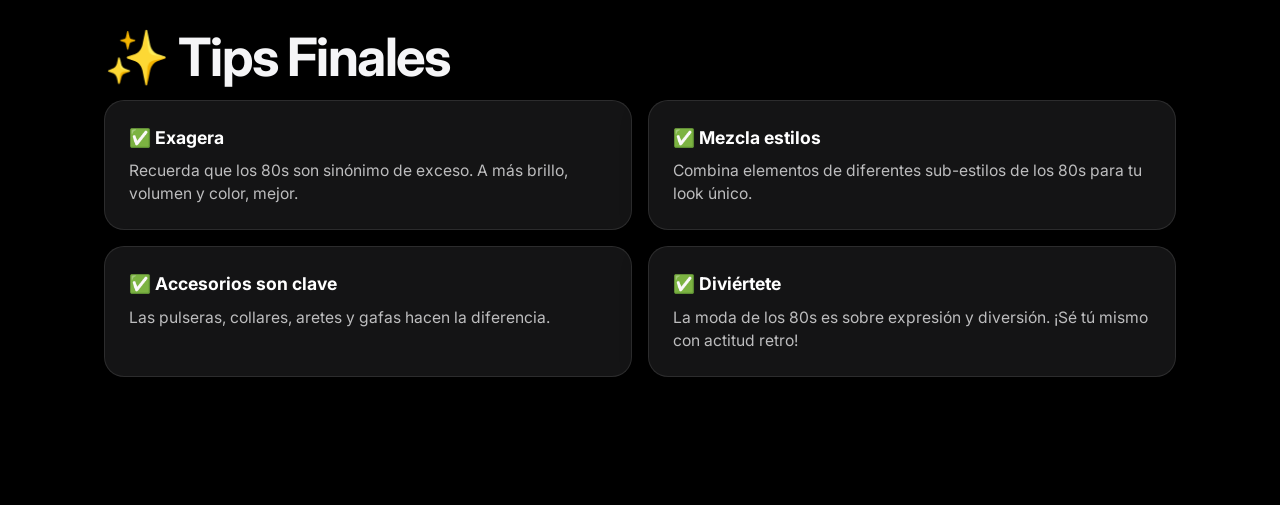
==== commit 41b73464: "Actualizar web: cambios recientes de contenido, navegacion y cache PWA" ====
--- a/tematica.html
+++ b/tematica.html
@@ -16,7 +16,207 @@
     <link rel="apple-touch-icon" href="icons/icon-192.png">
     <meta name="apple-mobile-web-app-capable" content="yes">
     <meta name="apple-mobile-web-app-status-bar-style" content="default">
-    <link rel="stylesheet" href="styles.css?v=6">
+    <link rel="stylesheet" href="styles.css?v=24">
+    <style>
+        .theme-tematica {
+            background:
+                radial-gradient(1100px 560px at 10% -10%, rgba(10, 132, 255, 0.24), transparent 60%),
+                radial-gradient(900px 520px at 90% -5%, rgba(255, 45, 85, 0.20), transparent 60%),
+                #000;
+            color: #f5f5f7;
+        }
+
+        .theme-tematica .section-container {
+            max-width: 1120px;
+        }
+
+        .theme-tematica section {
+            padding: clamp(56px, 7vw, 108px) 0;
+            position: relative;
+        }
+
+        .theme-tematica .tematica-hero {
+            padding-top: 120px !important;
+        }
+
+        .theme-tematica .tematica-hero-content {
+            display: grid;
+            grid-template-columns: 1.06fr 0.94fr;
+            gap: clamp(24px, 4vw, 54px);
+            align-items: center;
+        }
+
+        .theme-tematica .section-eyebrow {
+            letter-spacing: 0.12em;
+            font-size: 12px;
+            color: rgba(245, 245, 247, 0.72);
+            margin-bottom: 14px;
+        }
+
+        .theme-tematica .tematica-hero-title {
+            font-family: 'SF Pro Display', 'Inter', sans-serif;
+            font-size: clamp(2.2rem, 7vw, 5.3rem);
+            font-weight: 700;
+            line-height: 0.94;
+            letter-spacing: -0.03em;
+            margin: 0 0 16px;
+            color: #fff;
+        }
+
+        .theme-tematica .tematica-hero-subtitle {
+            max-width: 62ch;
+            color: rgba(245, 245, 247, 0.80);
+            font-size: clamp(1rem, 1.6vw, 1.25rem);
+            line-height: 1.45;
+        }
+
+        .theme-tematica .tematica-hero-image {
+            border-radius: 30px;
+            overflow: hidden;
+            border: 1px solid rgba(255, 255, 255, 0.12);
+            box-shadow: 0 26px 64px rgba(0, 0, 0, 0.45);
+            min-height: 340px;
+            background: #111;
+        }
+
+        .theme-tematica .tematica-hero-image img {
+            width: 100%;
+            height: 100%;
+            min-height: 340px;
+            object-fit: cover;
+            display: block;
+        }
+
+        .theme-tematica .tematica-placeholder-large,
+        .theme-tematica .tematica-gallery-placeholder,
+        .theme-tematica .tematica-look-placeholder {
+            background: linear-gradient(145deg, rgba(255, 255, 255, 0.06), rgba(255, 255, 255, 0.02));
+            border: 1px solid rgba(255, 255, 255, 0.10);
+            color: rgba(245, 245, 247, 0.9);
+            border-radius: 18px;
+        }
+
+        .theme-tematica .tematica-section-title {
+            font-size: clamp(1.9rem, 4.5vw, 3.3rem);
+            font-weight: 700;
+            line-height: 1.05;
+            letter-spacing: -0.03em;
+            margin-bottom: 14px;
+        }
+
+        .theme-tematica .tematica-gallery-subtitle {
+            color: rgba(245, 245, 247, 0.72);
+            font-size: 1.05rem;
+            margin-bottom: 26px;
+        }
+
+        .theme-tematica .tematica-features-grid,
+        .theme-tematica .tematica-looks-grid,
+        .theme-tematica .tematica-tips-content {
+            display: grid;
+            gap: 16px;
+            grid-template-columns: repeat(2, minmax(0, 1fr));
+        }
+
+        .theme-tematica .tematica-feature-card,
+        .theme-tematica .tematica-look-card,
+        .theme-tematica .tematica-tip {
+            background: rgba(28, 28, 30, 0.72);
+            backdrop-filter: blur(14px) saturate(160%);
+            -webkit-backdrop-filter: blur(14px) saturate(160%);
+            border: 1px solid rgba(255, 255, 255, 0.10);
+            border-radius: 20px;
+            padding: clamp(16px, 2.2vw, 24px);
+            box-shadow: 0 10px 28px rgba(0, 0, 0, 0.26);
+            transition: transform 260ms ease, border-color 260ms ease, box-shadow 260ms ease;
+        }
+
+        .theme-tematica .tematica-feature-card:hover,
+        .theme-tematica .tematica-look-card:hover,
+        .theme-tematica .tematica-tip:hover {
+            transform: translateY(-4px);
+            border-color: rgba(255, 255, 255, 0.22);
+            box-shadow: 0 16px 34px rgba(0, 0, 0, 0.34);
+        }
+
+        .theme-tematica .tematica-feature-card h3,
+        .theme-tematica .tematica-look-content h3,
+        .theme-tematica .tematica-tip h3 {
+            margin: 0 0 8px;
+            font-size: 1.1rem;
+            color: #fff;
+        }
+
+        .theme-tematica .tematica-feature-card p,
+        .theme-tematica .tematica-look-content p,
+        .theme-tematica .tematica-tip p {
+            margin: 0;
+            color: rgba(245, 245, 247, 0.75);
+            line-height: 1.48;
+            font-size: 0.98rem;
+        }
+
+        .theme-tematica .tematica-look-card {
+            display: grid;
+            grid-template-columns: 66px 1fr;
+            gap: 14px;
+            align-items: flex-start;
+        }
+
+        .theme-tematica .tematica-look-placeholder {
+            width: 66px;
+            height: 66px;
+            display: grid;
+            place-items: center;
+            font-size: 1.65rem;
+        }
+
+        .theme-tematica .tematica-gallery-grid {
+            display: grid;
+            grid-template-columns: repeat(3, minmax(0, 1fr));
+            gap: clamp(10px, 2vw, 18px);
+        }
+
+        .theme-tematica .tematica-gallery-grid img {
+            width: 100%;
+            aspect-ratio: 4 / 3;
+            object-fit: cover;
+            border-radius: 20px;
+            border: 1px solid rgba(255, 255, 255, 0.12);
+            box-shadow: 0 12px 32px rgba(0, 0, 0, 0.30);
+            transition: transform 260ms ease, box-shadow 260ms ease;
+        }
+
+        .theme-tematica .tematica-gallery-grid img:hover {
+            transform: translateY(-3px) scale(1.01);
+            box-shadow: 0 20px 40px rgba(0, 0, 0, 0.38);
+        }
+
+        .theme-tematica .tematica-tips {
+            padding-bottom: clamp(72px, 10vw, 136px);
+        }
+
+        @media (max-width: 980px) {
+            .theme-tematica .tematica-hero-content {
+                grid-template-columns: 1fr;
+            }
+
+            .theme-tematica .tematica-features-grid,
+            .theme-tematica .tematica-looks-grid,
+            .theme-tematica .tematica-tips-content {
+                grid-template-columns: 1fr;
+            }
+
+            .theme-tematica .tematica-gallery-grid {
+                grid-template-columns: 1fr;
+            }
+
+            .theme-tematica .tematica-hero-image,
+            .theme-tematica .tematica-hero-image img {
+                min-height: 280px;
+            }
+        }
+    </style>
 </head>
 
 <body class="theme-tematica">
@@ -79,13 +279,11 @@
             <div class="tematica-hero-content">
                 <div class="tematica-hero-text">
                     <p class="section-eyebrow">Dress Code</p>
-                    <h1 class="tematica-hero-title">Vive la era más colorida.</h1>
-                    <p class="tematica-hero-subtitle">La moda de los 80s es sinónimo de diversión, color y actitud. Déjate inspirar y crea tu look retro perfecto.</p>
+                    <h1 class="tematica-hero-title">Sera la noche más colorida!!!!.</h1>
+                    <p class="tematica-hero-subtitle">La moda de los 80s es sinónimo de diversión, color y actitud, asi que crea tu look retro para la noche.</p>
                 </div>
                 <div class="tematica-hero-image">
-                    <div class="tematica-placeholder-large">
-                        <p>🕺💃<br>Looks 80s</p>
-                    </div>
+                    <img src="assets/Tematica/tem_4.jpg" alt="Inspiración principal de temática 80s" loading="eager">
                 </div>
             </div>
         </div>
@@ -218,12 +416,11 @@
     <section class="tematica-gallery" id="tematica-gallery" data-palette="0">
         <div class="section-container">
             <h2 class="tematica-section-title">Inspiración Visual</h2>
-            <p class="tematica-gallery-subtitle">Mira estos ejemplos para guiarte en tu vestimenta retro</p>
+            <p class="tematica-gallery-subtitle">Wacha estos ejemplos para guiarte en tu outfit retro</p>
             <div class="tematica-gallery-grid" id="tematica-gallery-grid">
-                <!-- Las imágenes se cargarán aquí desde assets/tematica/ -->
-                <div class="tematica-gallery-placeholder">
-                    <p>📸 Las imágenes aparecerán aquí</p>
-                </div>
+                <img src="assets/Tematica/tem_1.jpg" alt="Inspiración temática 80s 1" loading="lazy">
+                <img src="assets/Tematica/tem_2.jpg" alt="Inspiración temática 80s 2" loading="lazy">
+                <img src="assets/Tematica/tem_3.jpg" alt="Inspiración temática 80s 3" loading="lazy">
             </div>
         </div>
     </section>
@@ -253,10 +450,10 @@
         </div>
     </section>
 
-    <script src="app.js"></script>
+    <script src="app.js?v=24"></script>
     <script>
         if ('serviceWorker' in navigator) {
-            navigator.serviceWorker.register('./sw.js');
+            navigator.serviceWorker.register('./sw.js?v=24');
         }
     </script>
 </body>
--- a/styles.css
+++ b/styles.css
@@ -170,6 +170,7 @@
     display: flex;
     align-items: center;
     justify-content: space-between;
+    gap: var(--space-md);
 }
 
 .nav-logo {
@@ -185,6 +186,9 @@
 .nav-links {
     display: flex;
     gap: var(--space-xl);
+    flex: 1 1 auto;
+    min-width: 0;
+    justify-content: center;
 }
 
 .nav-link {
@@ -193,6 +197,7 @@
     color: var(--color-text-secondary);
     transition: color var(--transition-fast);
     position: relative;
+    white-space: nowrap;
 }
 
 .nav-link::after {
@@ -216,15 +221,6 @@
     transform: scaleX(1);
 }
 
-.nav-link.active {
-    color: var(--color-text-primary);
-}
-
-.nav-link.active::after {
-    background: #ffffff;
-    transform: scaleX(1);
-}
-
 .install-btn {
     background: var(--color-accent);
     color: #fff;
@@ -292,6 +288,27 @@
     color: var(--color-text-primary);
     padding: var(--space-md) 0;
     border-bottom: 1px solid var(--color-border);
+}
+
+@media (max-width: 1120px) {
+    .nav-links {
+        gap: var(--space-lg);
+    }
+
+    .nav-link {
+        font-size: 12px;
+    }
+
+    .install-btn {
+        padding: 6px 10px;
+        font-size: 12px;
+    }
+}
+
+@media (max-width: 1024px) {
+    .nav-links { display: none; }
+    .mobile-menu-btn { display: flex; }
+    #install-btn { display: none !important; }
 }
 
 /* --- Hero Section --- */
@@ -494,19 +511,6 @@
     transition: all var(--transition-slow);
     opacity: 0;
     transform: translateY(20px);
-}
-
-.detail-card-link {
-    display: block;
-    text-decoration: none;
-    color: inherit;
-    cursor: pointer;
-}
-
-.detail-card-link:hover {
-    border-color: var(--color-accent, #0a84ff);
-    box-shadow: var(--shadow-lg), 0 0 0 1px var(--color-accent, #0a84ff);
-    transform: translateY(-4px);
 }
 
 .detail-card.visible {
@@ -1637,14 +1641,6 @@
         gap: var(--space-md);
     }
 
-    .partner-logo-microsoft {
-        width: min(140px, 36vw);
-    }
-
-    .partner-logo-ipn {
-        width: min(160px, 36vw);
-    }
-
     .transport-card {
         padding: var(--space-lg);
     }
@@ -1840,391 +1836,3 @@
         height: 350px;
     }
 }
-
-/* ============================================
-   TEMÁTICA 80s - Diseño Apple Inspired
-   ============================================ */
-
-/* Hero Section */
-.tematica-hero {
-    padding: var(--space-4xl) 0;
-    min-height: 60vh;
-    display: flex;
-    align-items: center;
-}
-
-.tematica-hero-content {
-    display: grid;
-    grid-template-columns: 1fr 1fr;
-    gap: var(--space-4xl);
-    align-items: center;
-}
-
-.tematica-hero-text {
-    animation: heroFadeIn 1.2s cubic-bezier(0.16, 1, 0.3, 1);
-}
-
-.tematica-hero-title {
-    font-size: clamp(44px, 10vw, 60px);
-    font-weight: var(--font-weight-bold);
-    color: var(--color-text-primary);
-    margin: var(--space-md) 0 var(--space-lg);
-    letter-spacing: -0.02em;
-    line-height: 1.1;
-}
-
-.tematica-hero-subtitle {
-    font-size: 18px;
-    color: var(--color-text-secondary);
-    line-height: 1.6;
-    max-width: 500px;
-    margin: 0;
-}
-
-.tematica-hero-image {
-    display: flex;
-    justify-content: center;
-    align-items: center;
-    animation: heroFadeIn 1.2s cubic-bezier(0.16, 1, 0.3, 1) 0.3s both;
-}
-
-.tematica-placeholder-large {
-    width: 100%;
-    aspect-ratio: 1;
-    background: linear-gradient(135deg, rgba(157, 0, 255, 0.2) 0%, rgba(0, 217, 255, 0.2) 100%);
-    border: 2px solid;
-    border-image: linear-gradient(135deg, #9d00ff 0%, #00d9ff 50%, #ff1493 100%) 1;
-    border-radius: var(--radius-2xl);
-    display: flex;
-    align-items: center;
-    justify-content: center;
-    font-size: 80px;
-    color: var(--color-text-primary);
-    transition: all var(--transition-slow);
-}
-
-.tematica-placeholder-large:hover {
-    box-shadow: 0 0 40px rgba(0, 217, 255, 0.3), 0 0 20px rgba(157, 0, 255, 0.2);
-}
-
-/* Features Grid */
-.tematica-features {
-    padding: var(--space-5xl) 0;
-}
-
-.tematica-section-title {
-    font-size: clamp(32px, 8vw, 48px);
-    font-weight: var(--font-weight-bold);
-    color: var(--color-text-primary);
-    margin: 0 0 var(--space-4xl);
-    letter-spacing: -0.01em;
-    text-align: center;
-}
-
-.tematica-features-grid {
-    display: grid;
-    grid-template-columns: repeat(auto-fit, minmax(320px, 1fr));
-    gap: var(--space-2xl);
-}
-
-.tematica-feature-card {
-    padding: var(--space-2xl);
-    border-radius: var(--radius-2xl);
-    background: rgba(15, 10, 20, 0.5);
-    backdrop-filter: blur(10px);
-    border: 2px solid transparent;
-    transition: all var(--transition-slow);
-    position: relative;
-    overflow: hidden;
-}
-
-.tematica-feature-card h3 {
-    font-size: 24px;
-    font-weight: var(--font-weight-semibold);
-    color: var(--color-text-primary);
-    margin: 0 0 var(--space-md);
-}
-
-.tematica-feature-card p {
-    font-size: 16px;
-    color: var(--color-text-secondary);
-    line-height: 1.6;
-    margin: 0;
-}
-
-/* Gradientes para las tarjetas */
-.tematica-gradient-1 {
-    border-image: linear-gradient(135deg, #00d9ff 0%, #00ffff 100%) 1;
-}
-
-.tematica-gradient-1:hover {
-    box-shadow: 0 0 30px rgba(0, 217, 255, 0.4), inset 0 0 20px rgba(0, 217, 255, 0.1);
-}
-
-.tematica-gradient-2 {
-    border-image: linear-gradient(135deg, #9d00ff 0%, #00d9ff 100%) 1;
-}
-
-.tematica-gradient-2:hover {
-    box-shadow: 0 0 30px rgba(157, 0, 255, 0.4), inset 0 0 20px rgba(157, 0, 255, 0.1);
-}
-
-.tematica-gradient-3 {
-    border-image: linear-gradient(135deg, #ff1493 0%, #9d00ff 100%) 1;
-}
-
-.tematica-gradient-3:hover {
-    box-shadow: 0 0 30px rgba(255, 20, 147, 0.4), inset 0 0 20px rgba(255, 20, 147, 0.1);
-}
-
-/* Looks Section */
-.tematica-looks {
-    padding: var(--space-5xl) 0;
-}
-
-.tematica-looks-grid {
-    display: grid;
-    grid-template-columns: repeat(auto-fit, minmax(300px, 1fr));
-    gap: var(--space-2xl);
-}
-
-.tematica-look-card {
-    background: rgba(15, 10, 20, 0.5);
-    backdrop-filter: blur(10px);
-    border: 1px solid rgba(255, 255, 255, 0.1);
-    border-radius: var(--radius-2xl);
-    overflow: hidden;
-    transition: all var(--transition-slow);
-    display: flex;
-    flex-direction: column;
-}
-
-.tematica-look-card:hover {
-    border-color: #00D9FF;
-    box-shadow: 0 0 30px rgba(0, 217, 255, 0.3);
-    transform: translateY(-8px);
-}
-
-.tematica-look-placeholder {
-    width: 100%;
-    aspect-ratio: 1;
-    background: linear-gradient(135deg, rgba(157, 0, 255, 0.15) 0%, rgba(0, 217, 255, 0.15) 100%);
-    display: flex;
-    align-items: center;
-    justify-content: center;
-    font-size: 60px;
-    border-bottom: 1px solid rgba(255, 255, 255, 0.1);
-}
-
-.tematica-look-content {
-    padding: var(--space-2xl);
-    flex: 1;
-}
-
-.tematica-look-content h3 {
-    font-size: 20px;
-    font-weight: var(--font-weight-semibold);
-    color: #00D9FF;
-    margin: 0 0 var(--space-md);
-}
-
-.tematica-look-content p {
-    font-size: 15px;
-    color: var(--color-text-secondary);
-    line-height: 1.6;
-    margin: 0;
-}
-
-/* Galería */
-.tematica-gallery {
-    padding: var(--space-5xl) 0;
-}
-
-.tematica-gallery-subtitle {
-    text-align: center;
-    font-size: 18px;
-    color: var(--color-text-secondary);
-    margin: 0 0 var(--space-3xl);
-}
-
-.tematica-gallery-grid {
-    display: grid;
-    grid-template-columns: repeat(auto-fit, minmax(280px, 1fr));
-    gap: var(--space-xl);
-}
-
-.tematica-gallery-placeholder {
-    aspect-ratio: 1;
-    background: rgba(157, 0, 255, 0.1);
-    border: 2px dashed rgba(0, 217, 255, 0.5);
-    border-radius: var(--radius-xl);
-    display: flex;
-    align-items: center;
-    justify-content: center;
-    font-size: 16px;
-    color: var(--color-text-secondary);
-    text-align: center;
-    padding: var(--space-xl);
-}
-
-.tematica-gallery-img {
-    width: 100%;
-    height: 100%;
-    object-fit: cover;
-    border-radius: var(--radius-xl);
-    transition: all var(--transition-slow);
-}
-
-.tematica-gallery-img:hover {
-    transform: scale(1.05);
-    box-shadow: 0 0 30px rgba(0, 217, 255, 0.4);
-}
-
-/* Tips Section */
-.tematica-tips {
-    padding: var(--space-5xl) 0;
-}
-
-.tematica-tips-content {
-    display: grid;
-    grid-template-columns: repeat(auto-fit, minmax(260px, 1fr));
-    gap: var(--space-2xl);
-}
-
-.tematica-tip {
-    padding: var(--space-2xl);
-    background: rgba(15, 10, 20, 0.5);
-    backdrop-filter: blur(10px);
-    border: 1px solid rgba(255, 255, 255, 0.1);
-    border-radius: var(--radius-xl);
-    transition: all var(--transition-slow);
-}
-
-.tematica-tip:hover {
-    border-color: #00D9FF;
-    box-shadow: 0 0 20px rgba(0, 217, 255, 0.2);
-}
-
-.tematica-tip h3 {
-    font-size: 18px;
-    font-weight: var(--font-weight-semibold);
-    color: var(--color-text-primary);
-    margin: 0 0 var(--space-sm);
-}
-
-.tematica-tip p {
-    font-size: 15px;
-    color: var(--color-text-secondary);
-    line-height: 1.6;
-    margin: 0;
-}
-
-/* Responsive */
-@media (max-width: 768px) {
-    .tematica-hero-content {
-        grid-template-columns: 1fr;
-    }
-    
-    .tematica-hero-title {
-        font-size: clamp(32px, 8vw, 44px);
-    }
-    
-    .tematica-features-grid,
-    .tematica-looks-grid,
-    .tematica-tips-content {
-        grid-template-columns: 1fr;
-    }
-    
-    .tematica-feature-card,
-    .tematica-look-card {
-        padding: var(--space-lg);
-    }
-}
-
-/* ============================================
-   THEME - Temática 80s (Purple & Neon Blue)
-   ============================================ */
-
-body.theme-tematica {
-    --color-accent: #00D9FF; /* Cyan Neón */
-    --color-accent-hover: #00FFFF; /* Cyan Puro */
-    --color-text-primary: #ffffff;
-    --color-text-secondary: rgba(255, 255, 255, 0.92);
-    --color-text-tertiary: rgba(255, 255, 255, 0.75);
-    --color-bg: transparent;
-    --color-bg-alt: transparent;
-    --color-surface: rgba(15, 10, 20, 0.3);
-    --color-border: rgba(255, 255, 255, 0.1);
-}
-
-/* Fondo degradado Purple & Neon Blue para Temática */
-.tematica-bg-gradient {
-    position: absolute;
-    inset: -10%;
-    width: 120%;
-    height: 120%;
-    filter: blur(90px);
-    animation: tematicaGradientMix 15s ease-in-out infinite alternate;
-    opacity: 0;
-    transition: opacity 1.2s cubic-bezier(0.16, 1, 0.3, 1);
-}
-
-.tematica-bg-gradient.active {
-    opacity: 1;
-}
-
-/* Paleta 0: Negro profundo con detalles Cyan Neón */
-.tematica-palette-0 {
-    background-color: #000000;
-    background-image: 
-        radial-gradient(circle at 10% 20%, #00d9ff 0%, transparent 60%),
-        radial-gradient(circle at 90% 10%, #00ffff 0%, transparent 60%),
-        radial-gradient(circle at 10% 80%, #0099ff 0%, transparent 60%),
-        radial-gradient(circle at 90% 90%, #007acc 0%, transparent 60%),
-        radial-gradient(circle at 50% 60%, #00a8ff 0%, transparent 70%);
-    filter: brightness(0.95);
-}
-
-/* Paleta 1: Negro con detalles Morado & Azul */
-.tematica-palette-1 {
-    background-color: #000000;
-    background-image: 
-        radial-gradient(circle at 10% 20%, #9d00ff 0%, transparent 60%),
-        radial-gradient(circle at 90% 10%, #0080ff 0%, transparent 60%),
-        radial-gradient(circle at 10% 80%, #7b2cbf 0%, transparent 60%),
-        radial-gradient(circle at 90% 90%, #00d9ff 0%, transparent 60%),
-        radial-gradient(circle at 50% 60%, #6a0dad 0%, transparent 70%);
-    filter: brightness(0.95);
-}
-
-/* Paleta 2: Negro con detalles Magenta & Cyan */
-.tematica-palette-2 {
-    background-color: #000000;
-    background-image: 
-        radial-gradient(circle at 10% 20%, #ff1493 0%, transparent 60%),
-        radial-gradient(circle at 90% 10%, #00e5ff 0%, transparent 60%),
-        radial-gradient(circle at 10% 80%, #e500ff 0%, transparent 60%),
-        radial-gradient(circle at 90% 90%, #3a86ff 0%, transparent 60%),
-        radial-gradient(circle at 50% 60%, #00ffff 0%, transparent 70%);
-    filter: brightness(0.95);
-}
-
-/* Paleta 3: Negro con detalles Purpura & Azul Neón */
-.tematica-palette-3 {
-    background-color: #000000;
-    background-image: 
-        radial-gradient(circle at 10% 20%, #b100ff 0%, transparent 60%),
-        radial-gradient(circle at 90% 10%, #00d4ff 0%, transparent 60%),
-        radial-gradient(circle at 10% 80%, #a855f7 0%, transparent 60%),
-        radial-gradient(circle at 90% 90%, #0099ff 0%, transparent 60%),
-        radial-gradient(circle at 50% 60%, #7b2cbf 0%, transparent 70%);
-    filter: brightness(0.95);
-}
-
-@keyframes tematicaGradientMix {
-    0% { transform: rotate(0deg) scale(1) translate(0%, 0%); }
-    33% { transform: rotate(5deg) scale(1.05) translate(2%, 2%); }
-    66% { transform: rotate(-3deg) scale(0.95) translate(-2%, 3%); }
-    100% { transform: rotate(0deg) scale(1) translate(0%, -2%); }
-}
-
